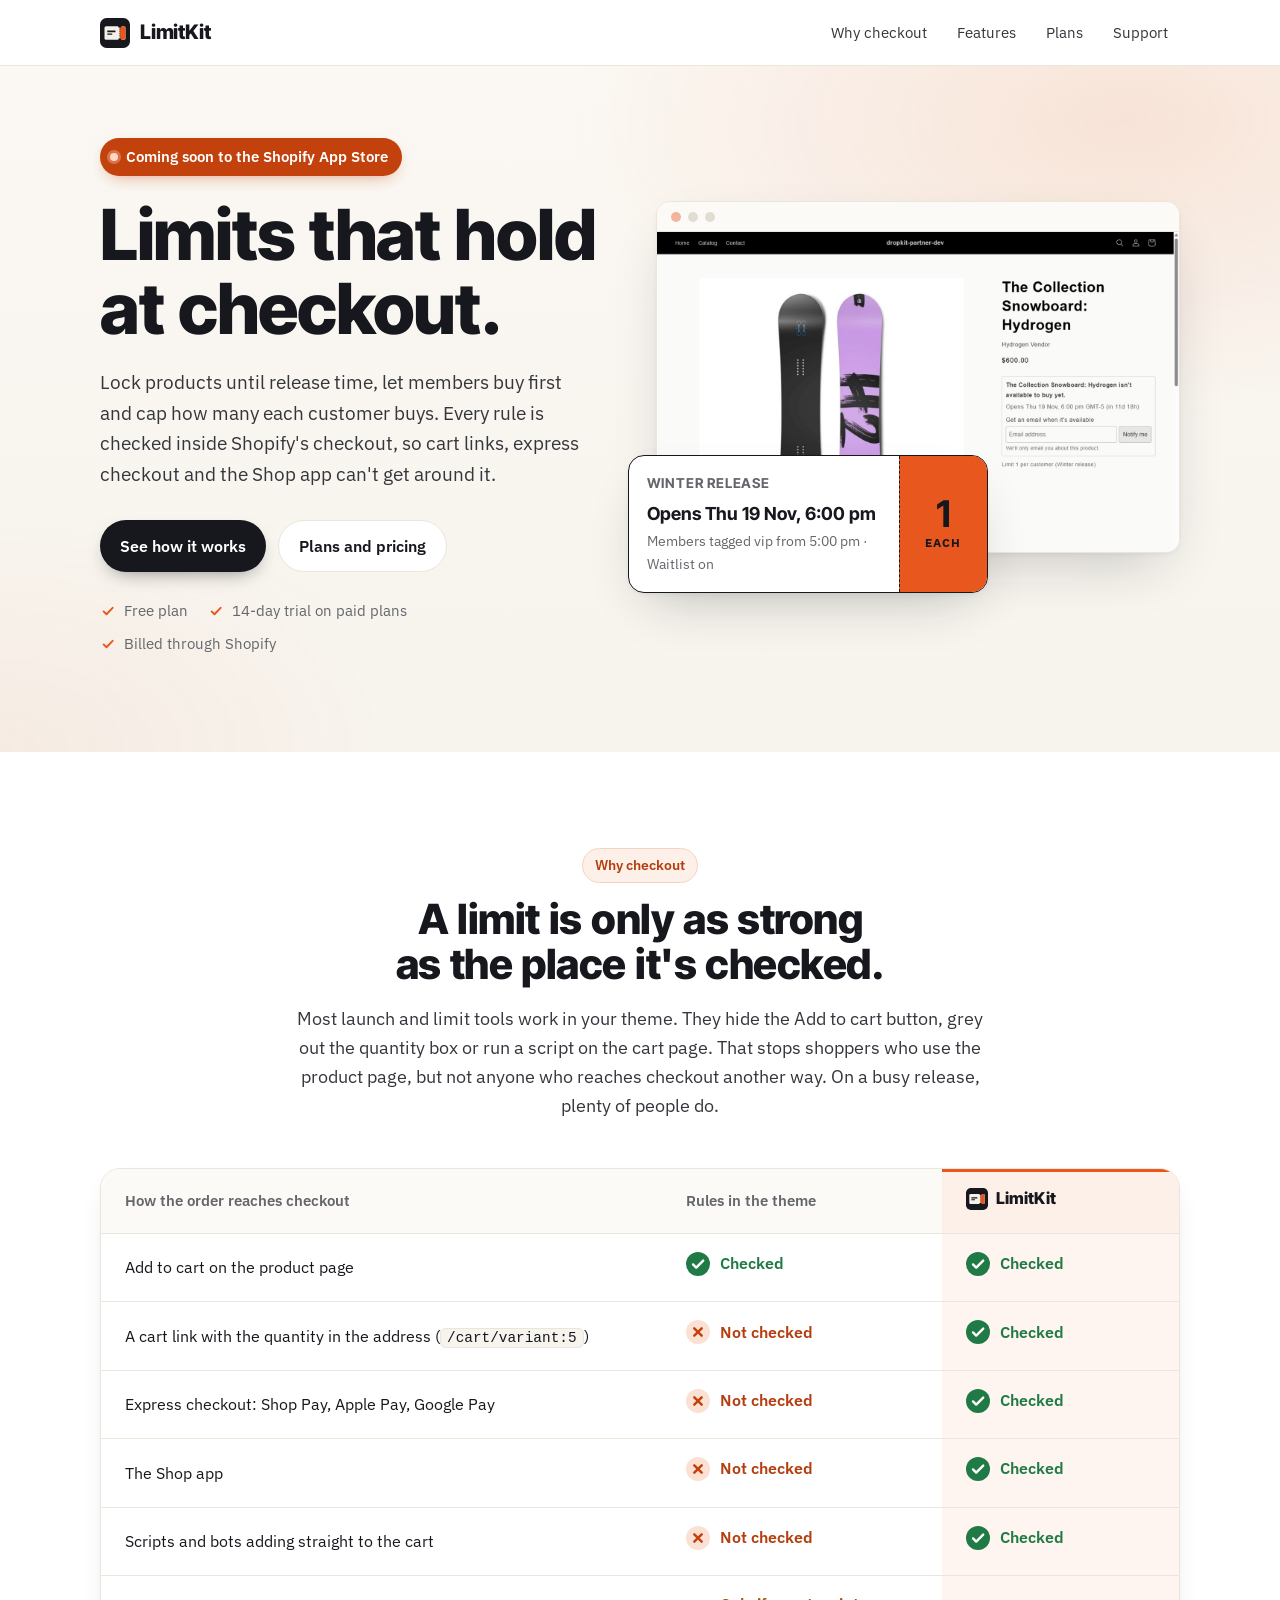
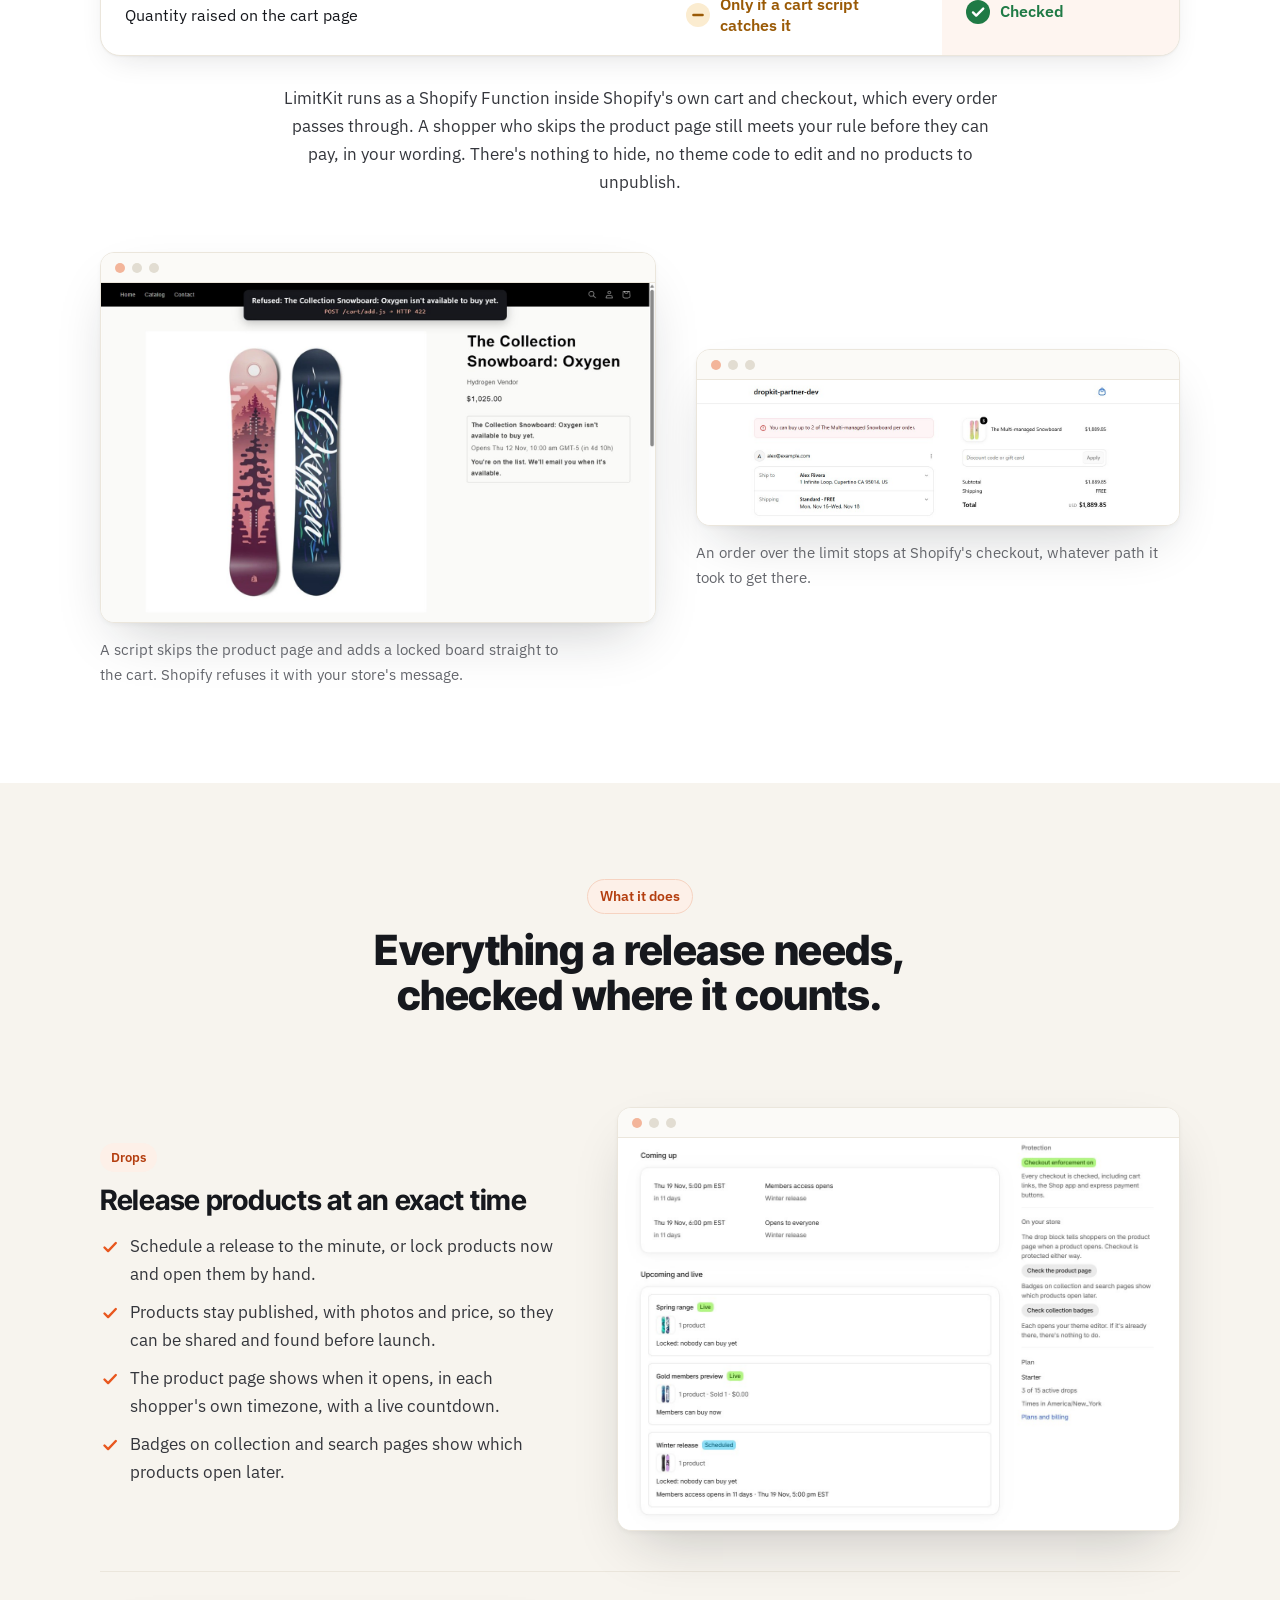
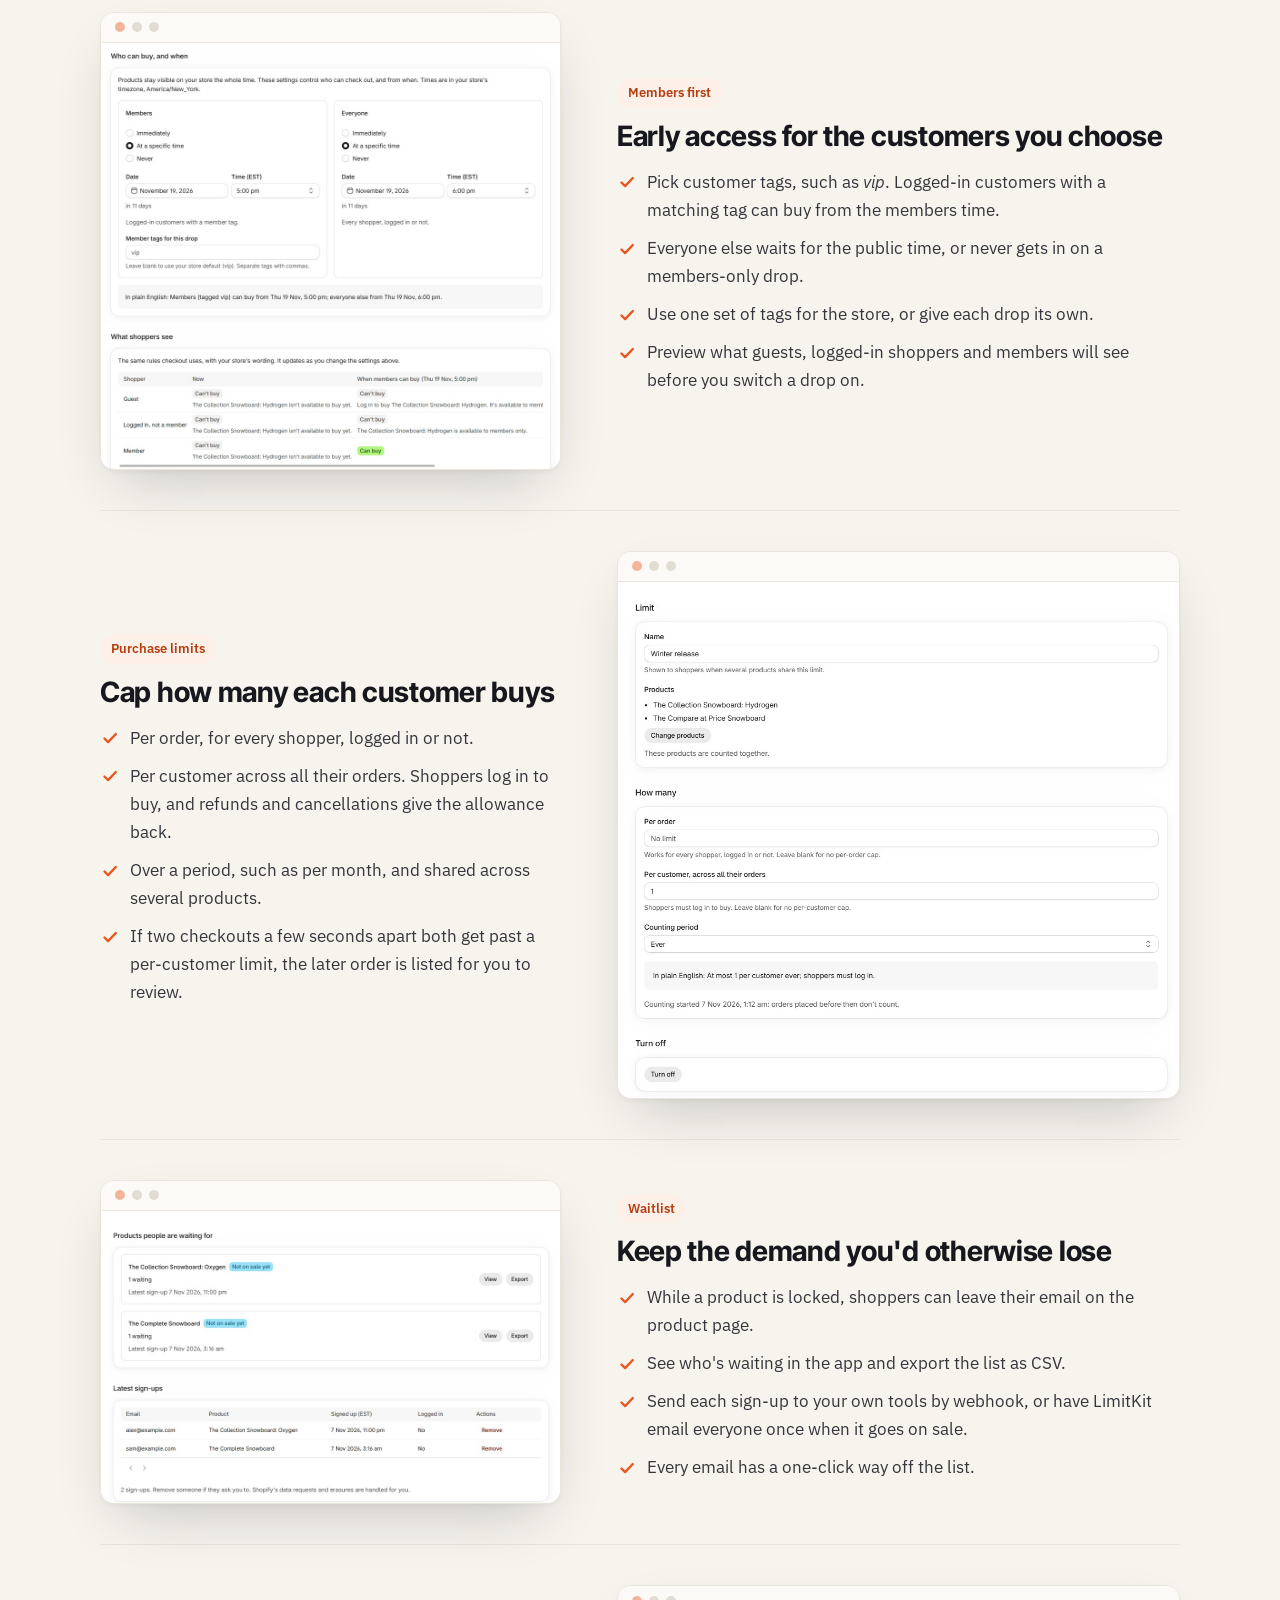
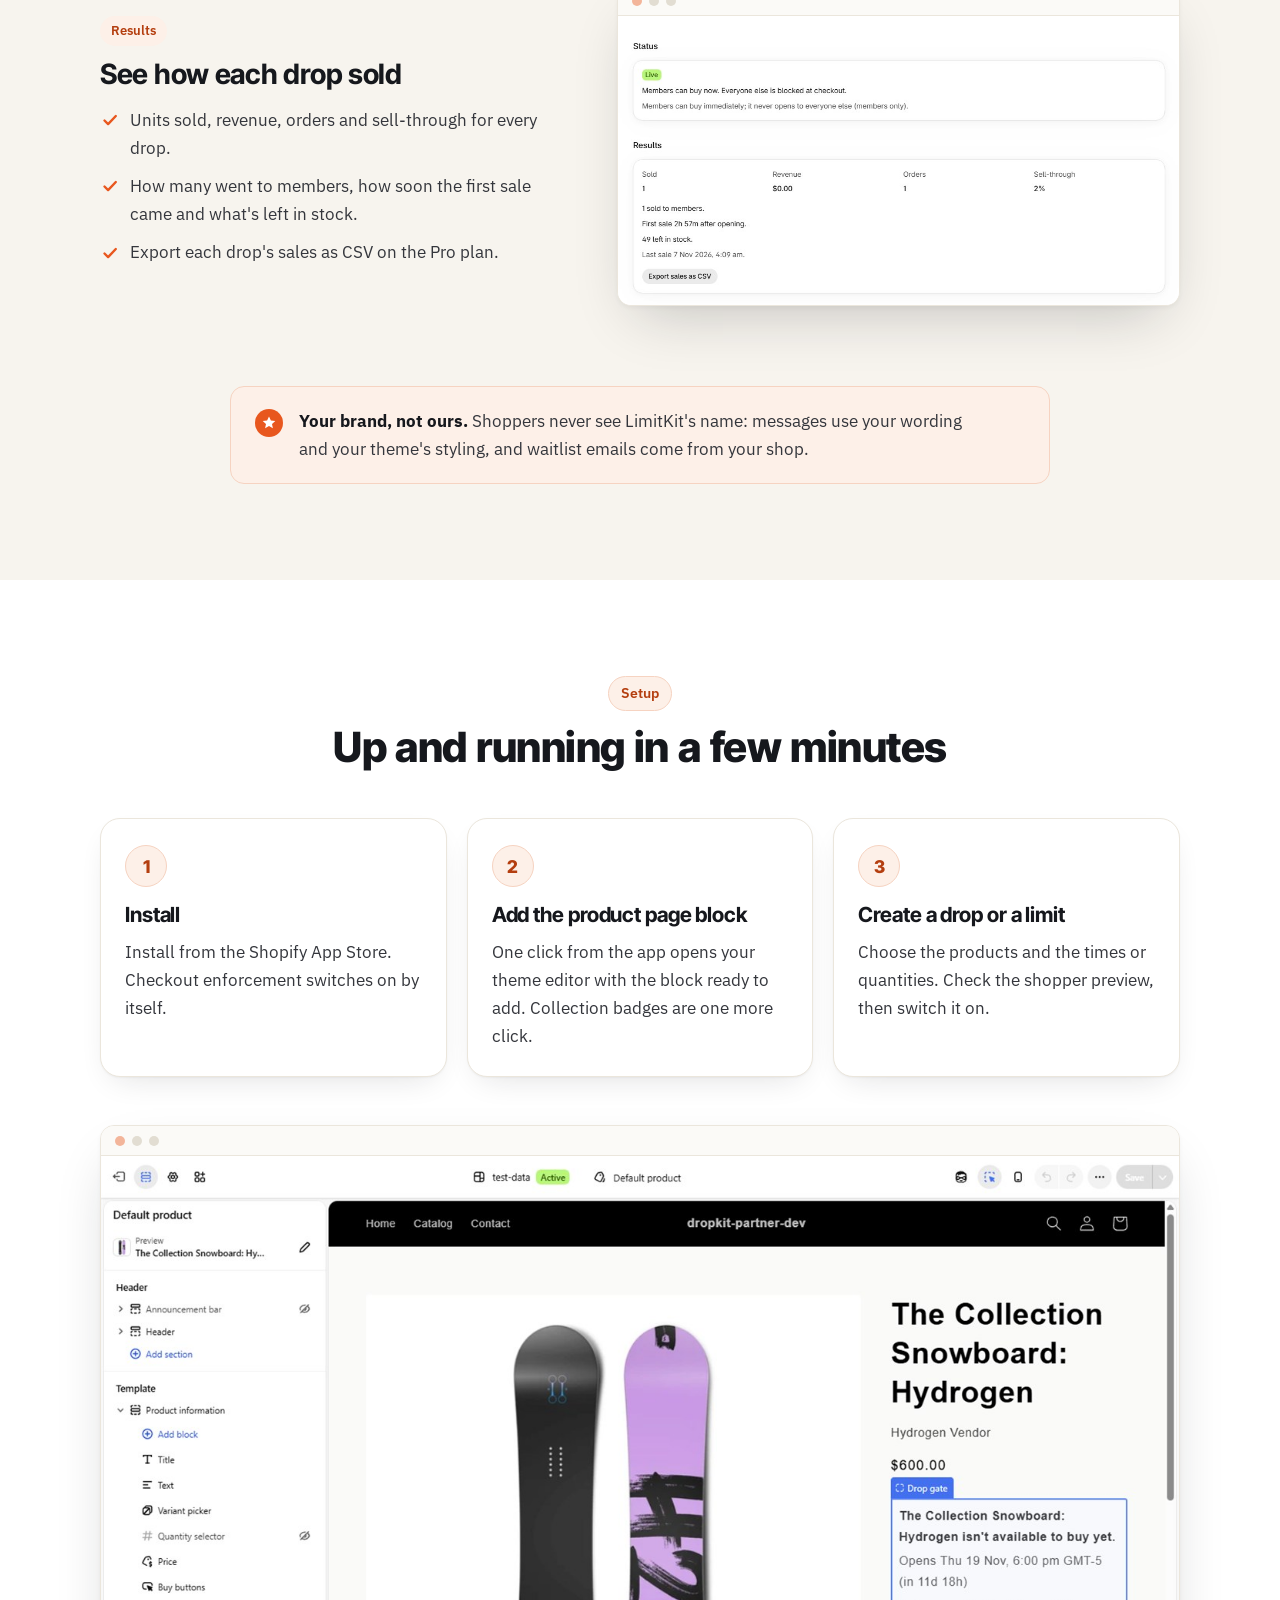
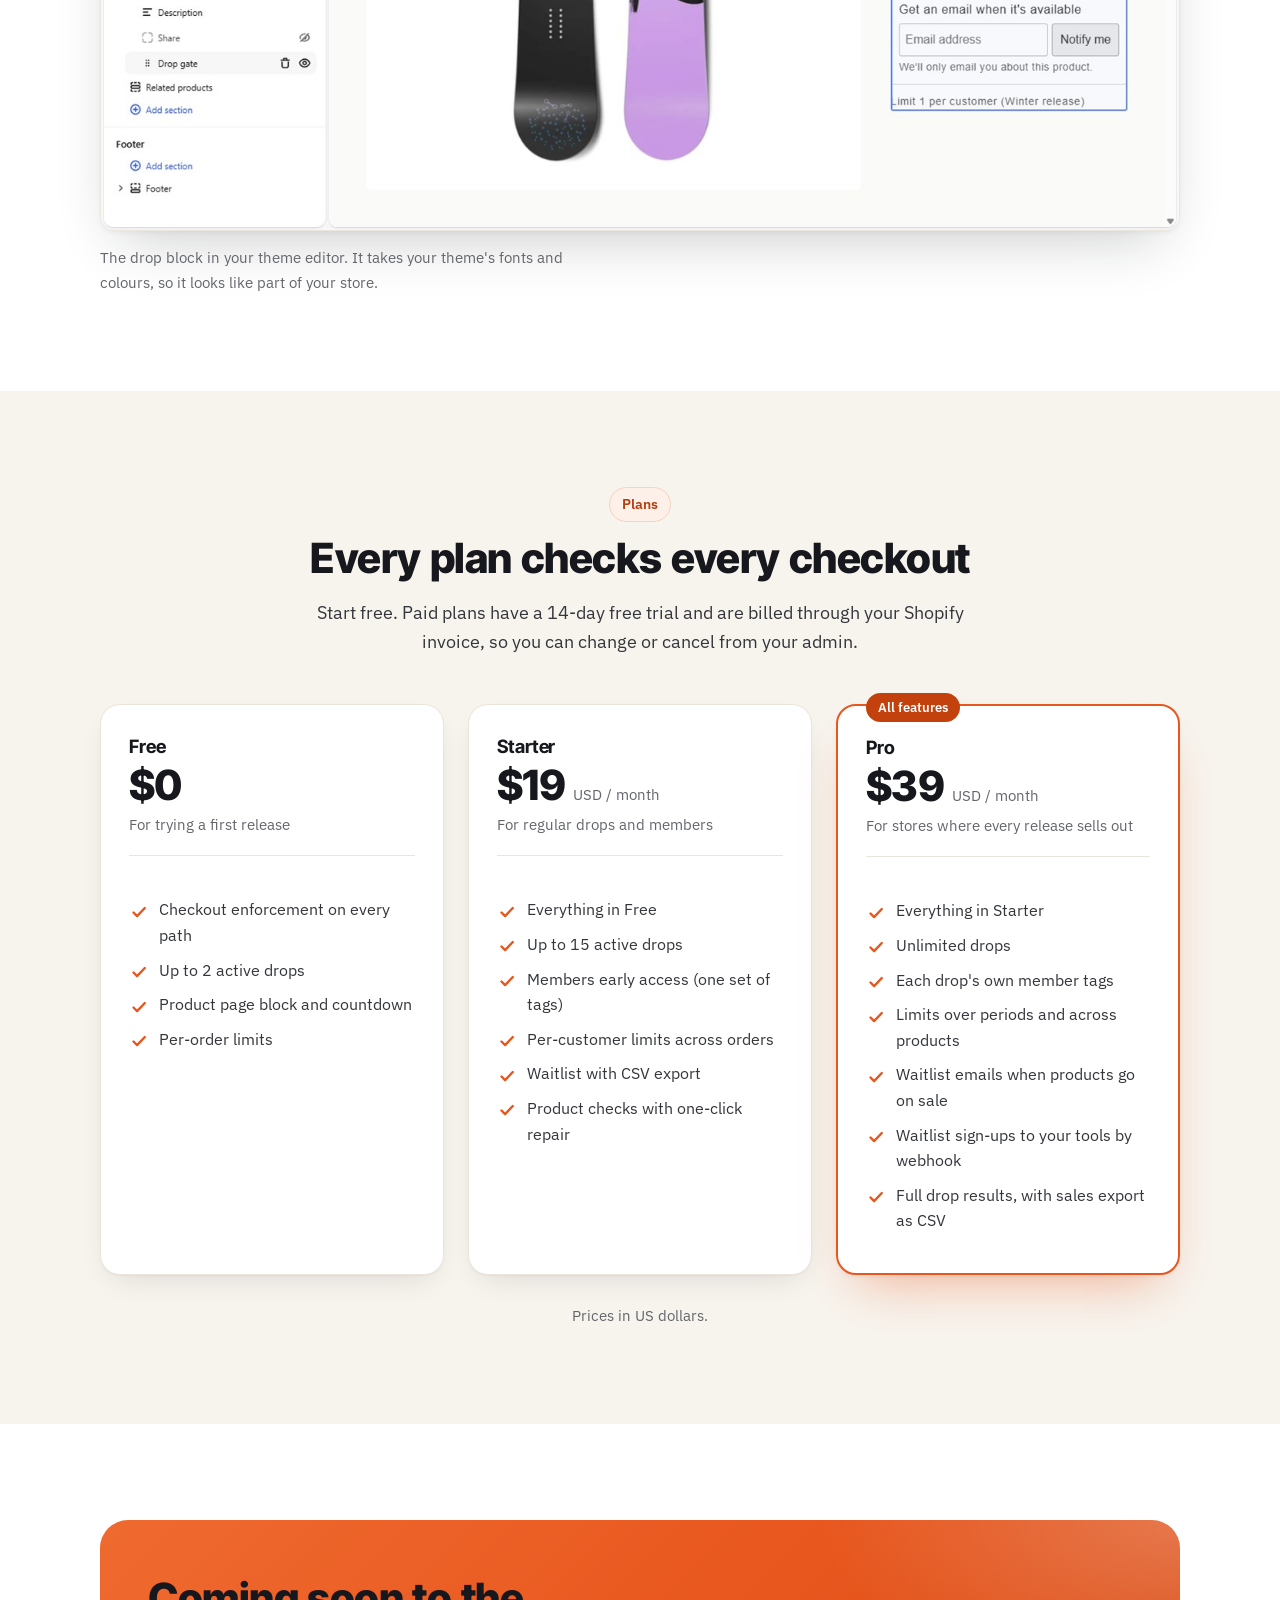
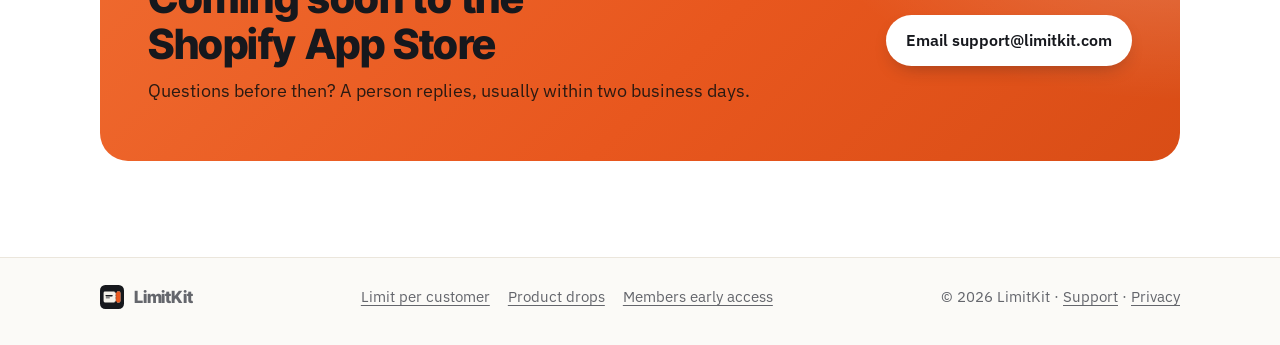
==== index.html @ b7ae7faf "Add landing pages for limits, drops and members access Three problem-focused pages for search and ad" ====
<!doctype html>
<html lang="en">
<head>
<meta charset="utf-8">
<meta name="viewport" content="width=device-width, initial-scale=1, viewport-fit=cover">
<title>LimitKit · Drops and purchase limits for Shopify</title>
<meta name="description" content="LimitKit locks Shopify products until release time, lets members buy first and caps how many each customer buys. Every rule is checked inside Shopify's checkout, so cart links and express checkout can't get around it.">
<meta name="theme-color" content="#ffffff">
<link rel="icon" href="mark.svg" type="image/svg+xml">
<link rel="preconnect" href="https://fonts.googleapis.com">
<link rel="preconnect" href="https://fonts.gstatic.com" crossorigin>
<link rel="stylesheet" href="https://fonts.googleapis.com/css2?family=Inter+Tight:wght@600;700;800&family=IBM+Plex+Sans:wght@400;600&display=swap">
<link rel="stylesheet" href="style.css?v=20261109">
</head>
<body>
<header class="site"><div class="wrap">
  <a class="brand" href="./"><img src="mark.svg" alt="" width="30" height="30">LimitKit</a>
  <nav class="site" aria-label="Main"><a href="#checkout">Why checkout</a><a href="#features">Features</a><a href="#plans">Plans</a><a href="support.html">Support</a></nav>
</div></header>

<main>

  <section class="hero-band">
    <div class="wrap hero">
      <div class="hero-copy">
        <p class="badge">Coming soon to the Shopify App Store</p>
        <h1>Limits that hold at checkout.</h1>
        <p class="lede">Lock products until release time, let members buy first and cap how many each customer buys. Every rule is checked inside Shopify's checkout, so cart links, express checkout and the Shop app can't get around it.</p>
        <div class="actions">
          <a class="btn primary" href="#checkout">See how it works</a>
          <a class="btn ghost" href="#plans">Plans and pricing</a>
        </div>
        <ul class="trust">
          <li>Free plan</li>
          <li>14-day trial on paid plans</li>
          <li>Billed through Shopify</li>
        </ul>
      </div>
      <div class="hero-art">
        <figure class="shot">
          <div class="bar" aria-hidden="true"><i></i><i></i><i></i></div>
          <img src="img/product.jpg" width="1400" height="856" alt="A store's product page showing a snowboard that isn't available to buy until Thursday 19 November at 6:00 pm, with a countdown, a waitlist sign-up and a limit of 1 per customer.">
        </figure>
        <div class="ticket" role="img" aria-label="Example release: Winter release, opens Thursday 19 November at 6:00 pm, members tagged vip from 5:00 pm, one per customer.">
          <div class="face">
            <div class="name">Winter release</div>
            <div class="when">Opens Thu 19 Nov, 6:00 pm</div>
            <div class="meta">Members tagged vip from 5:00 pm · Waitlist on</div>
          </div>
          <div class="stub"><b>1</b>each</div>
        </div>
      </div>
    </div>
  </section>

  <section id="checkout" class="band">
    <div class="wrap">
      <div class="head">
        <p class="kicker">Why checkout</p>
        <h2>A limit is only as strong as the place it's checked.</h2>
        <p class="intro">Most launch and limit tools work in your theme. They hide the Add to cart button, grey out the quantity box or run a script on the cart page. That stops shoppers who use the product page, but not anyone who reaches checkout another way. On a busy release, plenty of people do.</p>
      </div>

      <div class="compare-card">
        <div class="table-scroll">
          <table class="compare">
            <thead><tr>
              <th scope="col">How the order reaches checkout</th>
              <th scope="col">Rules in the theme</th>
              <th scope="col" class="us"><span><img src="mark.svg" alt="" width="22" height="22">LimitKit</span></th>
            </tr></thead>
            <tbody>
              <tr><td>Add to cart on the product page</td><td><span class="mark yes"><span class="lbl">Checked</span></span></td><td class="us"><span class="mark yes"><span class="lbl">Checked</span></span></td></tr>
              <tr><td>A cart link with the quantity in the address (<code>/cart/variant:5</code>)</td><td><span class="mark no"><span class="lbl">Not checked</span></span></td><td class="us"><span class="mark yes"><span class="lbl">Checked</span></span></td></tr>
              <tr><td>Express checkout: Shop Pay, Apple Pay, Google Pay</td><td><span class="mark no"><span class="lbl">Not checked</span></span></td><td class="us"><span class="mark yes"><span class="lbl">Checked</span></span></td></tr>
              <tr><td>The Shop app</td><td><span class="mark no"><span class="lbl">Not checked</span></span></td><td class="us"><span class="mark yes"><span class="lbl">Checked</span></span></td></tr>
              <tr><td>Scripts and bots adding straight to the cart</td><td><span class="mark no"><span class="lbl">Not checked</span></span></td><td class="us"><span class="mark yes"><span class="lbl">Checked</span></span></td></tr>
              <tr><td>Quantity raised on the cart page</td><td><span class="mark part"><span class="lbl">Only if a cart script catches it</span></span></td><td class="us"><span class="mark yes"><span class="lbl">Checked</span></span></td></tr>
            </tbody>
          </table>
        </div>
      </div>

      <p class="after">LimitKit runs as a Shopify Function inside Shopify's own cart and checkout, which every order passes through. A shopper who skips the product page still meets your rule before they can pay, in your wording. There's nothing to hide, no theme code to edit and no products to unpublish.</p>

      <div class="proof">
        <figure class="captioned">
          <div class="shot">
            <div class="bar" aria-hidden="true"><i></i><i></i><i></i></div>
            <img src="img/cart-refused.jpg" width="1400" height="856" loading="lazy" decoding="async" alt="A script tries to add a locked snowboard straight to the cart and Shopify refuses it with the message that it isn't available to buy yet.">
          </div>
          <figcaption>A script skips the product page and adds a locked board straight to the cart. Shopify refuses it with your store's message.</figcaption>
        </figure>
        <figure class="captioned">
          <div class="shot">
            <div class="bar" aria-hidden="true"><i></i><i></i><i></i></div>
            <img src="img/checkout.jpg" width="1340" height="404" loading="lazy" decoding="async" alt="Shopify checkout refusing an order of three snowboards because customers can buy up to two per order.">
          </div>
          <figcaption>An order over the limit stops at Shopify's checkout, whatever path it took to get there.</figcaption>
        </figure>
      </div>
    </div>
  </section>

  <section id="features" class="band paper">
    <div class="wrap">
      <div class="head">
        <p class="kicker">What it does</p>
        <h2>Everything a release needs, checked where it counts.</h2>
      </div>

      <article class="feature">
        <div class="copy">
          <span class="tag">Drops</span>
          <h3>Release products at an exact time</h3>
          <ul class="ticks">
            <li>Schedule a release to the minute, or lock products now and open them by hand.</li>
            <li>Products stay published, with photos and price, so they can be shared and found before launch.</li>
            <li>The product page shows when it opens, in each shopper's own timezone, with a live countdown.</li>
            <li>Badges on collection and search pages show which products open later.</li>
          </ul>
        </div>
        <figure class="shot">
          <div class="bar" aria-hidden="true"><i></i><i></i><i></i></div>
          <img src="img/drops.jpg" width="1190" height="830" loading="lazy" decoding="async" alt="LimitKit's Drops page: a timeline of upcoming openings, live and scheduled drops, and checkout enforcement switched on.">
        </figure>
      </article>

      <article class="feature flip">
        <div class="copy">
          <span class="tag">Members first</span>
          <h3>Early access for the customers you choose</h3>
          <ul class="ticks">
            <li>Pick customer tags, such as <em>vip</em>. Logged-in customers with a matching tag can buy from the members time.</li>
            <li>Everyone else waits for the public time, or never gets in on a members-only drop.</li>
            <li>Use one set of tags for the store, or give each drop its own.</li>
            <li>Preview what guests, logged-in shoppers and members will see before you switch a drop on.</li>
          </ul>
        </div>
        <figure class="shot">
          <div class="bar" aria-hidden="true"><i></i><i></i><i></i></div>
          <img src="img/drop-editor.jpg" width="1010" height="938" loading="lazy" decoding="async" alt="Drop settings giving members access at 5:00 pm and everyone at 6:00 pm, with a preview of what each kind of shopper sees.">
        </figure>
      </article>

      <article class="feature">
        <div class="copy">
          <span class="tag">Purchase limits</span>
          <h3>Cap how many each customer buys</h3>
          <ul class="ticks">
            <li>Per order, for every shopper, logged in or not.</li>
            <li>Per customer across all their orders. Shoppers log in to buy, and refunds and cancellations give the allowance back.</li>
            <li>Over a period, such as per month, and shared across several products.</li>
            <li>If two checkouts a few seconds apart both get past a per-customer limit, the later order is listed for you to review.</li>
          </ul>
        </div>
        <figure class="shot">
          <div class="bar" aria-hidden="true"><i></i><i></i><i></i></div>
          <img src="img/limits.jpg" width="1020" height="938" loading="lazy" decoding="async" alt="Limit settings capping two products at one per customer across all their orders, with a plain-English summary.">
        </figure>
      </article>

      <article class="feature flip">
        <div class="copy">
          <span class="tag">Waitlist</span>
          <h3>Keep the demand you'd otherwise lose</h3>
          <ul class="ticks">
            <li>While a product is locked, shoppers can leave their email on the product page.</li>
            <li>See who's waiting in the app and export the list as CSV.</li>
            <li>Send each sign-up to your own tools by webhook, or have LimitKit email everyone once when it goes on sale.</li>
            <li>Every email has a one-click way off the list.</li>
          </ul>
        </div>
        <figure class="shot">
          <div class="bar" aria-hidden="true"><i></i><i></i><i></i></div>
          <img src="img/waitlist.jpg" width="1020" height="650" loading="lazy" decoding="async" alt="The waitlist page: products people are waiting for, with the latest sign-ups and an export button.">
        </figure>
      </article>

      <article class="feature">
        <div class="copy">
          <span class="tag">Results</span>
          <h3>See how each drop sold</h3>
          <ul class="ticks">
            <li>Units sold, revenue, orders and sell-through for every drop.</li>
            <li>How many went to members, how soon the first sale came and what's left in stock.</li>
            <li>Export each drop's sales as CSV on the Pro plan.</li>
          </ul>
        </div>
        <figure class="shot">
          <div class="bar" aria-hidden="true"><i></i><i></i><i></i></div>
          <img src="img/results.jpg" width="1020" height="525" loading="lazy" decoding="async" alt="A live members-only drop's results: units sold, revenue, orders and sell-through, with a sales export button.">
        </figure>
      </article>

      <div class="callout">
        <svg viewBox="0 0 28 28" aria-hidden="true"><circle cx="14" cy="14" r="14" fill="#e8571e"/><path d="M14 7.5l1.9 4 4.4.5-3.3 3 .9 4.3L14 17.1l-3.9 2.2.9-4.3-3.3-3 4.4-.5z" fill="#fff"/></svg>
        <p><strong>Your brand, not ours.</strong> Shoppers never see LimitKit's name: messages use your wording and your theme's styling, and waitlist emails come from your shop.</p>
      </div>
    </div>
  </section>

  <section id="setup" class="band">
    <div class="wrap">
      <div class="head">
        <p class="kicker">Setup</p>
        <h2>Up and running in a few minutes</h2>
      </div>
      <ol class="steps">
        <li><h3>Install</h3><p>Install from the Shopify App Store. Checkout enforcement switches on by itself.</p></li>
        <li><h3>Add the product page block</h3><p>One click from the app opens your theme editor with the block ready to add. Collection badges are one more click.</p></li>
        <li><h3>Create a drop or a limit</h3><p>Choose the products and the times or quantities. Check the shopper preview, then switch it on.</p></li>
      </ol>
      <figure class="captioned">
        <div class="shot">
          <div class="bar" aria-hidden="true"><i></i><i></i><i></i></div>
          <img src="img/theme-editor.jpg" width="1400" height="875" loading="lazy" decoding="async" alt="Shopify's theme editor with LimitKit's Drop gate block selected, highlighting the opening time, countdown and waitlist form on the product page.">
        </div>
        <figcaption>The drop block in your theme editor. It takes your theme's fonts and colours, so it looks like part of your store.</figcaption>
      </figure>
    </div>
  </section>

  <section id="plans" class="band paper">
    <div class="wrap">
      <div class="head">
        <p class="kicker">Plans</p>
        <h2>Every plan checks every checkout</h2>
        <p class="intro">Start free. Paid plans have a 14-day free trial and are billed through your Shopify invoice, so you can change or cancel from your admin.</p>
      </div>
      <div class="plans">
        <div class="plan">
          <h3>Free</h3>
          <div class="price">$0</div>
          <p class="for">For trying a first release</p>
          <ul class="ticks">
            <li>Checkout enforcement on every path</li>
            <li>Up to 2 active drops</li>
            <li>Product page block and countdown</li>
            <li>Per-order limits</li>
          </ul>
        </div>
        <div class="plan">
          <h3>Starter</h3>
          <div class="price">$19 <small>USD / month</small></div>
          <p class="for">For regular drops and members</p>
          <ul class="ticks">
            <li>Everything in Free</li>
            <li>Up to 15 active drops</li>
            <li>Members early access (one set of tags)</li>
            <li>Per-customer limits across orders</li>
            <li>Waitlist with CSV export</li>
            <li>Product checks with one-click repair</li>
          </ul>
        </div>
        <div class="plan pick">
          <span class="ribbon">All features</span>
          <h3>Pro</h3>
          <div class="price">$39 <small>USD / month</small></div>
          <p class="for">For stores where every release sells out</p>
          <ul class="ticks">
            <li>Everything in Starter</li>
            <li>Unlimited drops</li>
            <li>Each drop's own member tags</li>
            <li>Limits over periods and across products</li>
            <li>Waitlist emails when products go on sale</li>
            <li>Waitlist sign-ups to your tools by webhook</li>
            <li>Full drop results, with sales export as CSV</li>
          </ul>
        </div>
      </div>
      <p class="plans-note">Prices in US dollars.</p>
    </div>
  </section>

  <section class="band">
    <div class="wrap">
      <div class="cta">
        <div>
          <h2>Coming soon to the Shopify App Store</h2>
          <p>Questions before then? A person replies, usually within two business days.</p>
        </div>
        <a class="btn light" href="mailto:support@limitkit.com">Email support@limitkit.com</a>
      </div>
    </div>
  </section>

</main>

<footer class="site"><div class="wrap">
  <a class="brand" href="./"><img src="mark.svg" alt="" width="24" height="24">LimitKit</a>
  <nav class="guides" aria-label="Guides"><a href="limit-per-customer.html">Limit per customer</a><a href="product-drops.html">Product drops</a><a href="members-early-access.html">Members early access</a></nav>
  <span>© 2026 LimitKit · <a href="support.html">Support</a> · <a href="privacy.html">Privacy</a></span>
</div></footer>
</body>
</html>
---- style.css ----
/* LimitKit site. Route A "Ticket Stub", softened: warm paper bands, rounded cards, one signal colour. */
:root {
  --bg: #ffffff;
  --ink: #16181d;
  --ink-2: #34363c;
  --muted: #64666c;
  --line: #ebe6dc;
  --paper: #f7f4ee;
  --tint: #fbfaf7;
  --signal: #e8571e;
  --signal-deep: #c2410c;
  --signal-text: #b43e0f;
  --signal-soft: #fdf0e8;
  --signal-line: #f6d3c1;
  --ok: #1f7a45;
  --warn: #9a5a06;
  --radius: 20px;
  --radius-sm: 14px;
  --shadow: 0 1px 2px rgba(22, 24, 29, 0.04), 0 12px 32px -14px rgba(22, 24, 29, 0.16);
  --shadow-lg: 0 2px 4px rgba(22, 24, 29, 0.04), 0 24px 56px -20px rgba(22, 24, 29, 0.24);
  --f-display: "Inter Tight", "Helvetica Neue", Arial, sans-serif;
  --f-body: "IBM Plex Sans", system-ui, -apple-system, "Segoe UI", sans-serif;
  --f-code: ui-monospace, "Cascadia Mono", Consolas, monospace;
  color-scheme: light;
}
* { box-sizing: border-box; }
html { -webkit-text-size-adjust: 100%; scroll-behavior: smooth; scroll-padding-top: 84px; }
@media (prefers-reduced-motion: reduce) { html { scroll-behavior: auto; } }
body {
  margin: 0;
  background: var(--bg);
  color: var(--ink);
  font: 400 1.0625rem/1.65 var(--f-body);
  -webkit-font-smoothing: antialiased;
}
img { max-width: 100%; height: auto; display: block; }
a { color: var(--signal-text); text-underline-offset: 3px; }
a:focus-visible, .btn:focus-visible { outline: 2px solid var(--signal-deep); outline-offset: 3px; border-radius: 6px; }
code { font: 0.9em var(--f-code); background: var(--paper); border: 1px solid var(--line); border-radius: 6px; padding: 1px 6px; white-space: nowrap; }
.wrap { max-width: 1120px; margin: 0 auto; padding-left: max(20px, env(safe-area-inset-left)); padding-right: max(20px, env(safe-area-inset-right)); }

/* Header */
header.site { position: sticky; top: 0; z-index: 10; background: rgba(255, 255, 255, 0.86); backdrop-filter: saturate(1.4) blur(12px); -webkit-backdrop-filter: saturate(1.4) blur(12px); border-bottom: 1px solid var(--line); }
header.site .wrap { display: flex; align-items: center; justify-content: space-between; gap: 16px; padding-block: 14px; flex-wrap: wrap; }
.brand { display: inline-flex; align-items: center; gap: 10px; color: var(--ink); text-decoration: none; font-family: var(--f-display); font-weight: 800; font-size: 1.25rem; letter-spacing: -0.01em; }
.brand img { width: 30px; height: 30px; flex: none; }
nav.site { display: flex; gap: 6px; font-size: 0.95rem; flex-wrap: wrap; }
nav.site a { color: var(--ink-2); text-decoration: none; padding: 6px 12px; border-radius: 999px; }
nav.site a:hover, nav.site a[aria-current="page"] { background: var(--paper); color: var(--ink); }

/* Type */
h1 { font-family: var(--f-display); font-weight: 800; font-size: clamp(2.5rem, 6.4vw, 4.4rem); line-height: 1.04; letter-spacing: -0.018em; word-spacing: 0.04em; margin: 0 0 22px; text-wrap: balance; }
h2 { font-family: var(--f-display); font-weight: 800; font-size: clamp(1.75rem, 3.6vw, 2.6rem); line-height: 1.1; letter-spacing: -0.012em; word-spacing: 0.04em; margin: 0 0 14px; text-wrap: balance; }
h3 { font-family: var(--f-display); font-weight: 700; font-size: 1.3rem; line-height: 1.2; letter-spacing: -0.005em; margin: 0 0 10px; }
p, li { max-width: 68ch; }
.lede { font-size: 1.2rem; line-height: 1.6; color: var(--ink-2); max-width: 44ch; margin: 0 0 30px; }
.intro { font-size: 1.1rem; color: var(--ink-2); max-width: 64ch; margin: 0 auto; }
.note { font-size: 0.92rem; color: var(--muted); }

/* Labels */
.badge { display: inline-flex; align-items: center; gap: 8px; margin: 0 0 22px; padding: 7px 14px 7px 10px; border-radius: 999px; background: var(--signal-deep); color: #fff; font-weight: 600; font-size: 0.92rem; box-shadow: 0 6px 18px -8px rgba(194, 65, 12, 0.6); }
.badge::before { content: ""; width: 8px; height: 8px; border-radius: 50%; background: #ffd7c2; box-shadow: 0 0 0 3px rgba(255, 215, 194, 0.35); }
.kicker { display: inline-block; margin: 0 0 14px; padding: 5px 12px; border-radius: 999px; background: var(--signal-soft); border: 1px solid var(--signal-line); color: var(--signal-text); font-weight: 600; font-size: 0.85rem; }
.tag { display: inline-block; margin: 0 0 12px; padding: 4px 11px; border-radius: 999px; background: var(--signal-soft); color: var(--signal-text); font-weight: 600; font-size: 0.82rem; }

/* Buttons */
.actions { display: flex; flex-wrap: wrap; gap: 12px; margin: 0 0 26px; }
.btn { display: inline-flex; align-items: center; gap: 8px; padding: 12px 20px; border-radius: 999px; font-weight: 600; font-size: 1rem; text-decoration: none; transition: transform 0.15s ease, box-shadow 0.15s ease, background 0.15s ease; }
.btn.primary { background: var(--ink); color: #fff; box-shadow: 0 8px 20px -10px rgba(22, 24, 29, 0.6); }
.btn.primary:hover { transform: translateY(-1px); background: #2a2d34; }
.btn.ghost { background: #fff; color: var(--ink); border: 1px solid var(--line); }
.btn.ghost:hover { border-color: #d9d2c4; transform: translateY(-1px); }
.btn.light { background: #fff; color: var(--ink); box-shadow: 0 8px 20px -10px rgba(22, 24, 29, 0.45); }
.btn.light:hover { transform: translateY(-1px); }

/* Bands */
.band { padding-block: 96px; }
.band.paper { background: var(--paper); }
.head { text-align: center; margin: 0 auto 48px; max-width: 760px; }
.head h2 { margin-bottom: 16px; }

/* Hero */
.hero-band { padding-block: 72px 96px; background:
  radial-gradient(900px 480px at 88% 8%, rgba(232, 87, 30, 0.13), transparent 62%),
  radial-gradient(700px 420px at 0% 100%, rgba(232, 87, 30, 0.06), transparent 60%),
  linear-gradient(180deg, #fbf8f3, var(--paper)); }
.hero { display: grid; grid-template-columns: minmax(0, 1fr) minmax(0, 1.05fr); gap: 56px; align-items: center; }
.trust { display: flex; flex-wrap: wrap; gap: 8px 20px; list-style: none; margin: 0; padding: 0; color: var(--muted); font-size: 0.95rem; }
.trust li { display: inline-flex; align-items: center; gap: 8px; }
.trust li::before { content: ""; width: 16px; height: 16px; background: var(--tick) center / contain no-repeat; }
.hero-art { position: relative; padding-bottom: 40px; }
.hero-art .ticket { position: absolute; left: -28px; bottom: 0; width: min(360px, 82%); }

/* Screenshot frames */
.shot { margin: 0; background: #fff; border: 1px solid var(--line); border-radius: var(--radius-sm); box-shadow: var(--shadow-lg); overflow: hidden; }
.shot .bar { display: flex; gap: 7px; align-items: center; height: 30px; padding: 0 14px; background: var(--tint); border-bottom: 1px solid var(--line); }
.shot .bar i { width: 10px; height: 10px; border-radius: 50%; background: #e2ddd2; }
.shot .bar i:first-child { background: #f3b59a; }
.shot img { width: 100%; }
figure.captioned { margin: 0; }
figure.captioned figcaption { margin-top: 14px; font-size: 0.95rem; color: var(--muted); max-width: 52ch; }

/* Ticket */
.ticket { display: grid; grid-template-columns: minmax(0, 1fr) 88px; border: 1.5px solid var(--ink); border-radius: 16px; background: #fff; box-shadow: var(--shadow-lg); overflow: hidden; }
.ticket .face { padding: 16px 18px; min-width: 0; }
.ticket .name { font-family: var(--f-display); font-weight: 700; text-transform: uppercase; letter-spacing: 0.06em; font-size: 0.85rem; color: var(--muted); }
.ticket .when { font-family: var(--f-display); font-weight: 700; font-size: 1.12rem; margin: 4px 0 2px; }
.ticket .meta { font-size: 0.86rem; color: var(--muted); }
.ticket .stub { background: var(--signal); color: var(--ink); border-left: 1.5px dashed var(--ink); display: flex; flex-direction: column; align-items: center; justify-content: center; font-weight: 700; font-size: 0.72rem; letter-spacing: 0.08em; text-transform: uppercase; }
.ticket .stub b { font-family: var(--f-display); font-size: 2.3rem; line-height: 1; letter-spacing: 0; }

/* Icons (inline SVG) */
:root {
  --tick: url("data:image/svg+xml,%3Csvg xmlns='http://www.w3.org/2000/svg' viewBox='0 0 20 20'%3E%3Cpath d='M4.5 10.5l3.6 3.6L15.8 6' fill='none' stroke='%23e8571e' stroke-width='2.4' stroke-linecap='round' stroke-linejoin='round'/%3E%3C/svg%3E");
  --yes: url("data:image/svg+xml,%3Csvg xmlns='http://www.w3.org/2000/svg' viewBox='0 0 24 24'%3E%3Ccircle cx='12' cy='12' r='12' fill='%231f7a45'/%3E%3Cpath d='M7 12.4l3.2 3.2L17.2 8.6' fill='none' stroke='white' stroke-width='2.4' stroke-linecap='round' stroke-linejoin='round'/%3E%3C/svg%3E");
  --no: url("data:image/svg+xml,%3Csvg xmlns='http://www.w3.org/2000/svg' viewBox='0 0 24 24'%3E%3Ccircle cx='12' cy='12' r='12' fill='%23fbe1d4'/%3E%3Cpath d='M8.3 8.3l7.4 7.4M15.7 8.3l-7.4 7.4' fill='none' stroke='%23c2410c' stroke-width='2.4' stroke-linecap='round'/%3E%3C/svg%3E");
  --part: url("data:image/svg+xml,%3Csvg xmlns='http://www.w3.org/2000/svg' viewBox='0 0 24 24'%3E%3Ccircle cx='12' cy='12' r='12' fill='%23fbecd0'/%3E%3Cpath d='M7.5 12h9' fill='none' stroke='%239a5a06' stroke-width='2.6' stroke-linecap='round'/%3E%3C/svg%3E");
}

/* Comparison */
.compare-card { background: #fff; border: 1px solid var(--line); border-radius: var(--radius); box-shadow: var(--shadow); overflow: hidden; }
.table-scroll { overflow-x: auto; }
.compare { width: 100%; border-collapse: collapse; font-size: 1rem; }
.compare th, .compare td { text-align: left; padding: 18px 24px; border-bottom: 1px solid var(--line); vertical-align: middle; }
.compare tbody tr:last-child td { border-bottom: 0; }
.compare thead th { background: var(--tint); font-weight: 600; font-size: 0.92rem; color: var(--muted); padding-block: 16px; }
.compare thead th.us { color: var(--ink); }
.compare thead th.us span { display: inline-flex; align-items: center; gap: 8px; font-family: var(--f-display); font-weight: 800; font-size: 1.02rem; }
.compare thead th.us img { width: 22px; height: 22px; }
.compare th:nth-child(2), .compare td:nth-child(2) { width: 26%; }
.compare th:nth-child(3), .compare td:nth-child(3) { width: 22%; }
.compare .us { background: rgba(253, 240, 232, 0.65); }
.compare thead th.us { background: var(--signal-soft); box-shadow: inset 0 3px 0 var(--signal); }
.compare tbody tr:hover td { background-color: rgba(247, 244, 238, 0.55); }
.compare tbody tr:hover td.us { background-color: rgba(253, 236, 226, 0.9); }
.mark { display: inline-flex; align-items: center; gap: 10px; font-weight: 600; line-height: 1.35; }
.mark::before { content: ""; flex: none; width: 24px; height: 24px; background: center / contain no-repeat; }
.mark.yes { color: var(--ok); }
.mark.yes::before { background-image: var(--yes); }
.mark.no { color: var(--signal-text); }
.mark.no::before { background-image: var(--no); }
.mark.part { color: var(--warn); }
.mark.part::before { background-image: var(--part); }
.after { margin: 28px auto 0; max-width: 72ch; text-align: center; color: var(--ink-2); }
.proof { display: grid; grid-template-columns: minmax(0, 1.15fr) minmax(0, 1fr); gap: 40px; margin-top: 56px; align-items: center; }

/* Features */
.feature { display: grid; grid-template-columns: minmax(0, 0.9fr) minmax(0, 1.1fr); gap: 56px; align-items: center; padding-block: 40px; }
.feature + .feature { border-top: 1px solid var(--line); }
.feature.flip .copy { order: 2; }
.feature h3 { font-size: clamp(1.4rem, 2.4vw, 1.75rem); letter-spacing: -0.01em; margin-bottom: 6px; }
.feature p { color: var(--ink-2); }
.ticks { list-style: none; margin: 14px 0 0; padding: 0; }
.ticks li { position: relative; padding-left: 30px; margin: 10px 0; color: var(--ink-2); }
.ticks li::before { content: ""; position: absolute; left: 0; top: 0.28em; width: 20px; height: 20px; background: var(--tick) center / contain no-repeat; }
.callout { display: flex; gap: 16px; align-items: flex-start; margin: 40px auto 0; max-width: 820px; padding: 20px 24px; border-radius: var(--radius-sm); background: var(--signal-soft); border: 1px solid var(--signal-line); }
.callout svg { flex: none; width: 28px; height: 28px; margin-top: 2px; }
.callout p { margin: 0; color: var(--ink-2); }
.callout strong { color: var(--ink); }

/* Steps */
.steps { counter-reset: step; list-style: none; padding: 0; margin: 0 0 48px; display: grid; grid-template-columns: repeat(3, minmax(0, 1fr)); gap: 20px; }
.steps li { counter-increment: step; max-width: none; background: #fff; border: 1px solid var(--line); border-radius: var(--radius); padding: 26px 24px; box-shadow: var(--shadow); }
.steps li::before { content: counter(step); display: grid; place-items: center; width: 40px; height: 40px; border-radius: 50%; background: var(--signal-soft); color: var(--signal-text); border: 1px solid var(--signal-line); font-family: var(--f-display); font-weight: 800; font-size: 1.1rem; margin-bottom: 16px; }
.steps p { margin: 0; color: var(--ink-2); }

/* Plans */
.plans { display: grid; grid-template-columns: repeat(3, minmax(0, 1fr)); gap: 24px; align-items: stretch; }
.plan { position: relative; display: flex; flex-direction: column; background: #fff; border: 1px solid var(--line); border-radius: var(--radius); padding: 30px 28px; box-shadow: var(--shadow); }
.plan h3 { font-size: 1.15rem; margin: 0 0 6px; }
.plan .price { font-family: var(--f-display); font-weight: 800; font-size: 2.6rem; letter-spacing: -0.015em; line-height: 1.1; margin: 0 0 4px; }
.plan .price small { font-family: var(--f-body); font-weight: 400; font-size: 0.95rem; letter-spacing: 0; color: var(--muted); }
.plan .for { color: var(--muted); font-size: 0.95rem; margin: 0 0 18px; padding-bottom: 18px; border-bottom: 1px solid var(--line); }
.plan .ticks li { margin: 9px 0; font-size: 0.97rem; }
.plan.pick { border: 2px solid var(--signal); box-shadow: 0 2px 4px rgba(22, 24, 29, 0.04), 0 26px 50px -22px rgba(232, 87, 30, 0.45); }
.plan .ribbon { position: absolute; top: -13px; left: 28px; padding: 4px 12px; border-radius: 999px; background: var(--signal-deep); color: #fff; font-size: 0.8rem; font-weight: 600; }
.plans-note { text-align: center; color: var(--muted); font-size: 0.95rem; margin: 28px auto 0; }

/* Call to action */
.cta { position: relative; overflow: hidden; border-radius: 28px; padding: 56px 48px; background:
  radial-gradient(600px 300px at 100% 0%, rgba(255, 255, 255, 0.22), transparent 60%),
  linear-gradient(135deg, #ef6a2f, var(--signal) 55%, #d94d16); color: var(--ink); display: grid; grid-template-columns: minmax(0, 1fr) auto; gap: 24px 40px; align-items: center; }
.cta h2 { margin: 0 0 8px; color: var(--ink); }
.cta p { margin: 0; font-size: 1.1rem; color: #2b1a12; }

/* Footer */
footer.site { border-top: 1px solid var(--line); background: var(--tint); }
footer.site .wrap { display: flex; flex-wrap: wrap; gap: 8px 24px; justify-content: space-between; align-items: center; padding-block: 26px 34px; font-size: 0.92rem; color: var(--muted); }
footer.site a { color: var(--muted); }
footer.site .brand { font-size: 1.05rem; }
footer.site .brand img { width: 24px; height: 24px; }

/* Guide pages: point cards, plan note, FAQ */
.points { list-style: none; padding: 0; margin: 0; display: grid; grid-template-columns: repeat(3, minmax(0, 1fr)); gap: 20px; }
.points li { max-width: none; background: #fff; border: 1px solid var(--line); border-radius: var(--radius); padding: 24px; box-shadow: var(--shadow); }
.points h3 { font-size: 1.12rem; margin: 0 0 6px; }
.points h3::before { content: ""; display: block; width: 22px; height: 22px; margin-bottom: 12px; background: var(--tick) center / contain no-repeat; }
.points p { margin: 0; color: var(--ink-2); }
.plan-note { max-width: 820px; margin: 36px auto 0; padding: 18px 22px; border-radius: var(--radius-sm); background: #fff; border: 1px solid var(--line); color: var(--ink-2); text-align: center; }
.plan-note a { font-weight: 600; }
.faq { max-width: 820px; margin: 0 auto; }
.faq details { background: #fff; border: 1px solid var(--line); border-radius: var(--radius-sm); padding: 18px 22px; margin: 0 0 12px; box-shadow: var(--shadow); }
.faq summary { cursor: pointer; list-style: none; display: flex; justify-content: space-between; align-items: center; gap: 16px; font-family: var(--f-display); font-weight: 700; font-size: 1.08rem; }
.faq summary::-webkit-details-marker { display: none; }
.faq summary::after { content: "+"; flex: none; display: grid; place-items: center; width: 28px; height: 28px; border-radius: 50%; background: var(--signal-soft); color: var(--signal-text); font-weight: 800; }
.faq details[open] summary::after { content: "\2013"; }
.faq details p { margin: 12px 0 0; color: var(--ink-2); }
.guides { display: flex; flex-wrap: wrap; gap: 6px 18px; }

/* Plain pages (support, privacy, 404) */
main.doc { padding-block: 56px 80px; }
.doc h1 { font-size: clamp(2.2rem, 5vw, 3.2rem); }
.doc h2 { font-size: 1.5rem; margin: 44px 0 12px; }
.doc h3 { font-size: 1.12rem; margin: 26px 0 6px; }
.doc .updated { font-size: 0.92rem; color: var(--muted); margin-bottom: 32px; }
.contact { border: 1px solid var(--signal-line); border-radius: var(--radius-sm); background: var(--signal-soft); padding: 20px 24px; max-width: 560px; margin: 8px 0 12px; }
.contact .note { font-weight: 600; color: var(--signal-text); font-size: 0.85rem; }
.contact .addr { font-family: var(--f-display); font-weight: 700; font-size: 1.35rem; word-break: break-word; }

/* Responsive */
@media (max-width: 960px) {
  .hero { grid-template-columns: minmax(0, 1fr); gap: 48px; }
  .hero-art { max-width: 640px; }
  .hero-art .ticket { left: 16px; }
  .feature, .feature.flip { grid-template-columns: minmax(0, 1fr); gap: 28px; }
  .feature.flip .copy { order: 0; }
  .plans { grid-template-columns: minmax(0, 1fr); max-width: 520px; margin-inline: auto; }
  .points { grid-template-columns: repeat(2, minmax(0, 1fr)); }
  .cta { grid-template-columns: minmax(0, 1fr); padding: 44px 32px; }
}
@media (max-width: 760px) {
  .band { padding-block: 64px; }
  .hero-band { padding-block: 48px 64px; }
  .head { margin-bottom: 32px; text-align: left; }
  .intro { margin: 0; }
  .after { text-align: left; }
  .proof { grid-template-columns: minmax(0, 1fr); gap: 36px; margin-top: 40px; }
  .steps, .points { grid-template-columns: minmax(0, 1fr); }
  nav.site a { padding: 6px 9px; }
}
@media (max-width: 600px) {
  .compare th, .compare td { padding: 14px 12px; font-size: 0.95rem; }
  .compare th:nth-child(2), .compare td:nth-child(2), .compare th:nth-child(3), .compare td:nth-child(3) { width: 64px; text-align: center; }
  .compare thead th.us span { font-size: 0.9rem; }
  .compare thead th.us img { display: none; }
  .mark { justify-content: center; }
  .mark .lbl { position: absolute; width: 1px; height: 1px; overflow: hidden; clip: rect(0 0 0 0); white-space: nowrap; }
  .hero-art { padding-bottom: 0; }
  .hero-art .ticket { position: static; width: 100%; margin-top: -20px; }
  .cta { padding: 36px 24px; border-radius: 22px; }
}
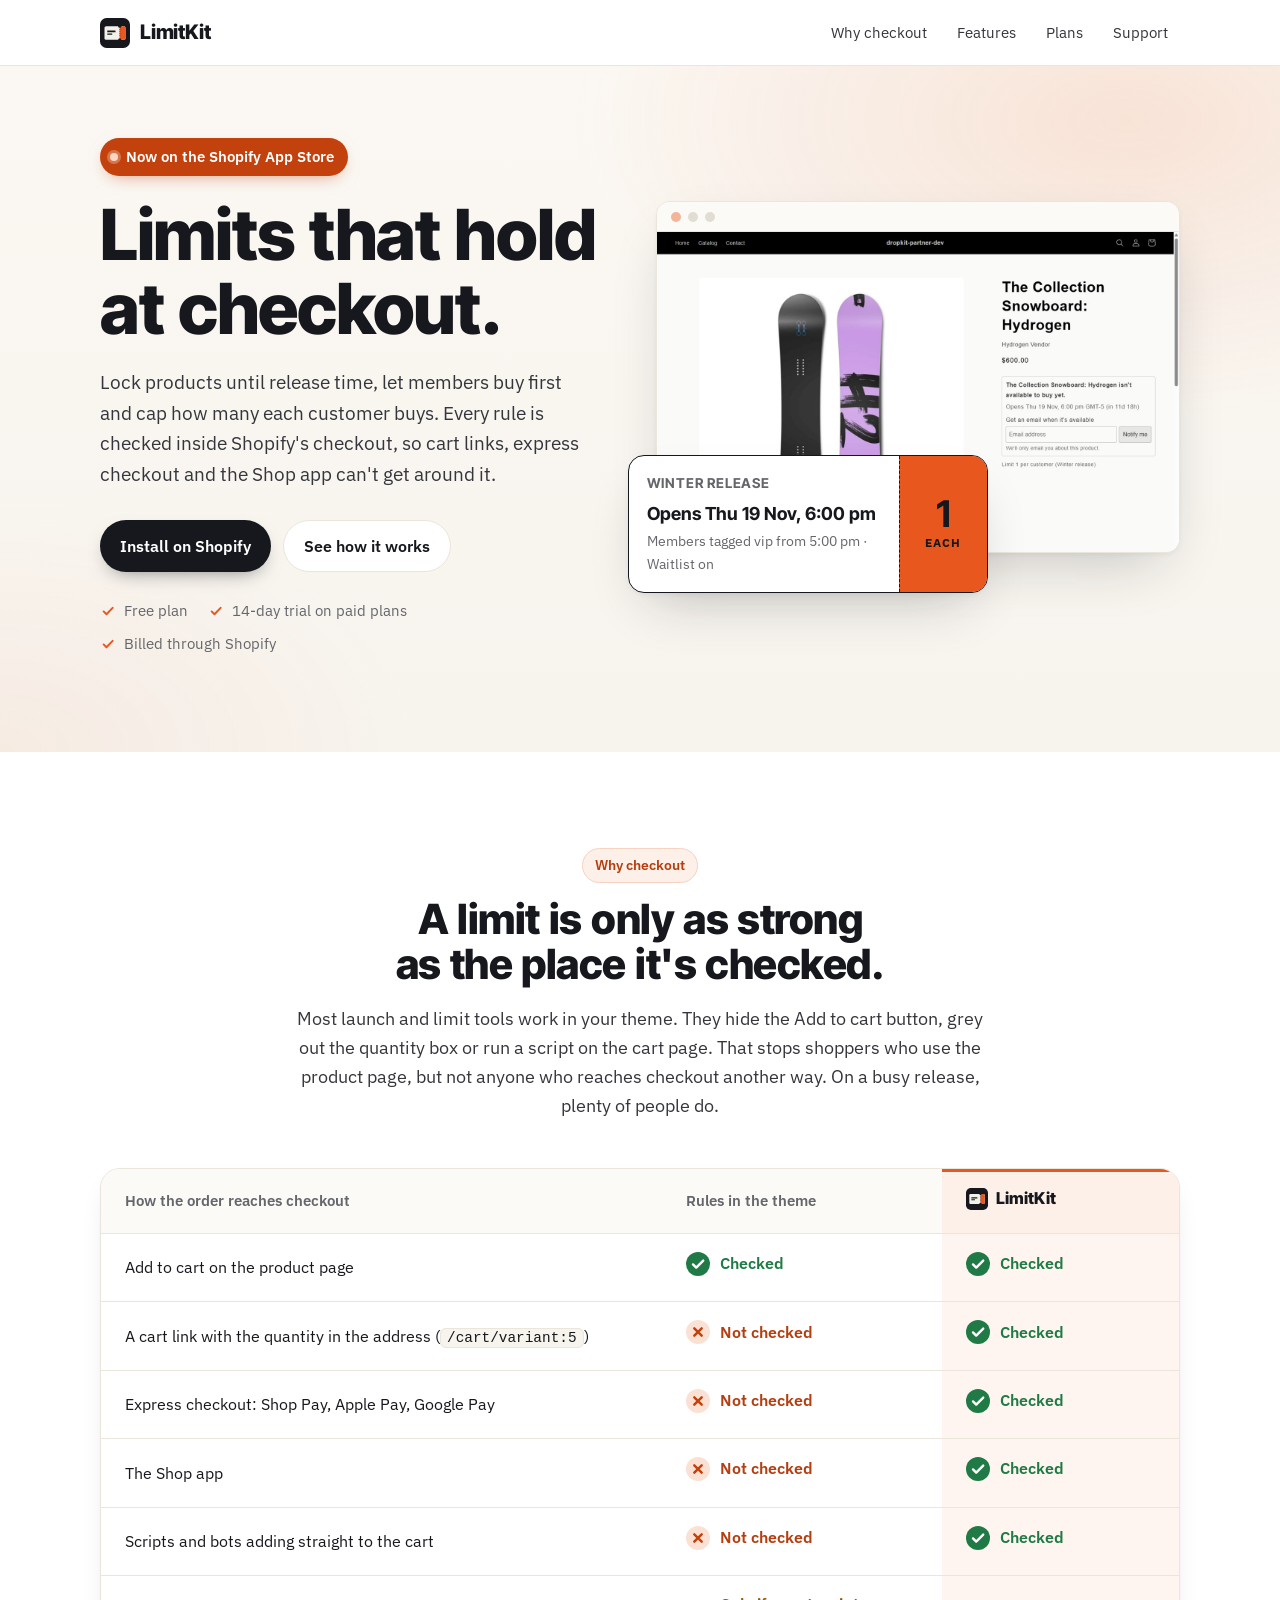
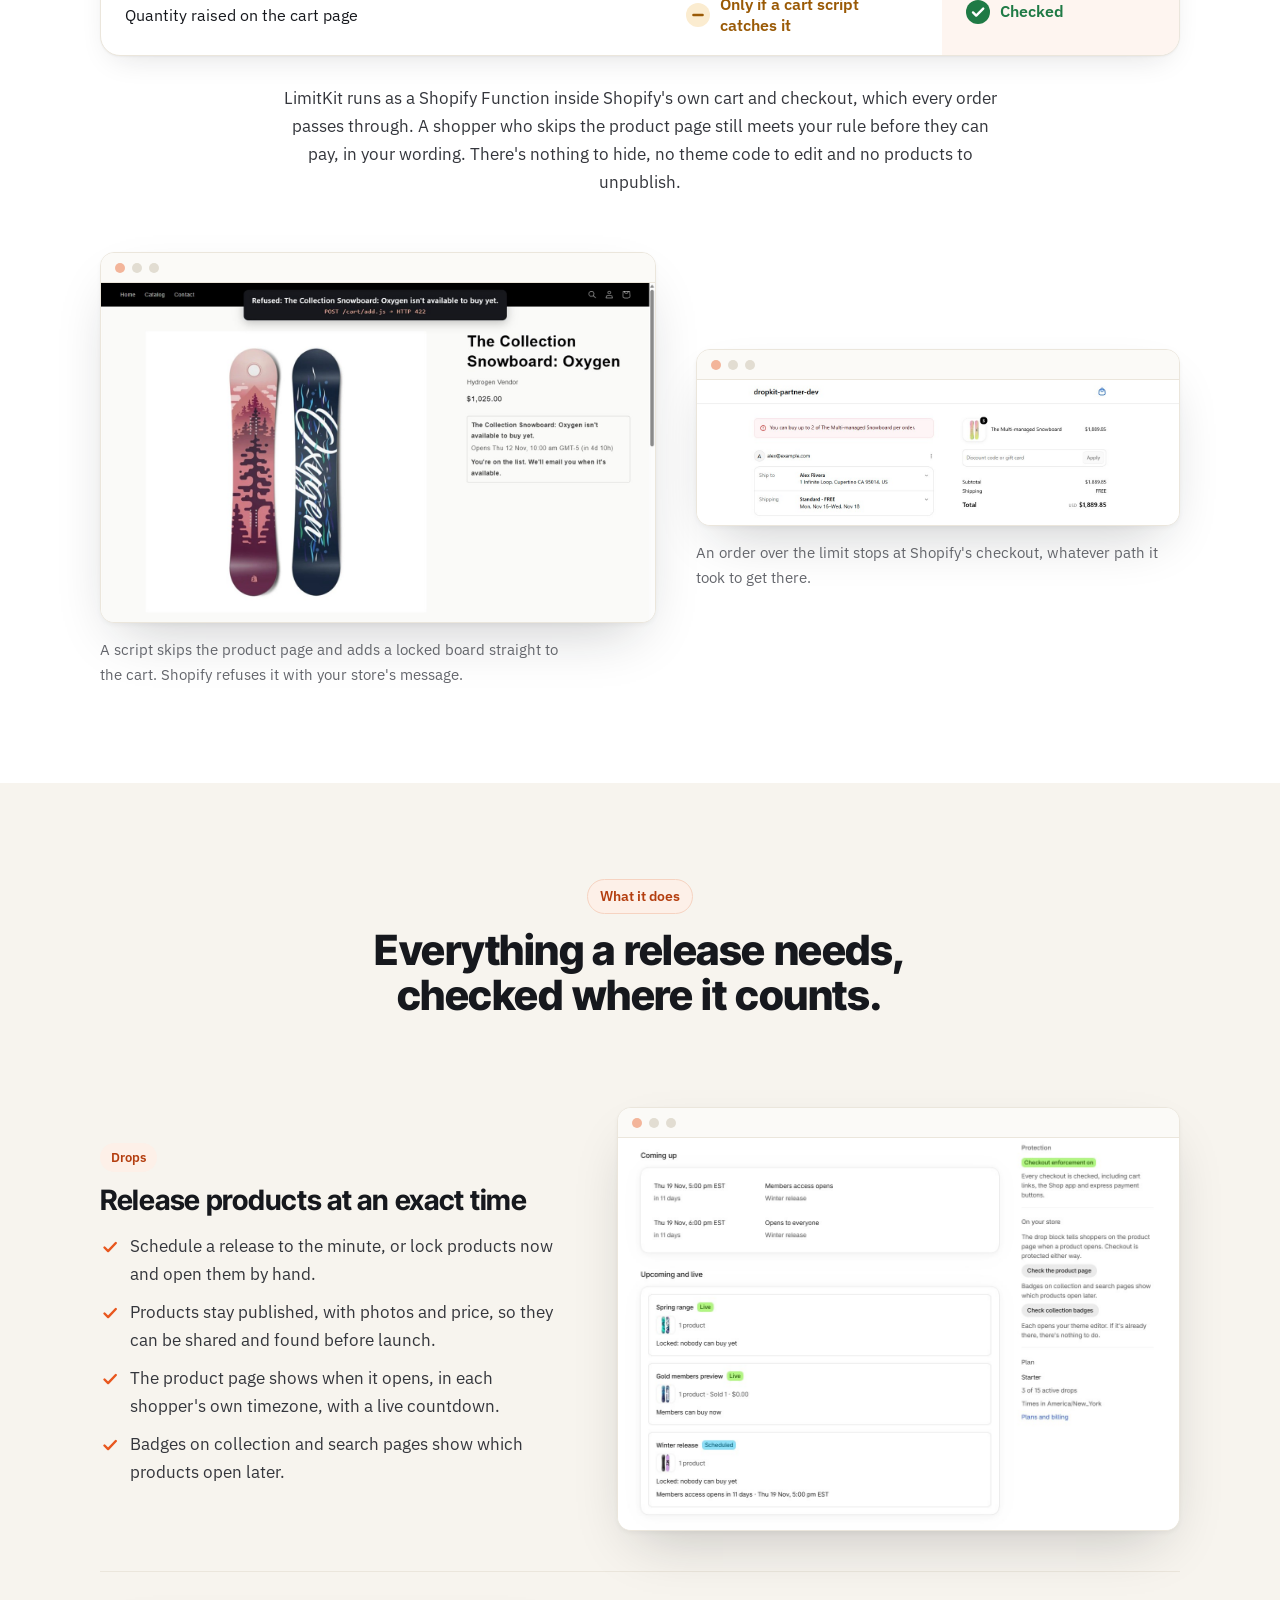
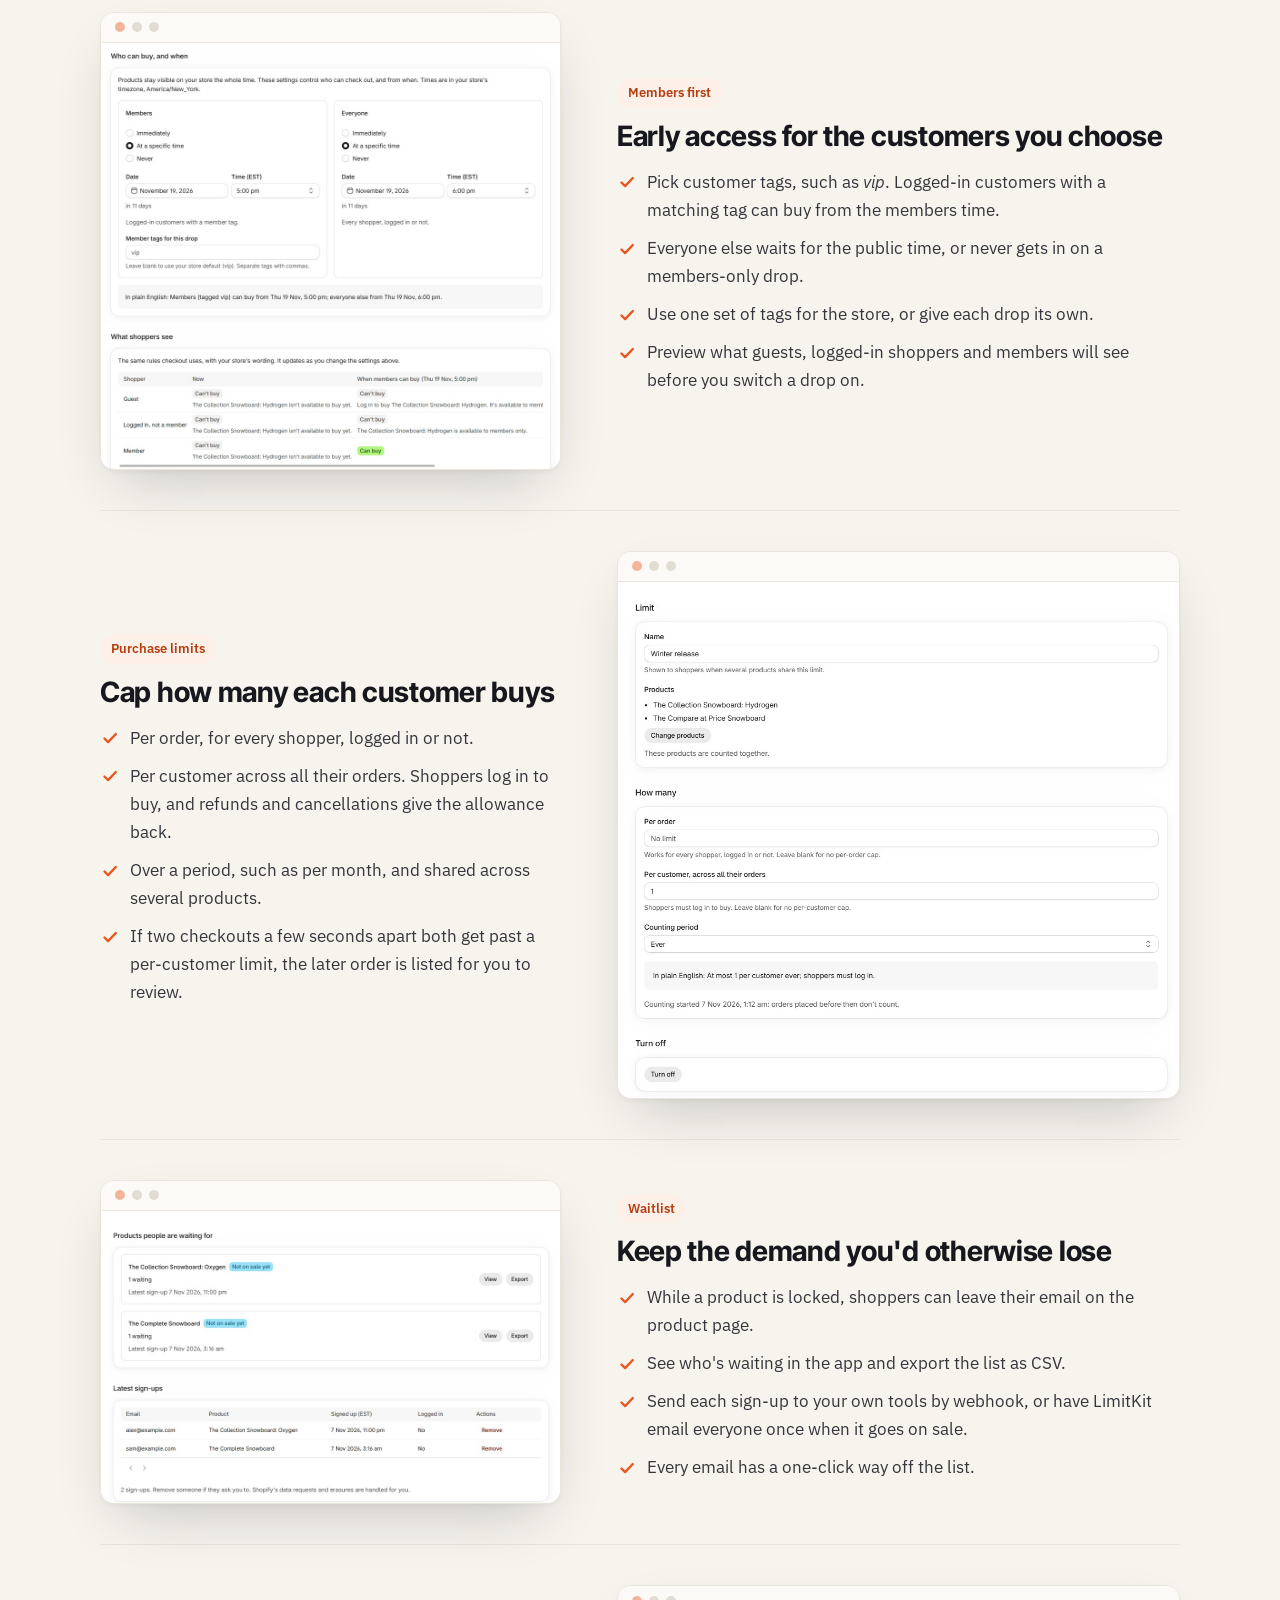
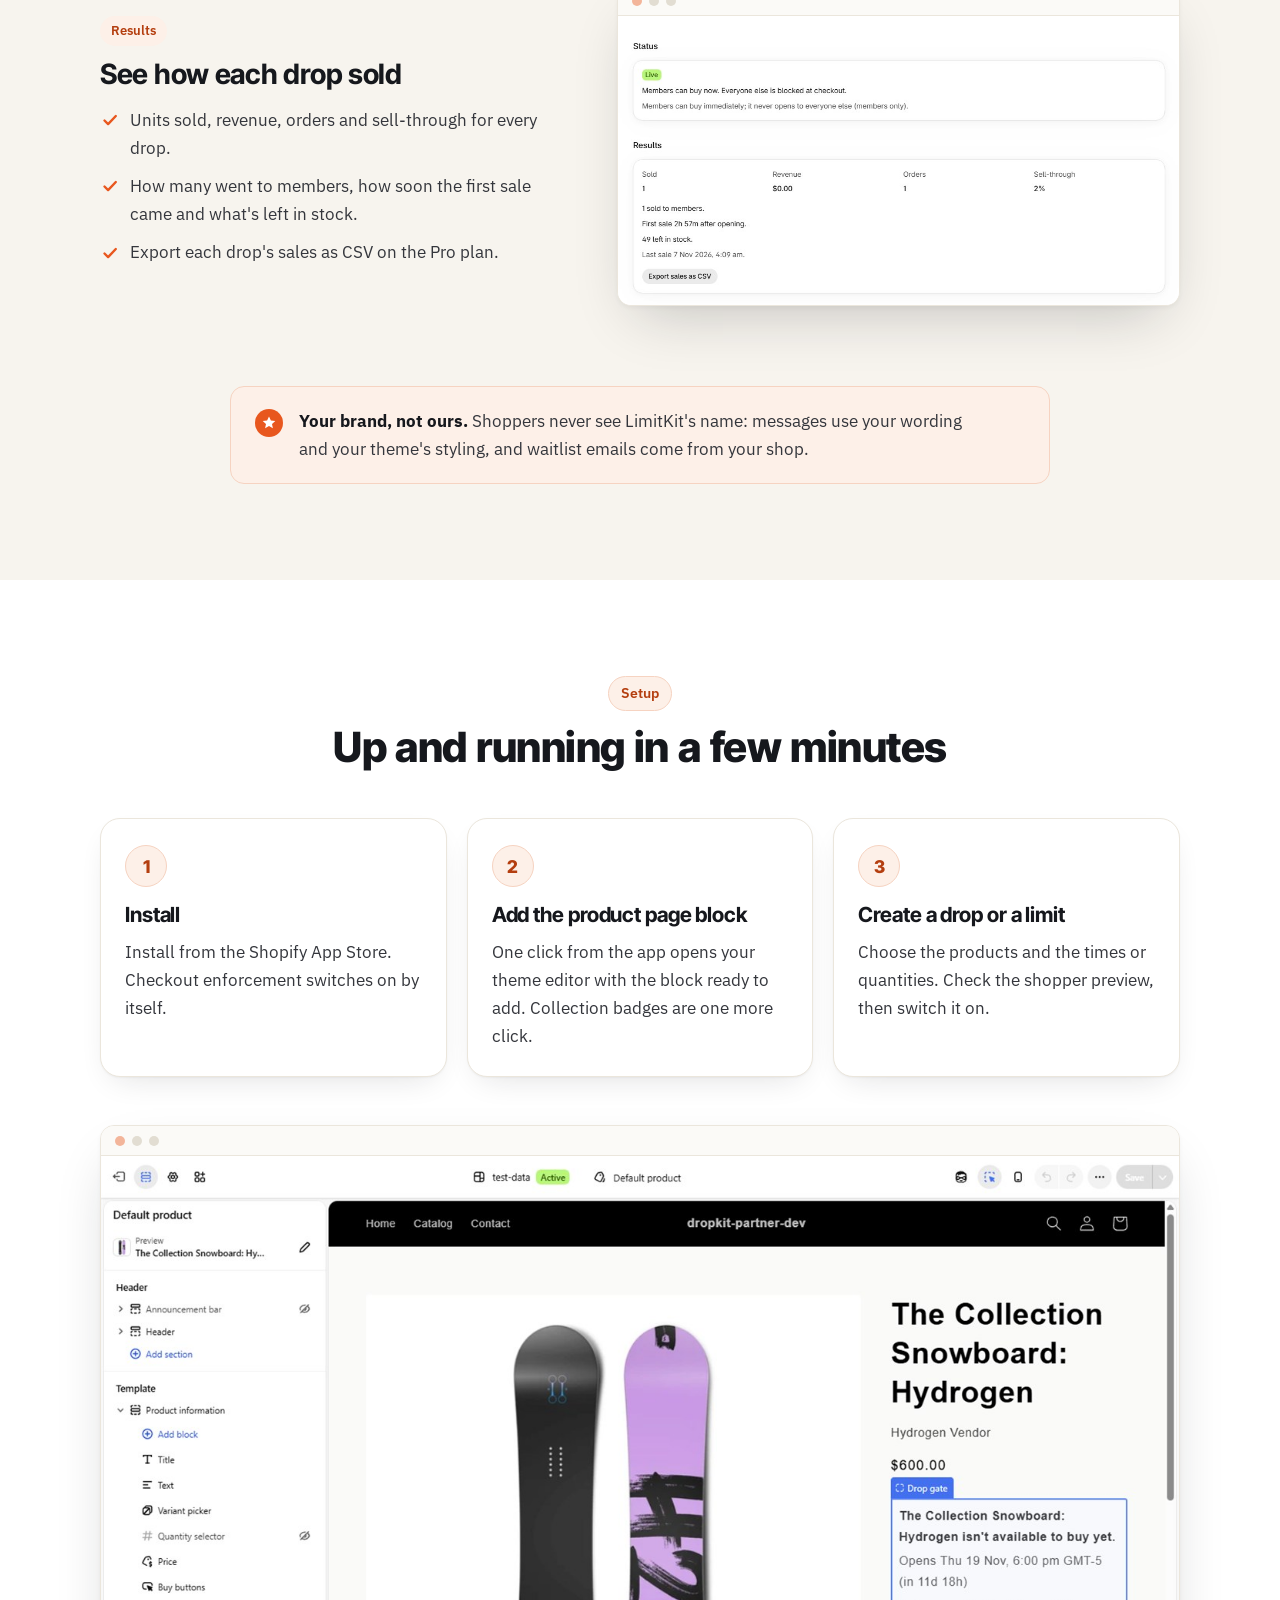
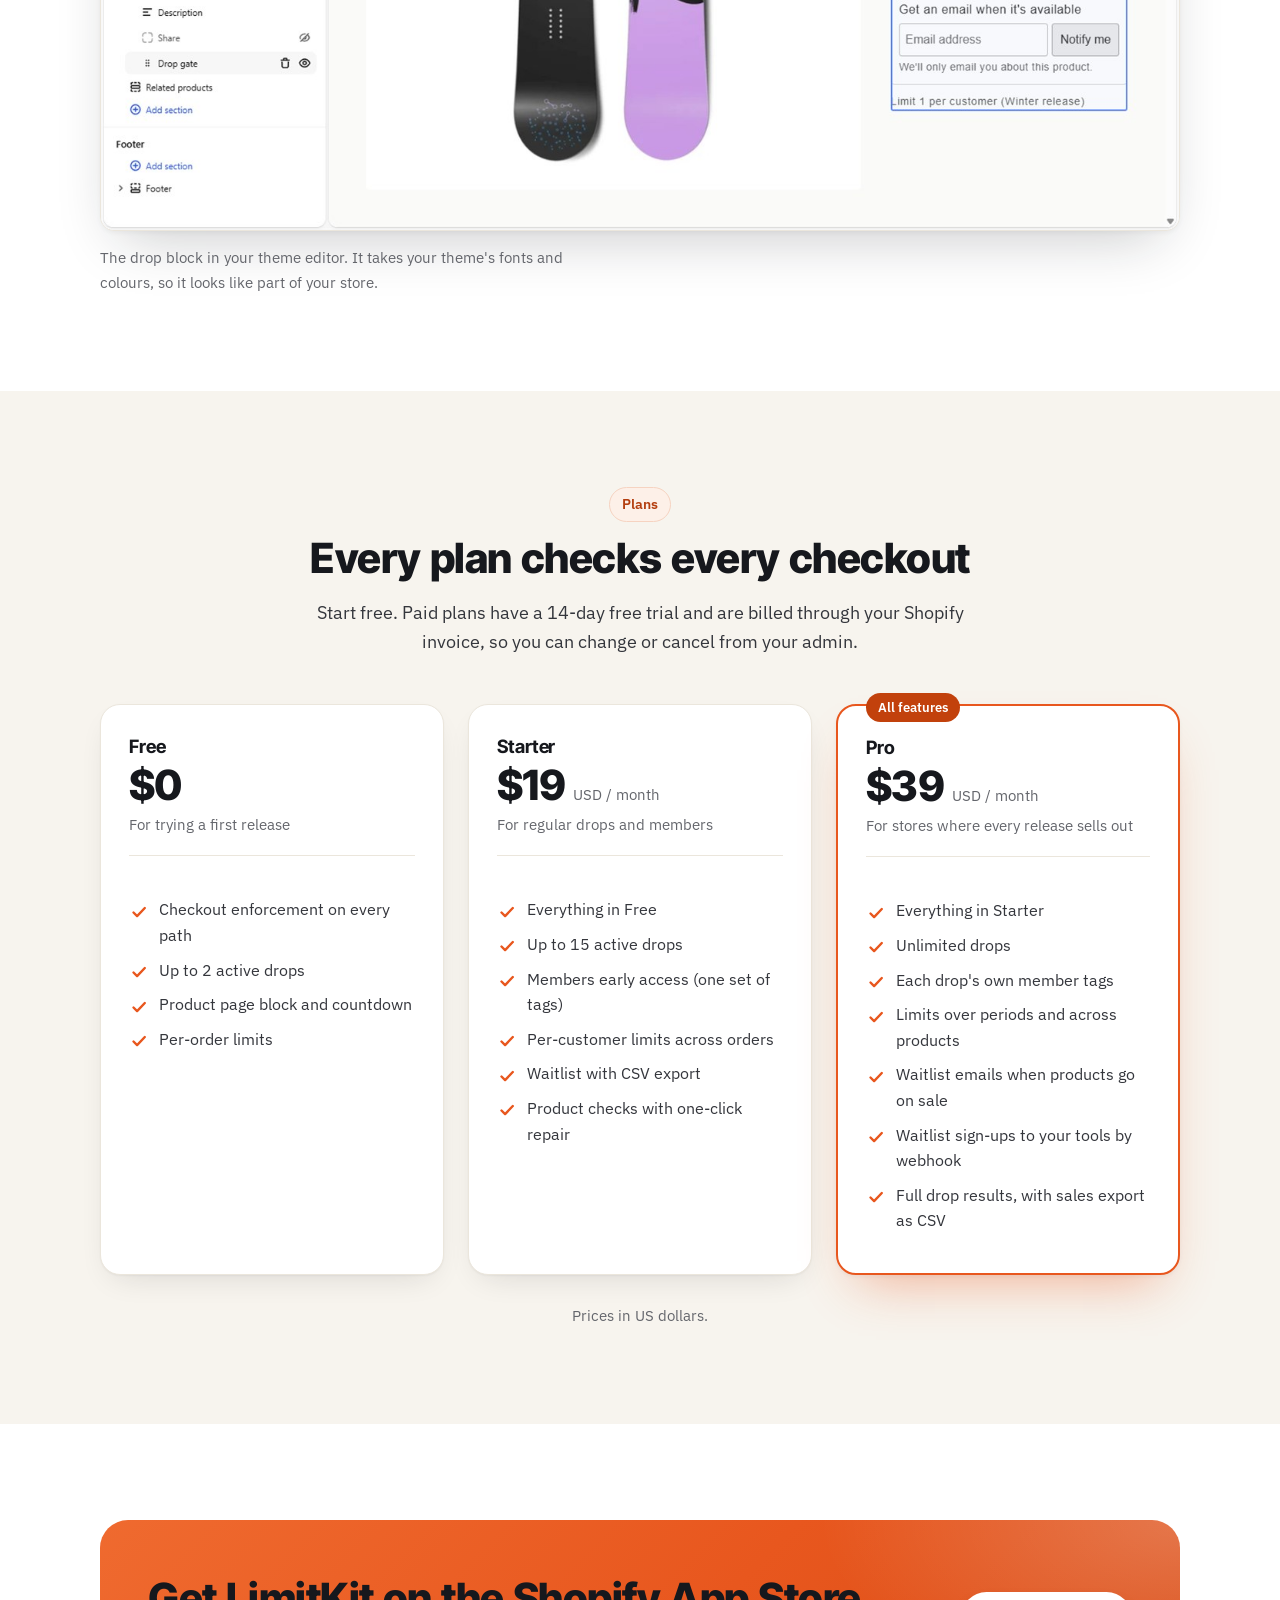
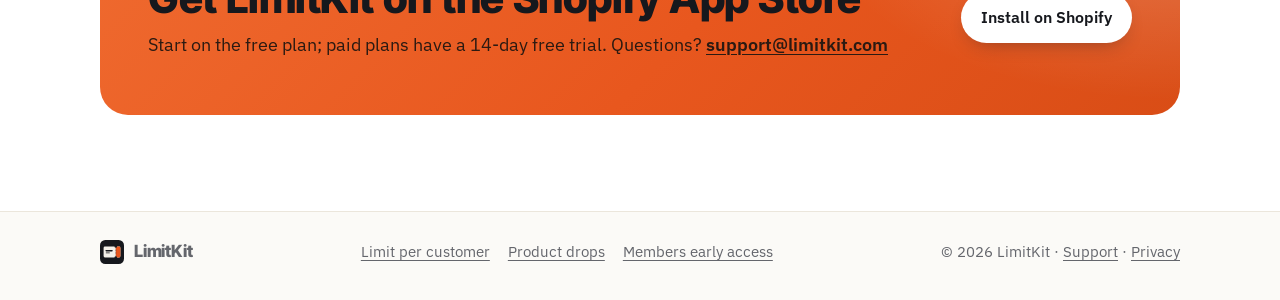
==== commit 3dbeea93: "LimitKit is live: install buttons link to the App Store listing Hero badge, hero and closing buttons" ====
--- a/index.html
+++ b/index.html
@@ -10,7 +10,7 @@
 <link rel="preconnect" href="https://fonts.googleapis.com">
 <link rel="preconnect" href="https://fonts.gstatic.com" crossorigin>
 <link rel="stylesheet" href="https://fonts.googleapis.com/css2?family=Inter+Tight:wght@600;700;800&family=IBM+Plex+Sans:wght@400;600&display=swap">
-<link rel="stylesheet" href="style.css?v=20261109">
+<link rel="stylesheet" href="style.css?v=20261120">
 </head>
 <body>
 <header class="site"><div class="wrap">
@@ -23,12 +23,12 @@
   <section class="hero-band">
     <div class="wrap hero">
       <div class="hero-copy">
-        <p class="badge">Coming soon to the Shopify App Store</p>
+        <a class="badge" href="https://apps.shopify.com/dropkit?utm_source=limitkit.com&amp;utm_medium=website&amp;utm_campaign=home-badge">Now on the Shopify App Store</a>
         <h1>Limits that hold at checkout.</h1>
         <p class="lede">Lock products until release time, let members buy first and cap how many each customer buys. Every rule is checked inside Shopify's checkout, so cart links, express checkout and the Shop app can't get around it.</p>
         <div class="actions">
-          <a class="btn primary" href="#checkout">See how it works</a>
-          <a class="btn ghost" href="#plans">Plans and pricing</a>
+          <a class="btn primary" href="https://apps.shopify.com/dropkit?utm_source=limitkit.com&amp;utm_medium=website&amp;utm_campaign=home-hero">Install on Shopify</a>
+          <a class="btn ghost" href="#checkout">See how it works</a>
         </div>
         <ul class="trust">
           <li>Free plan</li>
@@ -277,10 +277,10 @@
     <div class="wrap">
       <div class="cta">
         <div>
-          <h2>Coming soon to the Shopify App Store</h2>
-          <p>Questions before then? A person replies, usually within two business days.</p>
-        </div>
-        <a class="btn light" href="mailto:support@limitkit.com">Email support@limitkit.com</a>
+          <h2>Get LimitKit on the Shopify App Store</h2>
+          <p>Start on the free plan; paid plans have a 14-day free trial. Questions? <a href="mailto:support@limitkit.com">support@limitkit.com</a></p>
+        </div>
+        <a class="btn light" href="https://apps.shopify.com/dropkit?utm_source=limitkit.com&amp;utm_medium=website&amp;utm_campaign=home-cta">Install on Shopify</a>
       </div>
     </div>
   </section>
--- a/style.css
+++ b/style.css
@@ -249,3 +249,6 @@
   .hero-art .ticket { position: static; width: 100%; margin-top: -20px; }
   .cta { padding: 36px 24px; border-radius: 22px; }
 }
+a.badge { text-decoration: none; width: fit-content; }
+a.badge:hover { background: #a8380a; }
+.cta p a { color: #2b1a12; font-weight: 600; }
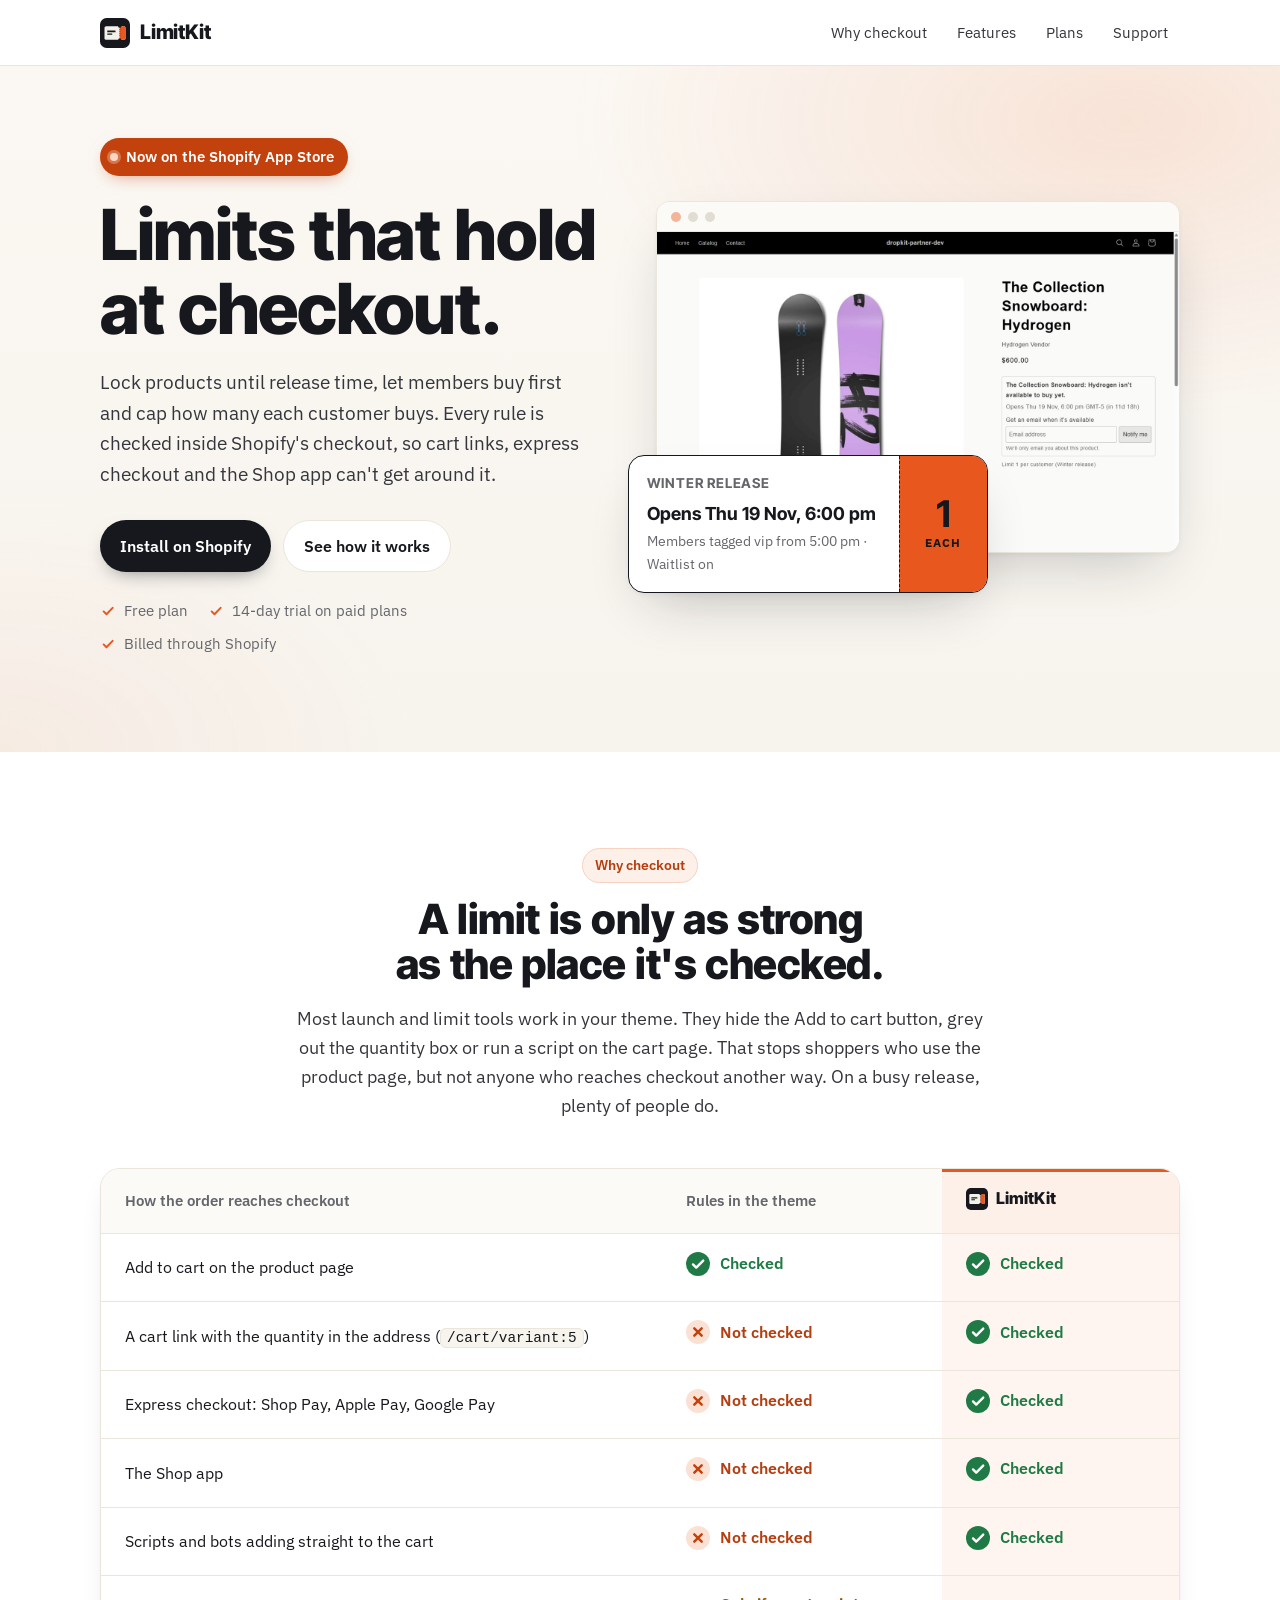
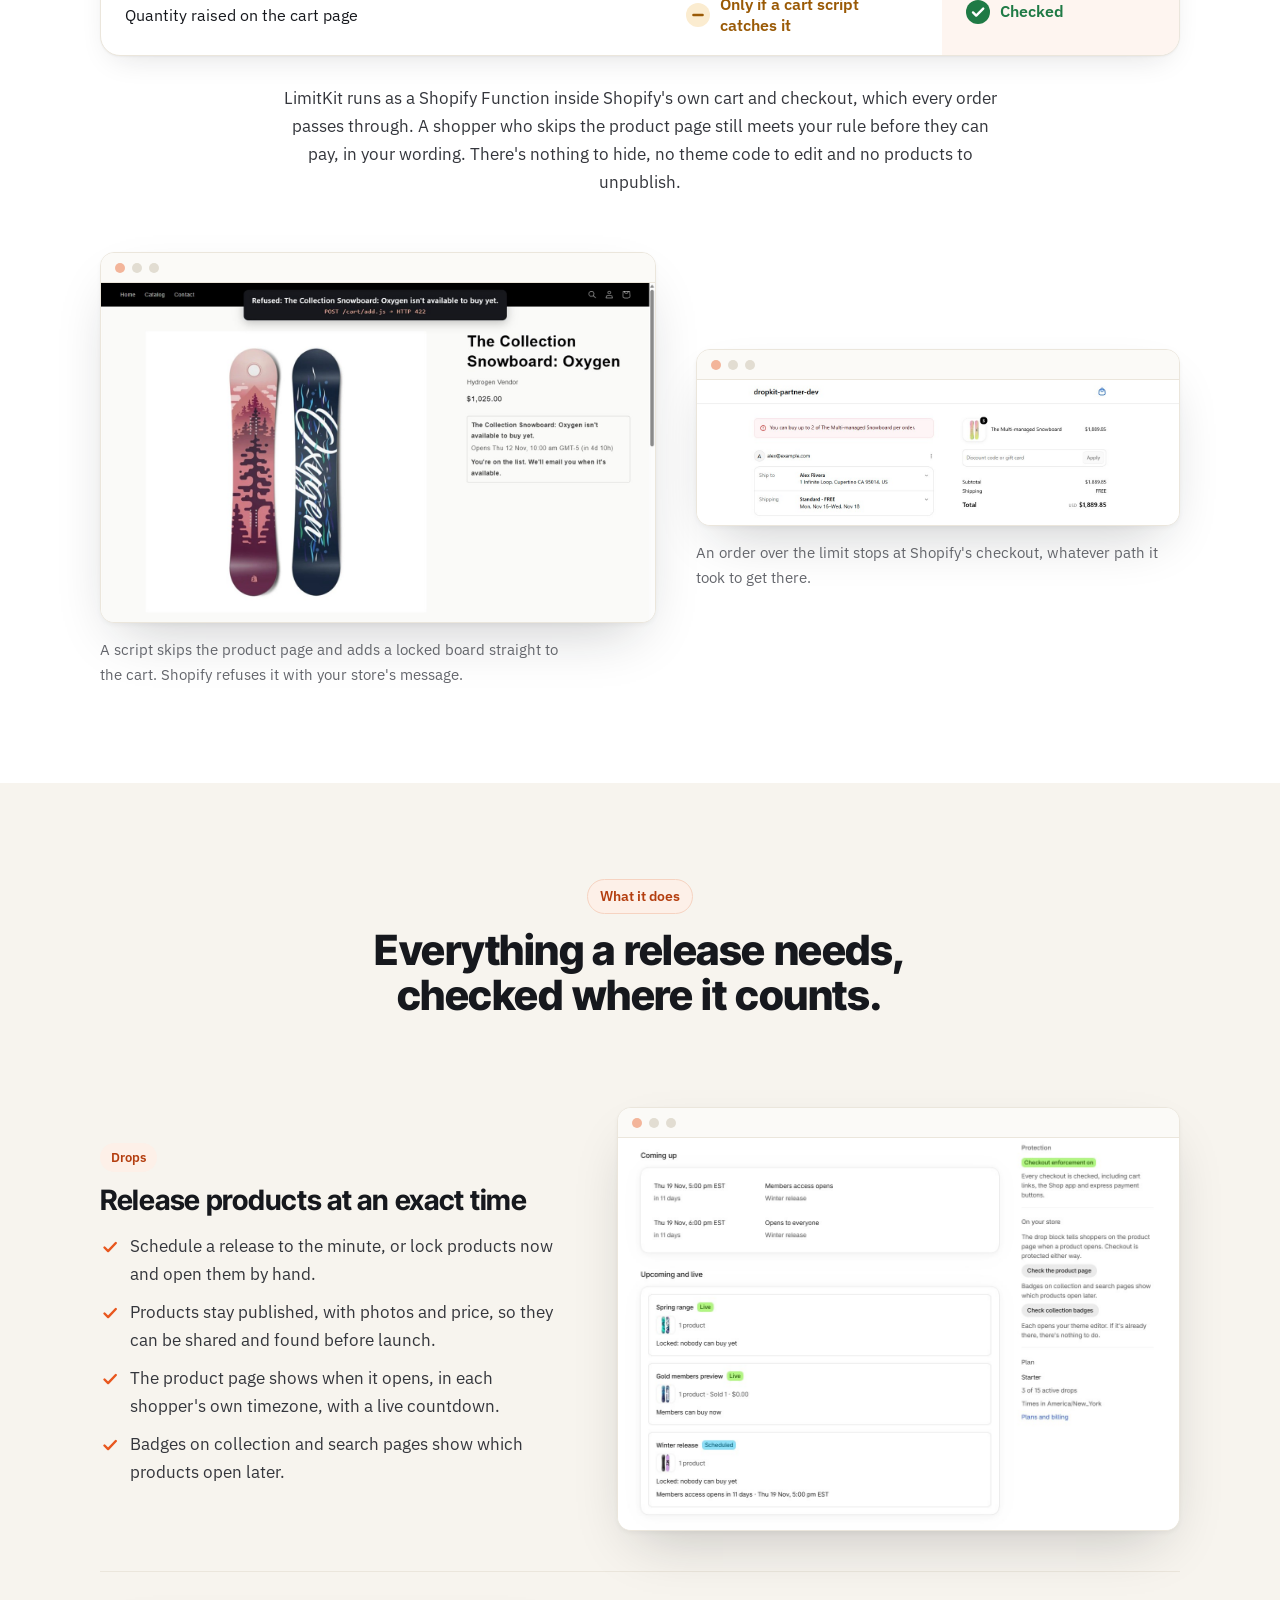
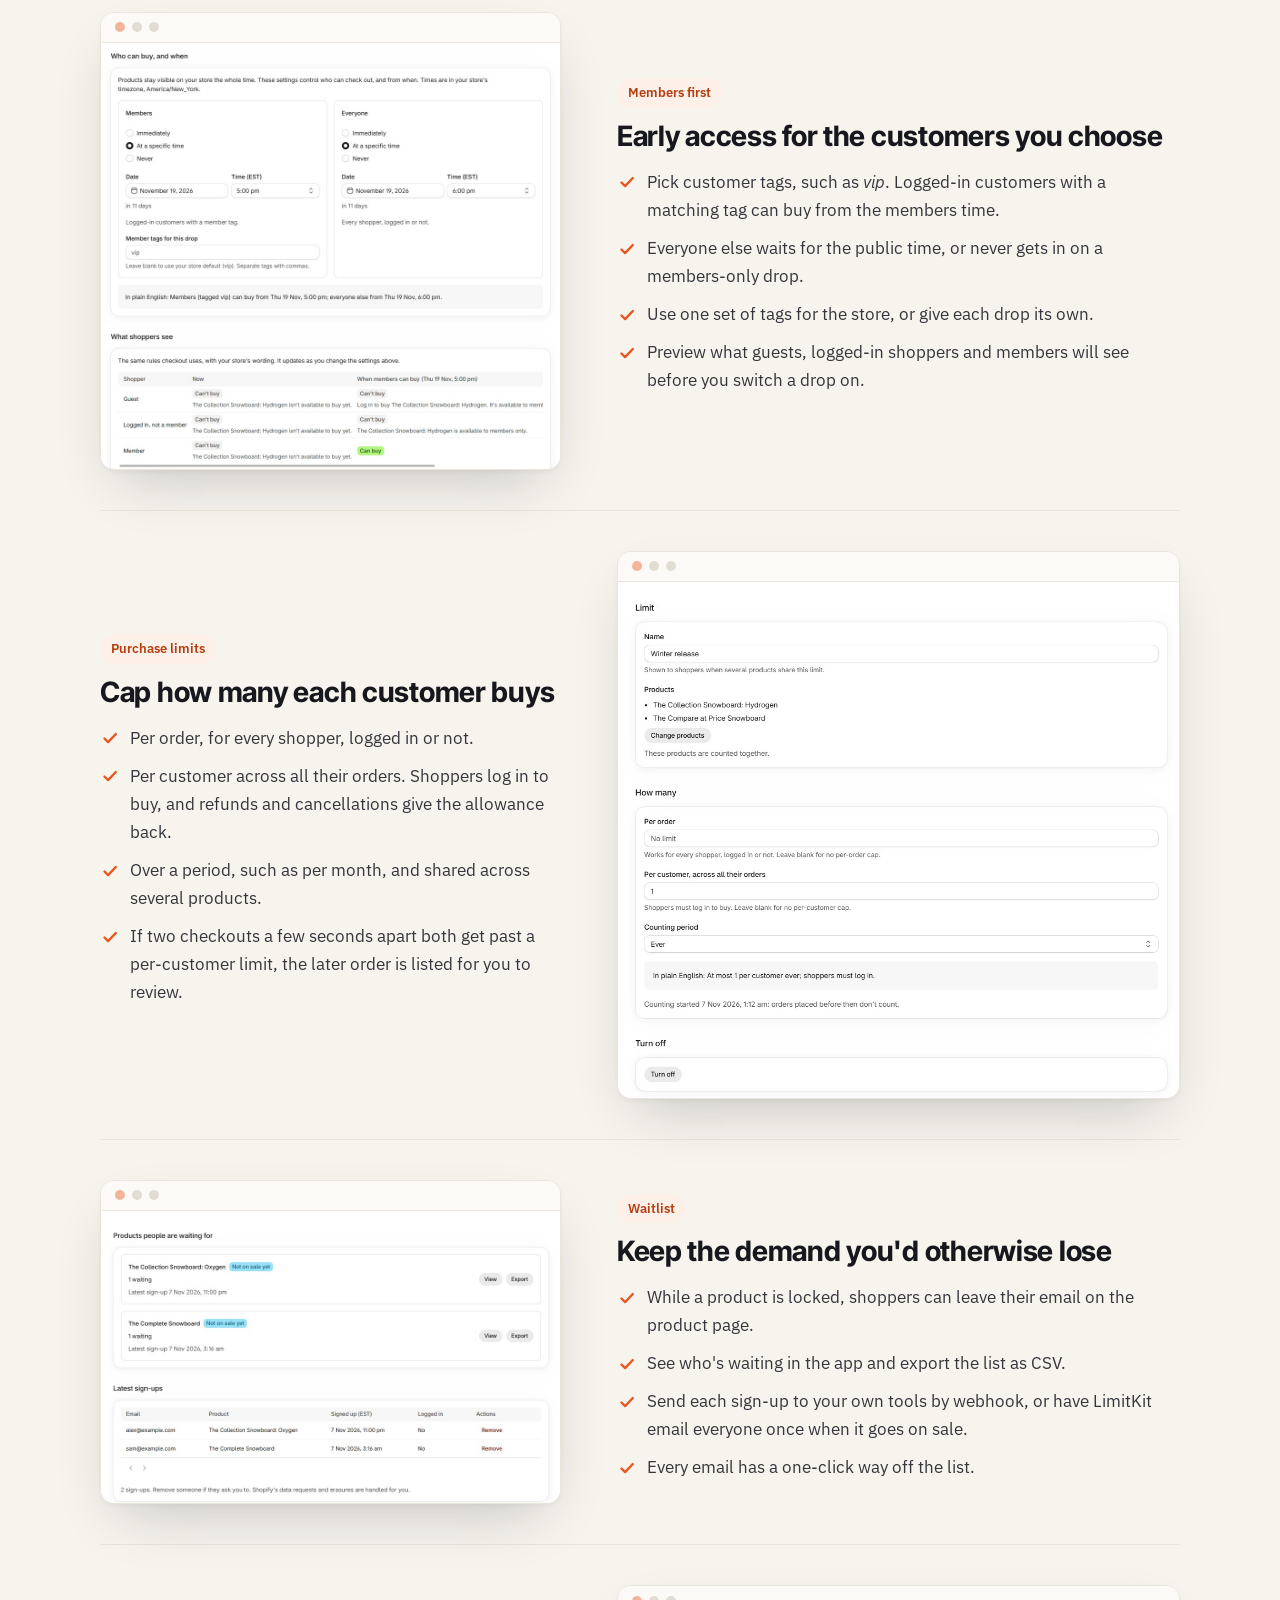
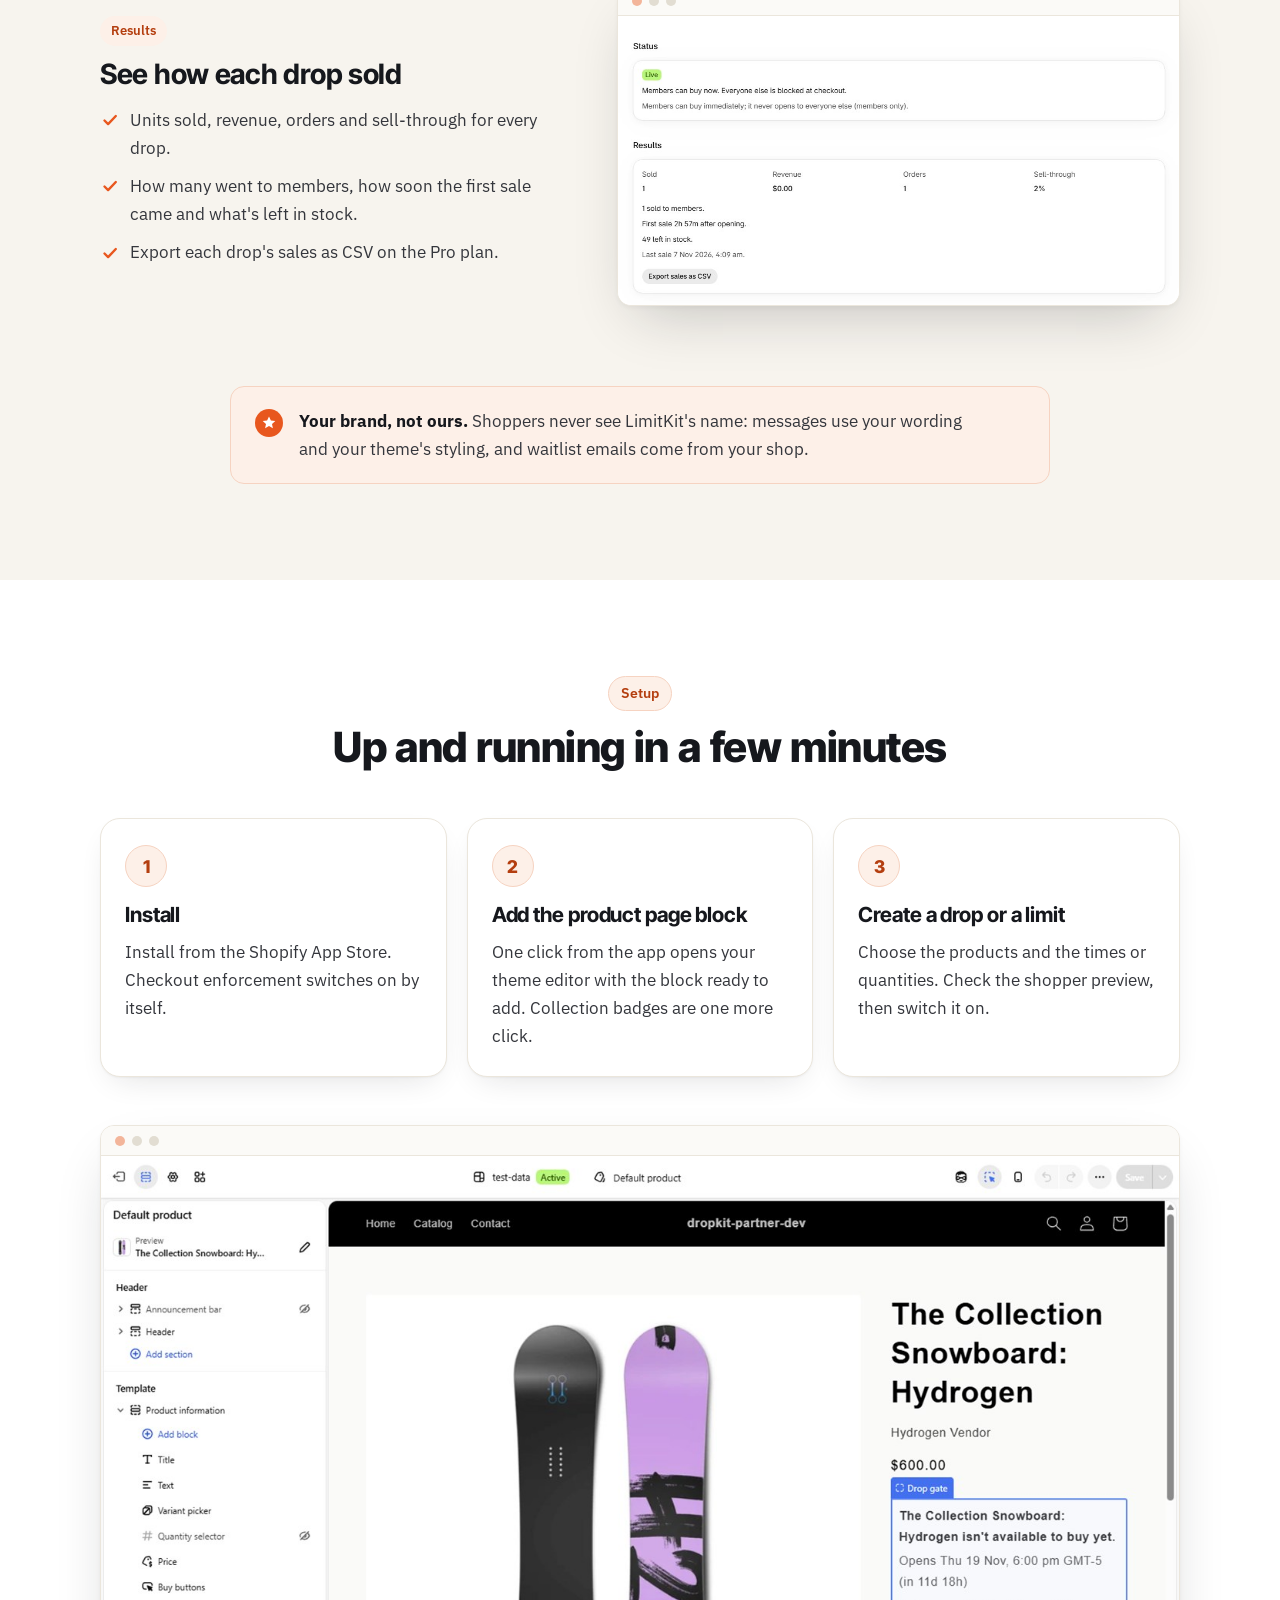
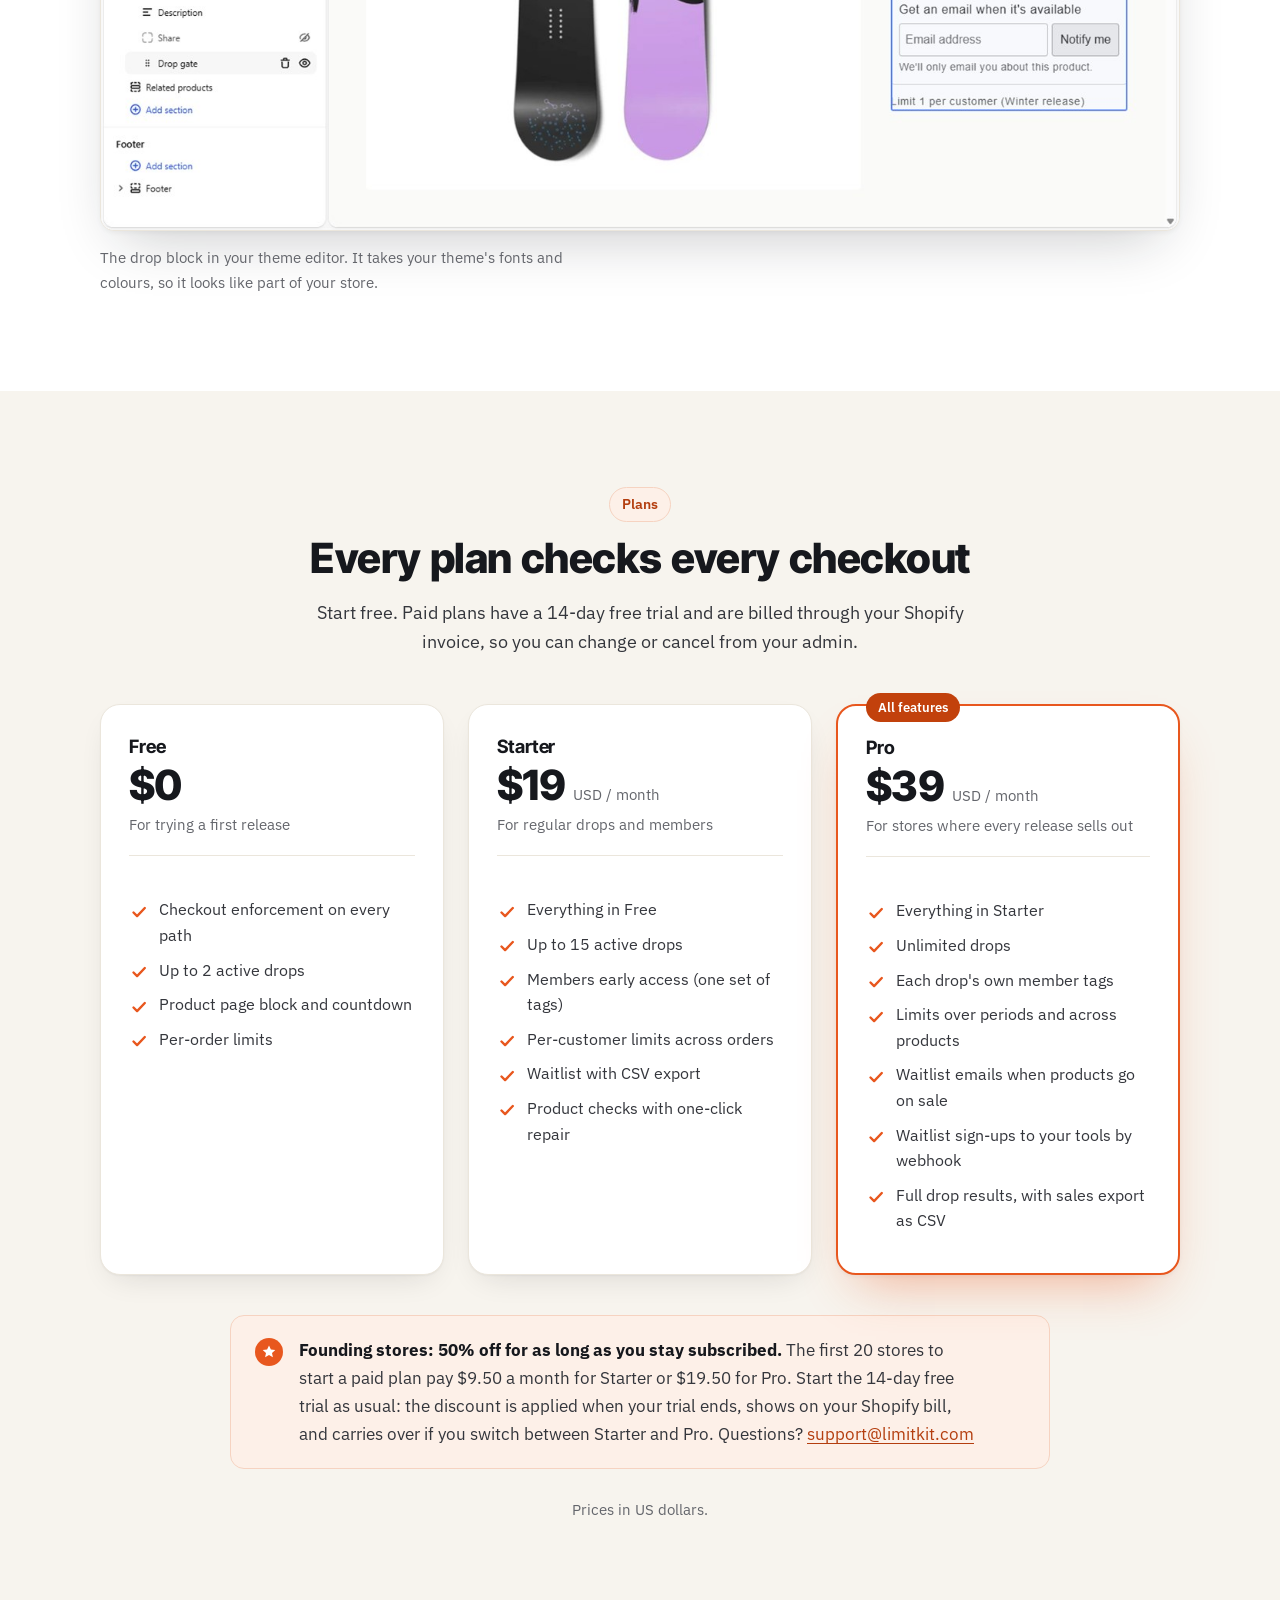
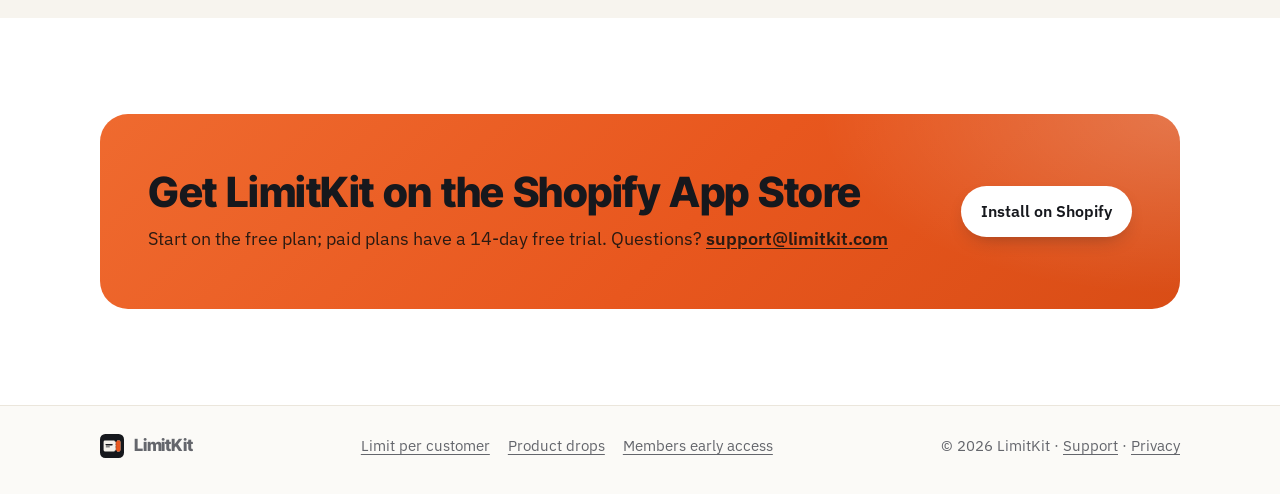
==== commit ab278928: "Founding stores offer: first 20 paid stores get 50% off while subscribed Co-Authored-By: Claude Opus" ====
--- a/index.html
+++ b/index.html
@@ -269,6 +269,10 @@
           </ul>
         </div>
       </div>
+      <div class="callout" id="founding">
+        <svg viewBox="0 0 28 28" aria-hidden="true"><circle cx="14" cy="14" r="14" fill="#e8571e"/><path d="M14 7.5l1.9 4 4.4.5-3.3 3 .9 4.3L14 17.1l-3.9 2.2.9-4.3-3.3-3 4.4-.5z" fill="#fff"/></svg>
+        <p><strong>Founding stores: 50% off for as long as you stay subscribed.</strong> The first 20 stores to start a paid plan pay $9.50 a month for Starter or $19.50 for Pro. Start the 14-day free trial as usual: the discount is applied when your trial ends, shows on your Shopify bill, and carries over if you switch between Starter and Pro. Questions? <a href="mailto:support@limitkit.com">support@limitkit.com</a></p>
+      </div>
       <p class="plans-note">Prices in US dollars.</p>
     </div>
   </section>
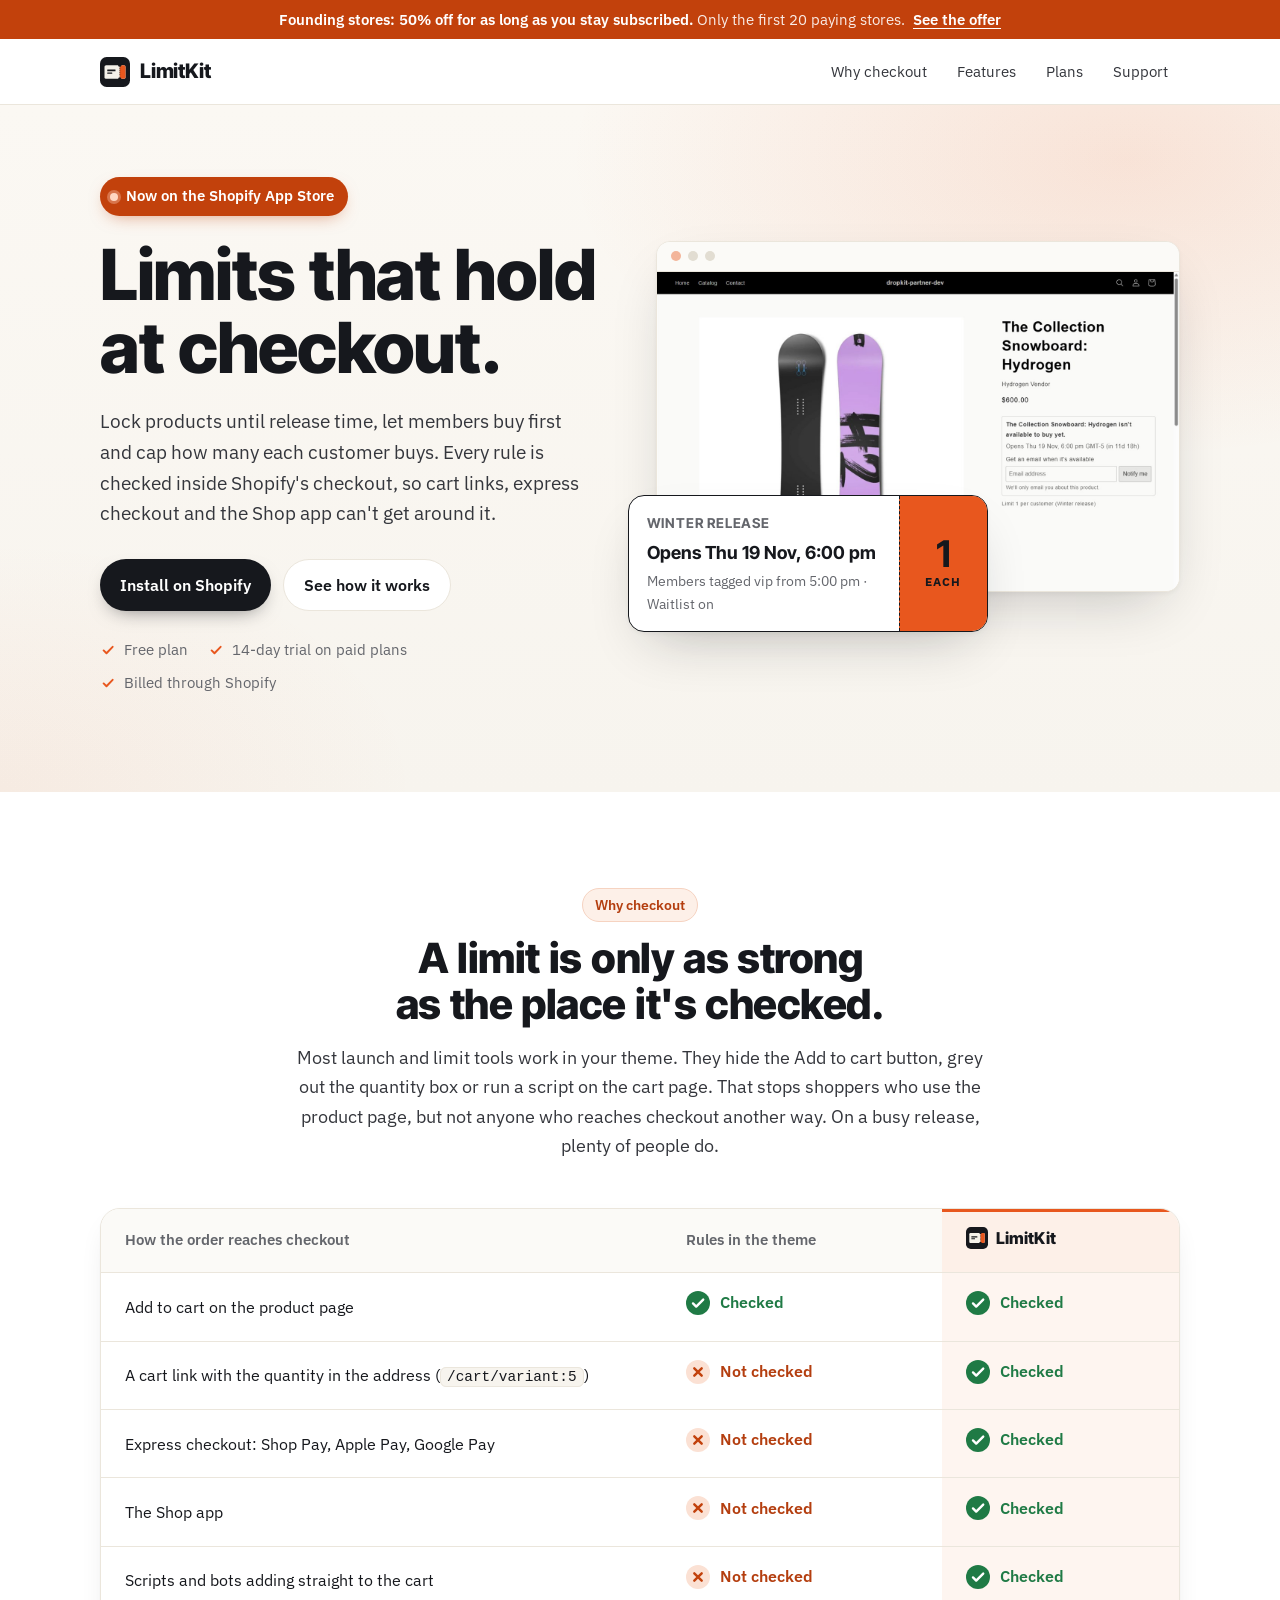
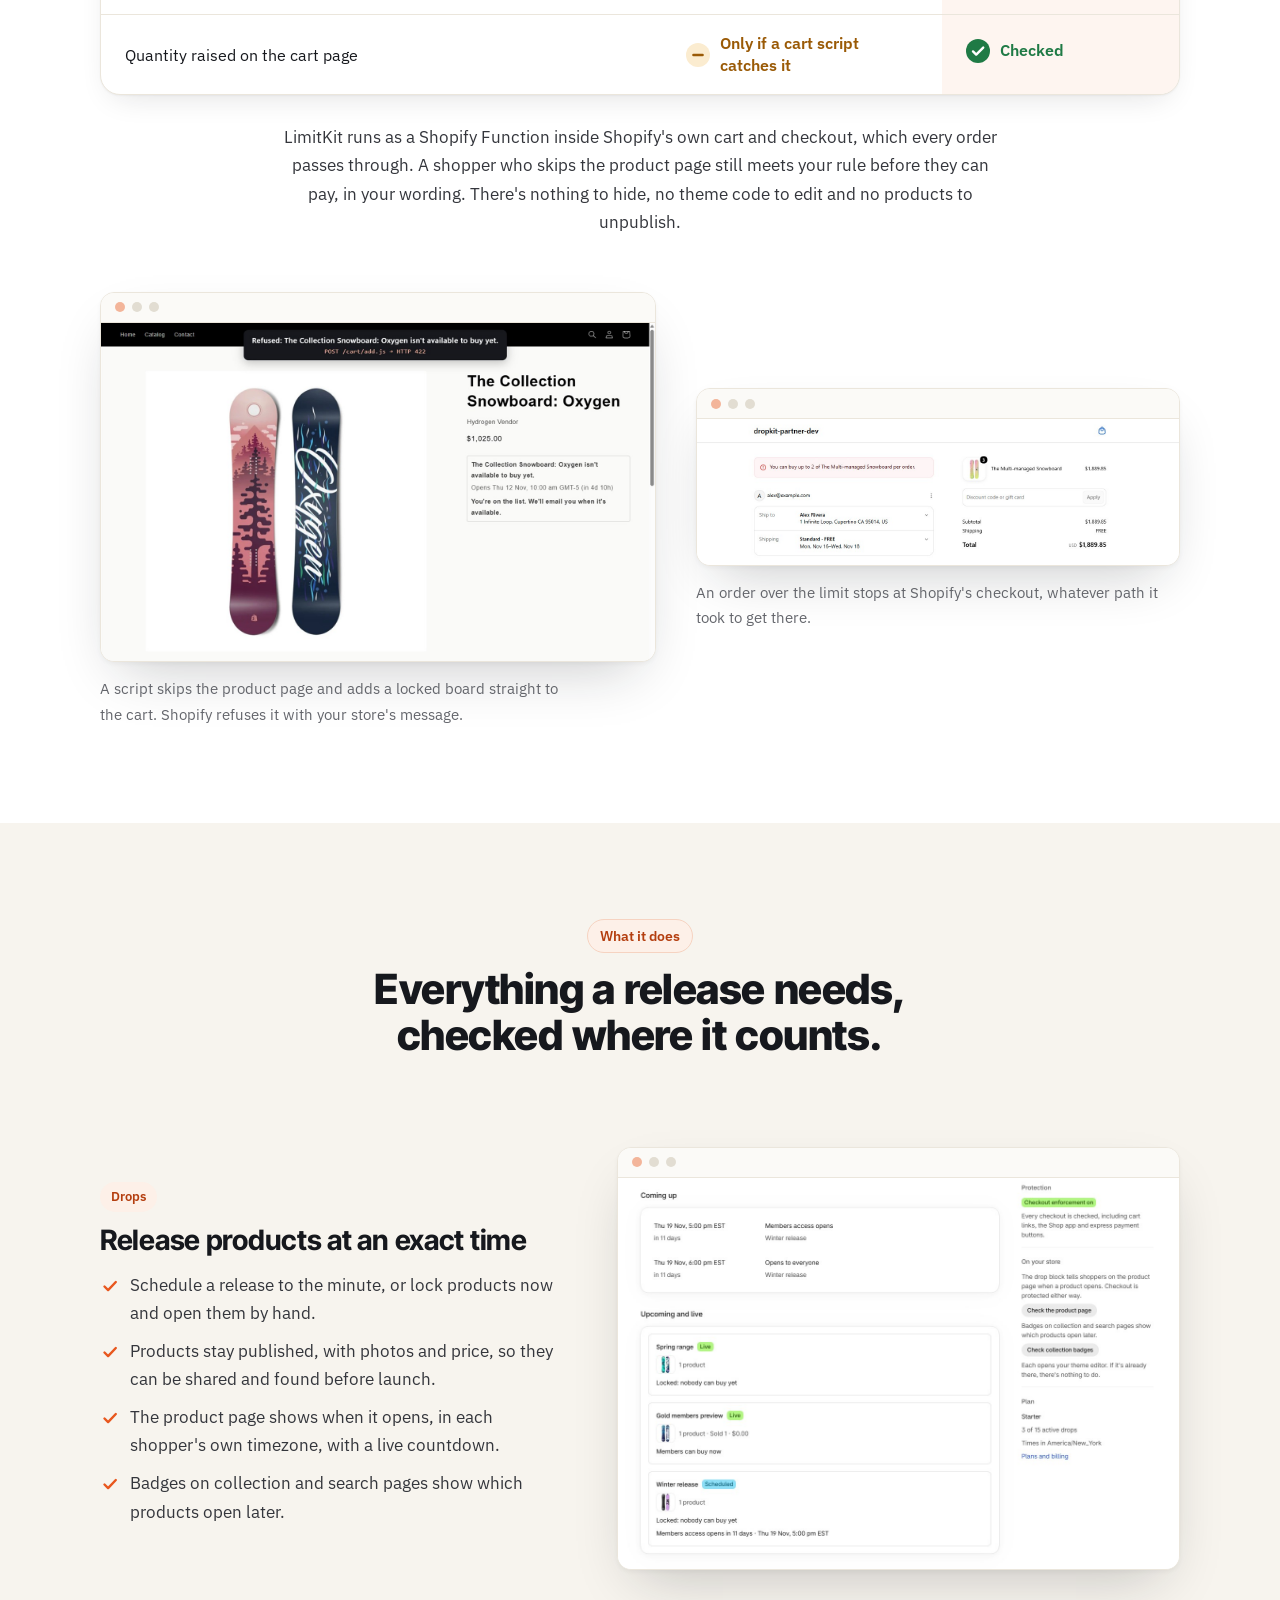
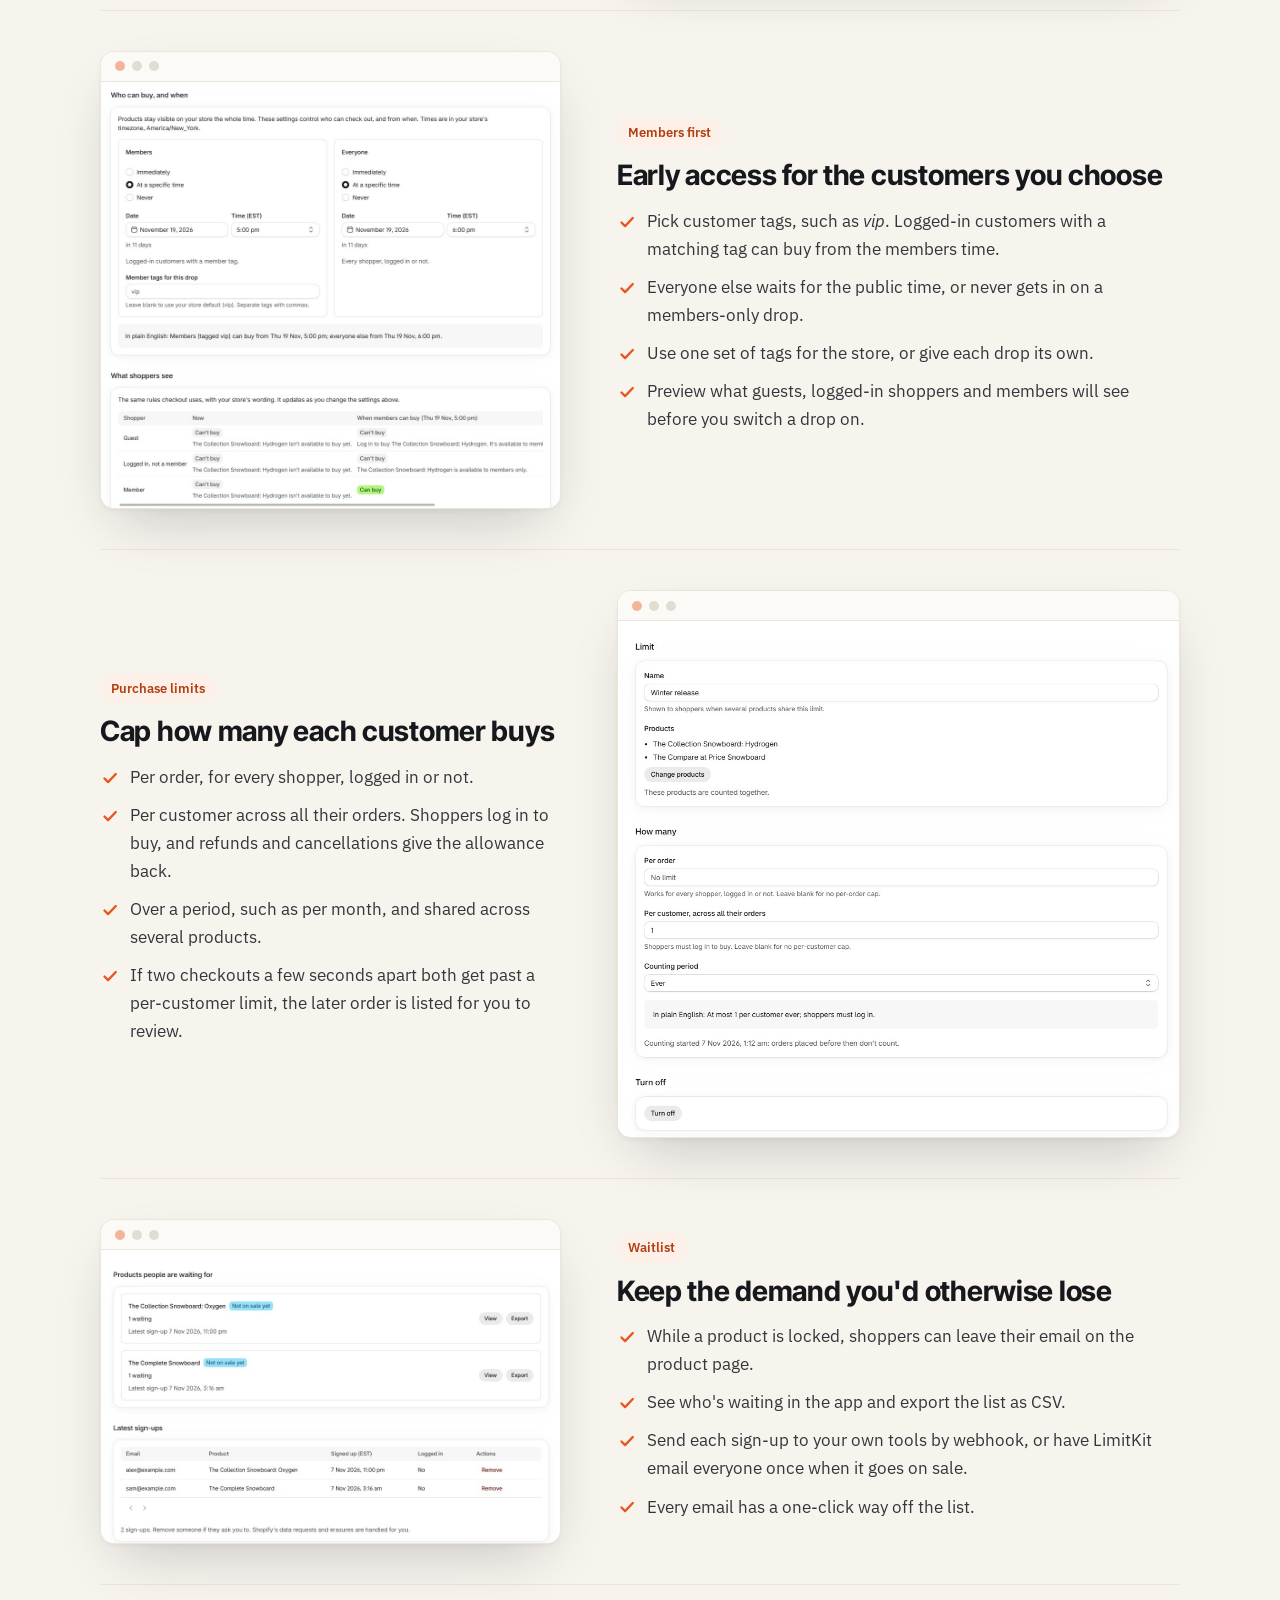
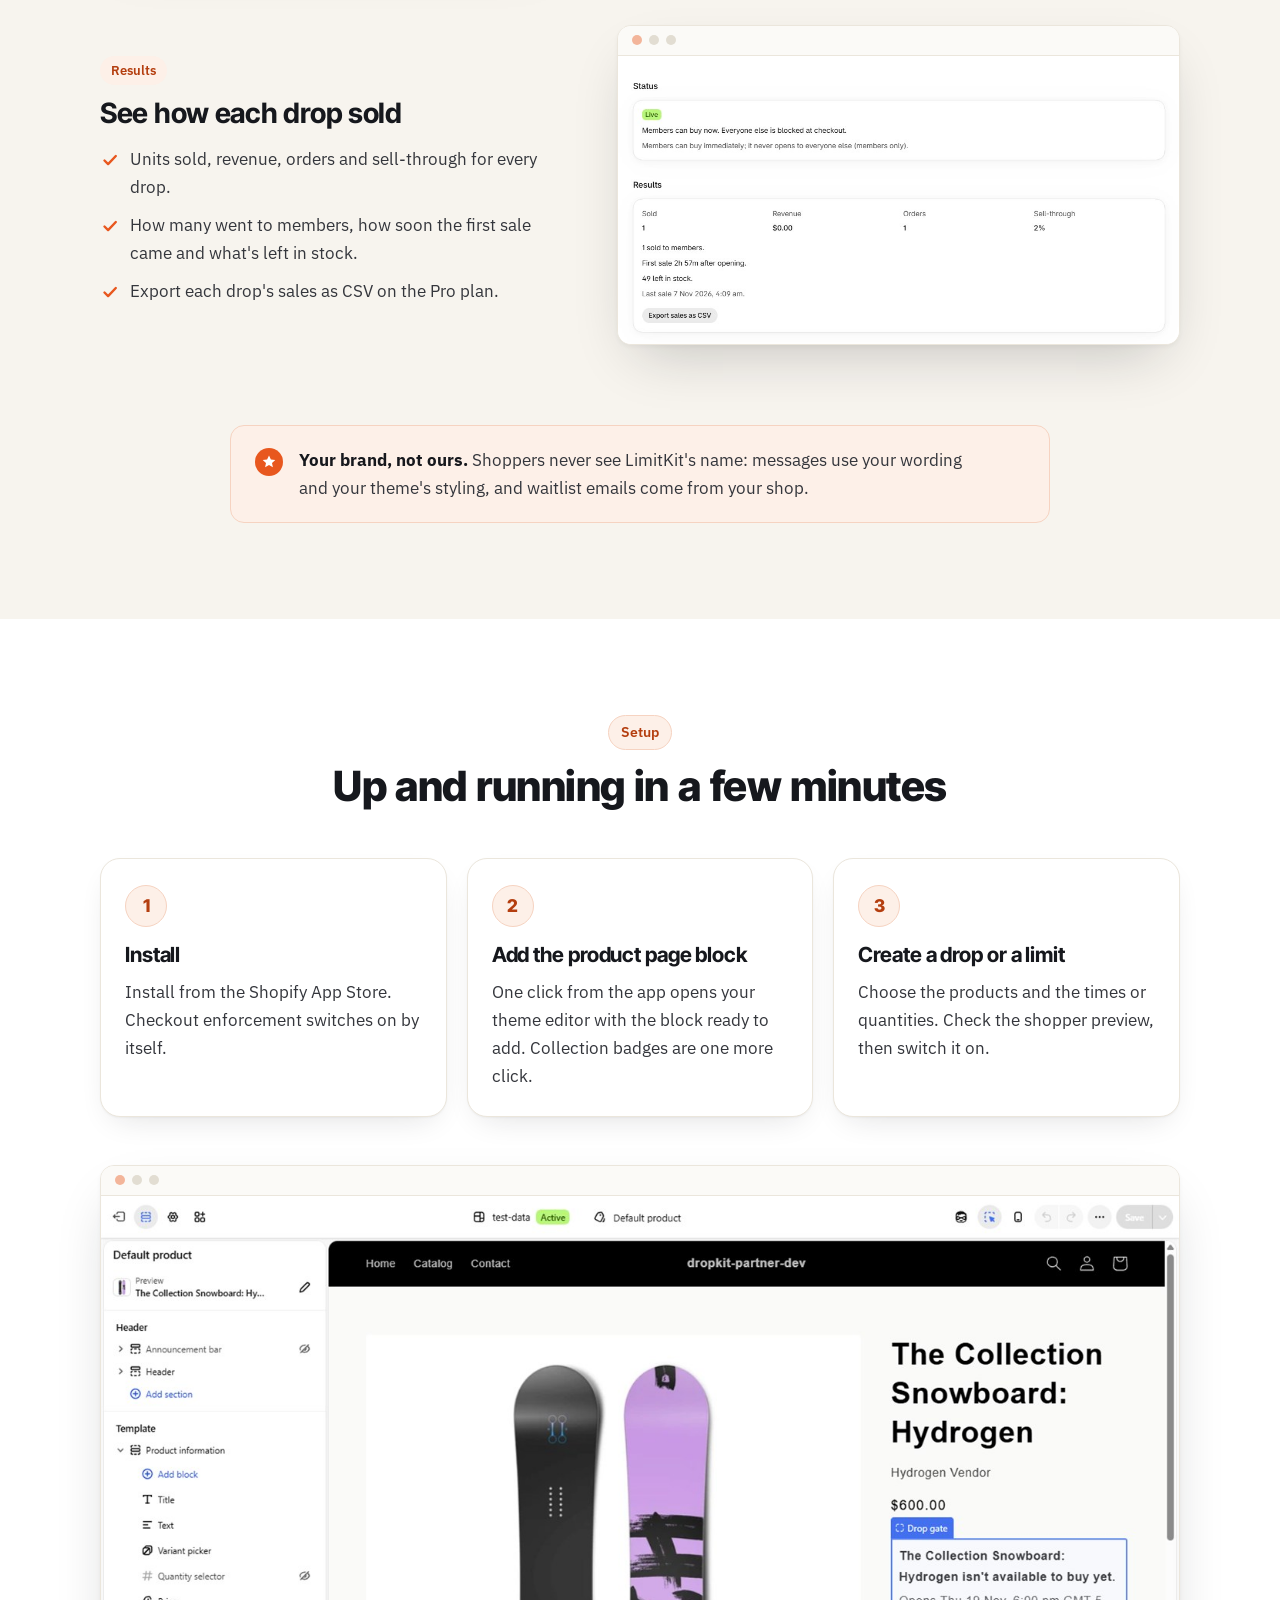
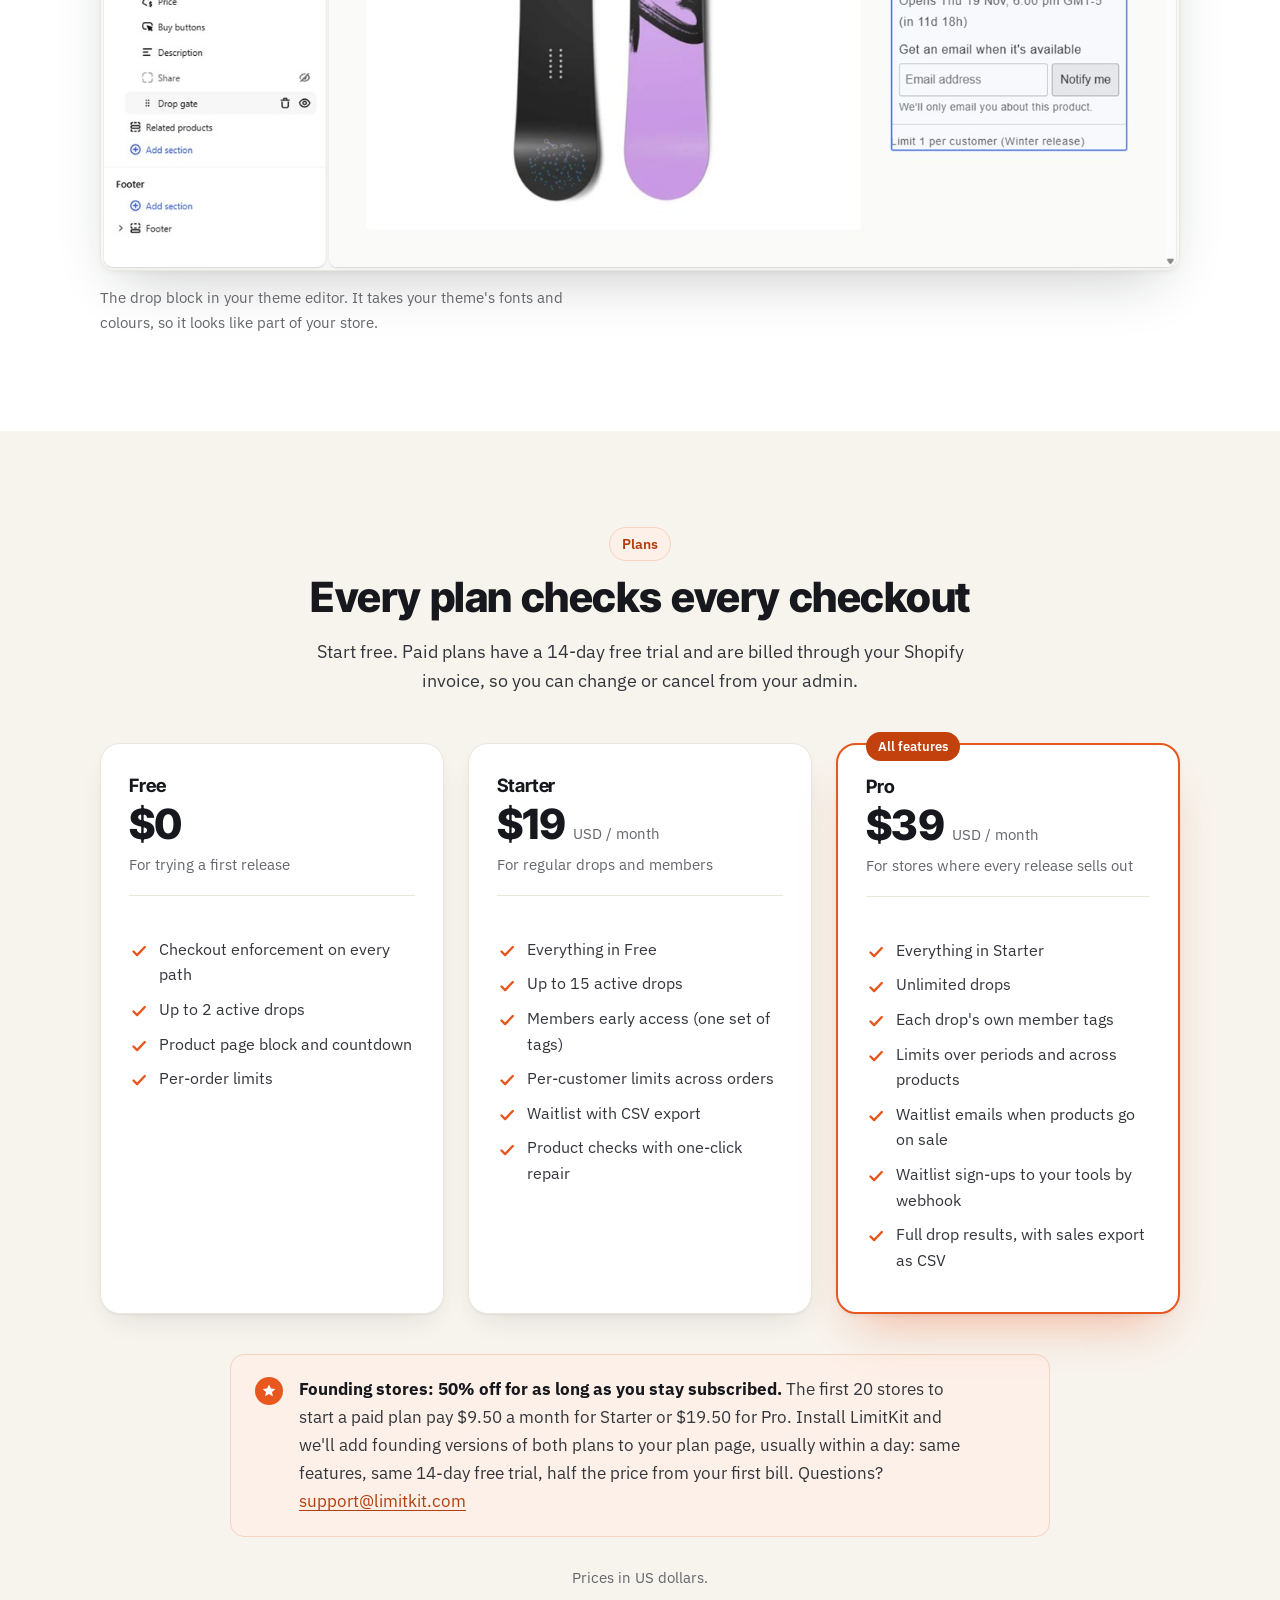
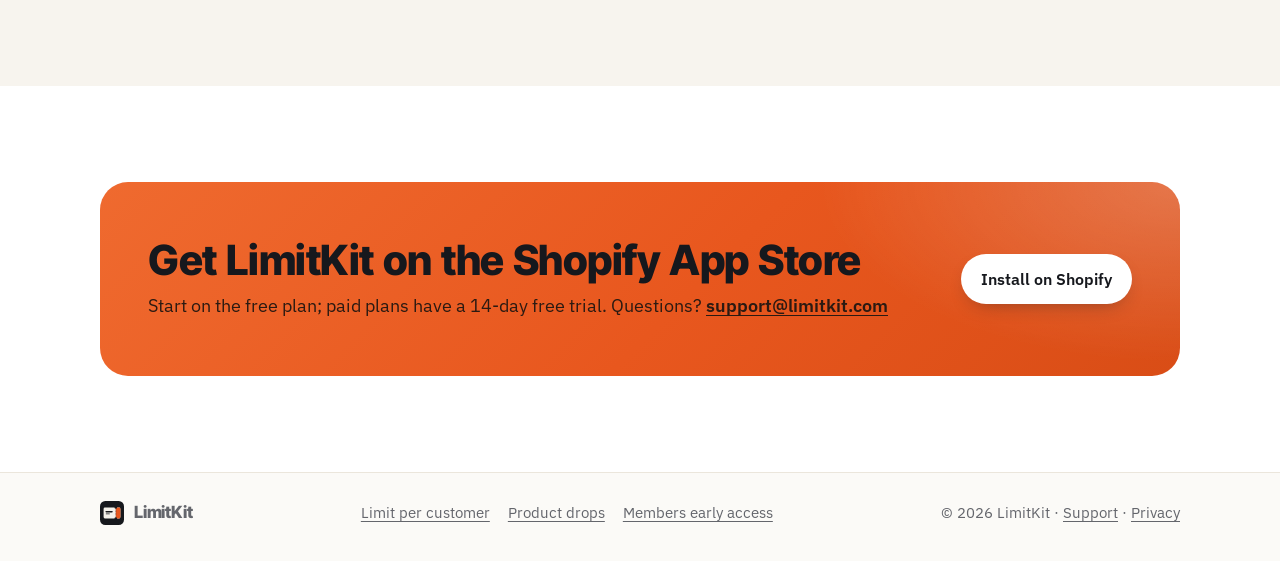
==== commit aa6c0a0a: "Founding offer: bar at the top of every page; founding plans wording Co-Authored-By: Claude Opus 5.5" ====
--- a/index.html
+++ b/index.html
@@ -10,9 +10,10 @@
 <link rel="preconnect" href="https://fonts.googleapis.com">
 <link rel="preconnect" href="https://fonts.gstatic.com" crossorigin>
 <link rel="stylesheet" href="https://fonts.googleapis.com/css2?family=Inter+Tight:wght@600;700;800&family=IBM+Plex+Sans:wght@400;600&display=swap">
-<link rel="stylesheet" href="style.css?v=20261120">
+<link rel="stylesheet" href="style.css?v=20261120b">
 </head>
 <body>
+<div class="announce" role="note"><div class="wrap"><strong>Founding stores: 50% off for as long as you stay subscribed.</strong> <span>Only the first 20 paying stores.</span> <a href="/#founding">See the offer</a></div></div>
 <header class="site"><div class="wrap">
   <a class="brand" href="./"><img src="mark.svg" alt="" width="30" height="30">LimitKit</a>
   <nav class="site" aria-label="Main"><a href="#checkout">Why checkout</a><a href="#features">Features</a><a href="#plans">Plans</a><a href="support.html">Support</a></nav>
@@ -271,7 +272,7 @@
       </div>
       <div class="callout" id="founding">
         <svg viewBox="0 0 28 28" aria-hidden="true"><circle cx="14" cy="14" r="14" fill="#e8571e"/><path d="M14 7.5l1.9 4 4.4.5-3.3 3 .9 4.3L14 17.1l-3.9 2.2.9-4.3-3.3-3 4.4-.5z" fill="#fff"/></svg>
-        <p><strong>Founding stores: 50% off for as long as you stay subscribed.</strong> The first 20 stores to start a paid plan pay $9.50 a month for Starter or $19.50 for Pro. Start the 14-day free trial as usual: the discount is applied when your trial ends, shows on your Shopify bill, and carries over if you switch between Starter and Pro. Questions? <a href="mailto:support@limitkit.com">support@limitkit.com</a></p>
+        <p><strong>Founding stores: 50% off for as long as you stay subscribed.</strong> The first 20 stores to start a paid plan pay $9.50 a month for Starter or $19.50 for Pro. Install LimitKit and we'll add founding versions of both plans to your plan page, usually within a day: same features, same 14-day free trial, half the price from your first bill. Questions? <a href="mailto:support@limitkit.com">support@limitkit.com</a></p>
       </div>
       <p class="plans-note">Prices in US dollars.</p>
     </div>
--- a/style.css
+++ b/style.css
@@ -38,6 +38,14 @@
 a:focus-visible, .btn:focus-visible { outline: 2px solid var(--signal-deep); outline-offset: 3px; border-radius: 6px; }
 code { font: 0.9em var(--f-code); background: var(--paper); border: 1px solid var(--line); border-radius: 6px; padding: 1px 6px; white-space: nowrap; }
 .wrap { max-width: 1120px; margin: 0 auto; padding-left: max(20px, env(safe-area-inset-left)); padding-right: max(20px, env(safe-area-inset-right)); }
+
+/* Founding offer bar */
+.announce { background: var(--signal-deep); color: #fff; font-size: 0.92rem; line-height: 1.45; text-align: center; }
+.announce .wrap { padding-block: 9px; }
+.announce strong { font-weight: 600; }
+.announce span { opacity: 0.9; }
+.announce a { color: #fff; font-weight: 600; text-decoration: underline; text-underline-offset: 3px; white-space: nowrap; margin-left: 4px; }
+.announce a:focus-visible { outline-color: #fff; }
 
 /* Header */
 header.site { position: sticky; top: 0; z-index: 10; background: rgba(255, 255, 255, 0.86); backdrop-filter: saturate(1.4) blur(12px); -webkit-backdrop-filter: saturate(1.4) blur(12px); border-bottom: 1px solid var(--line); }
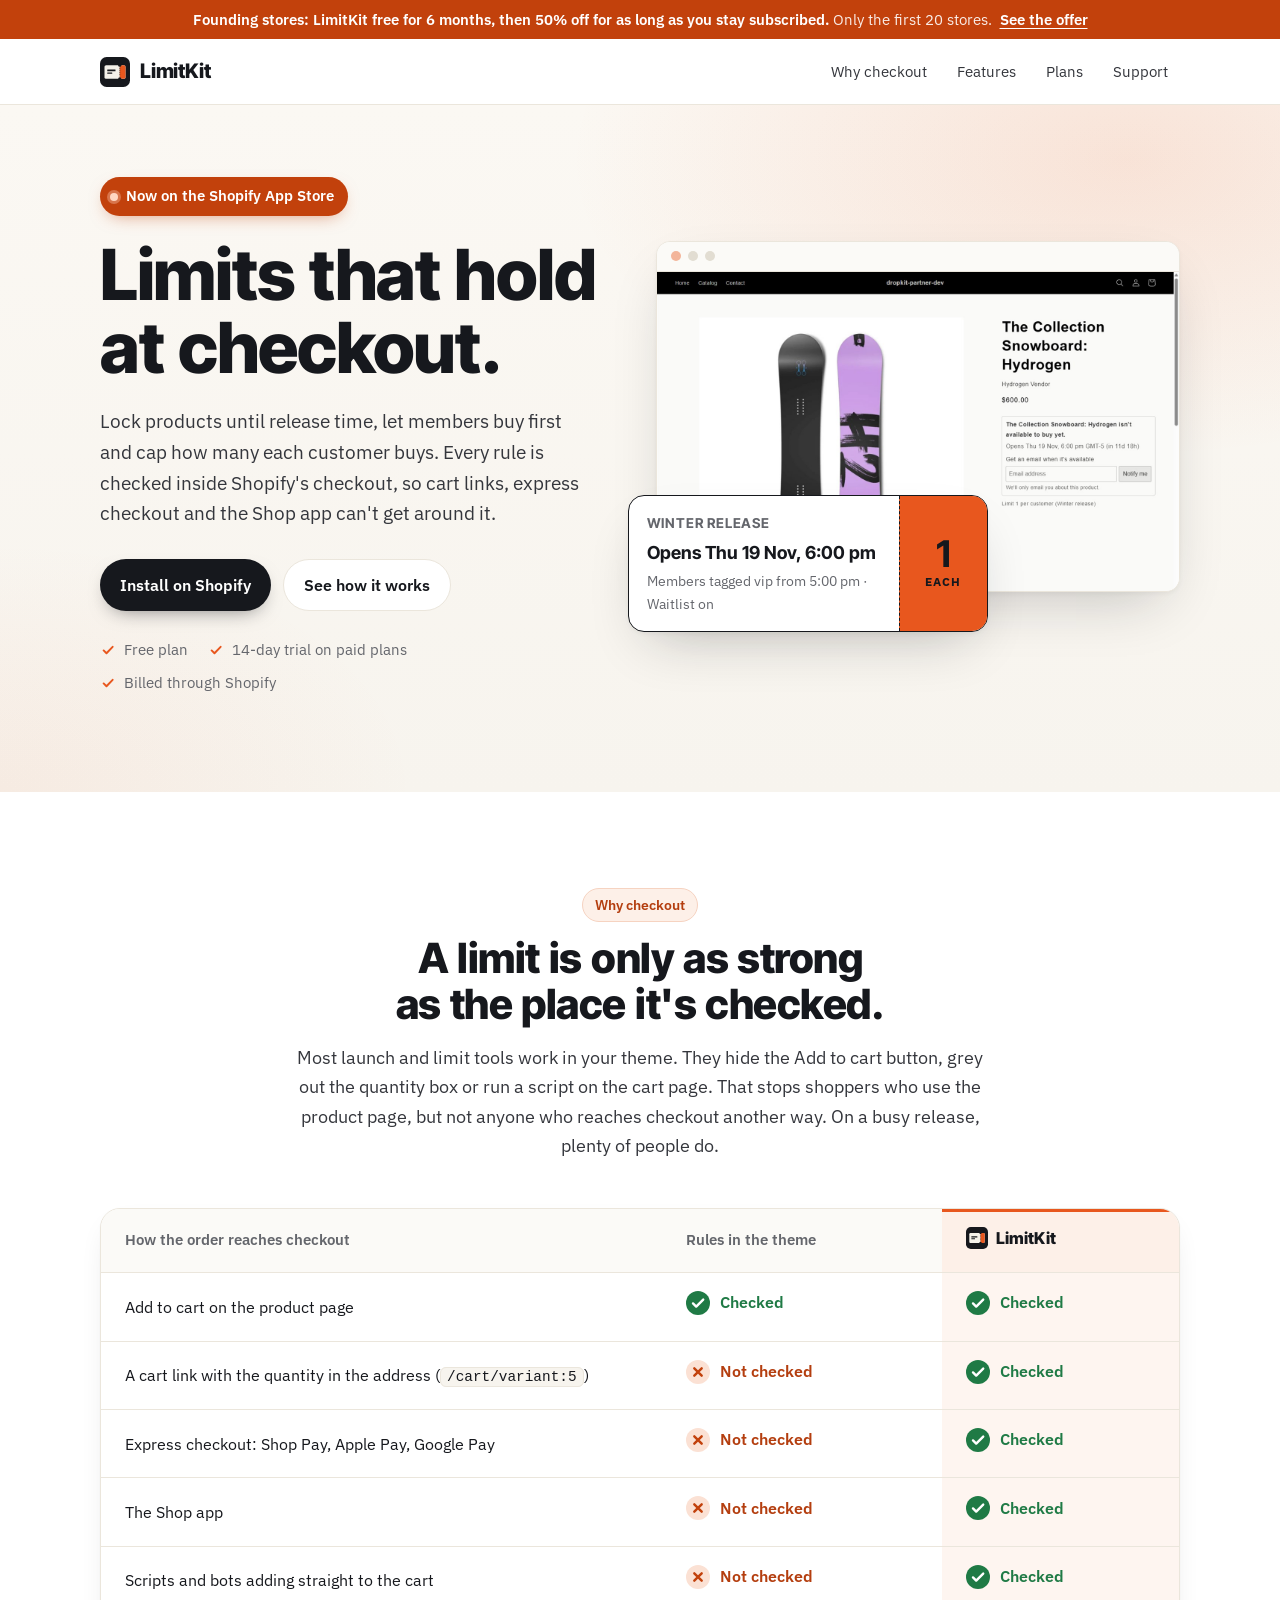
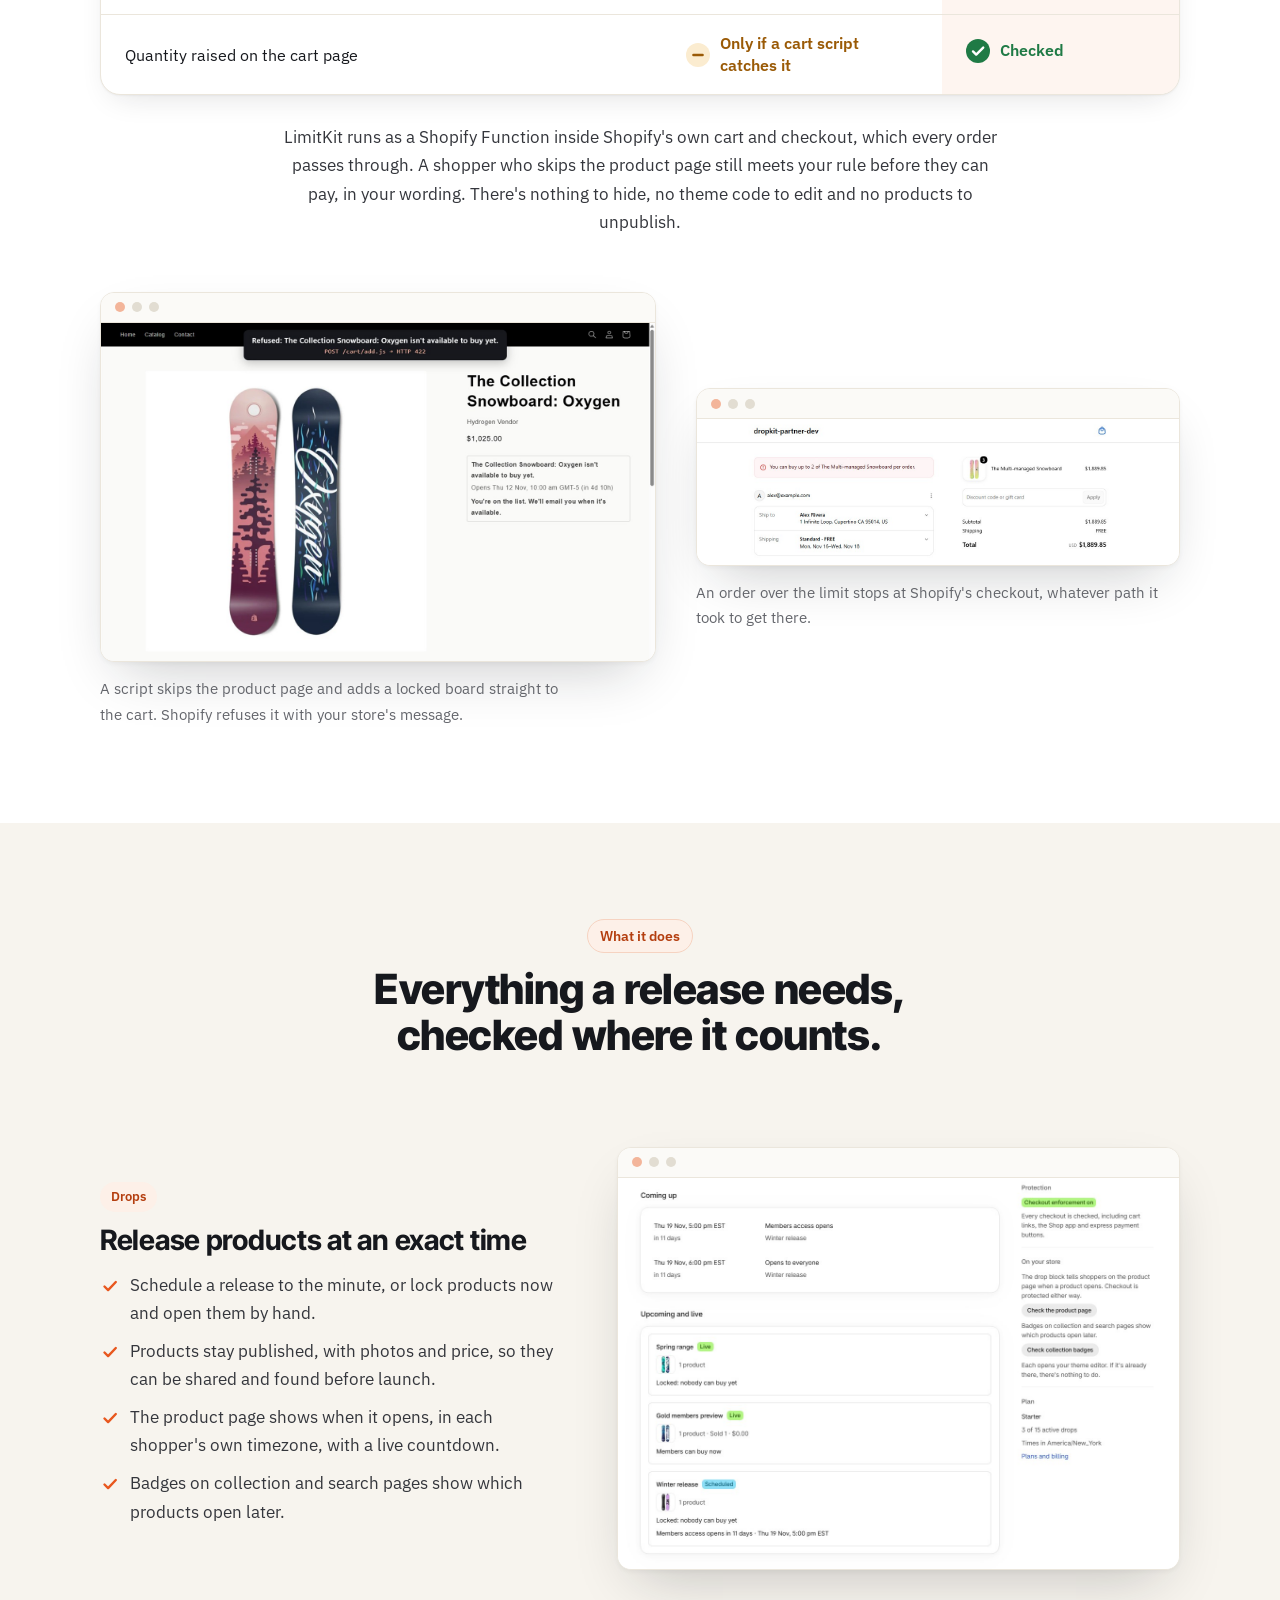
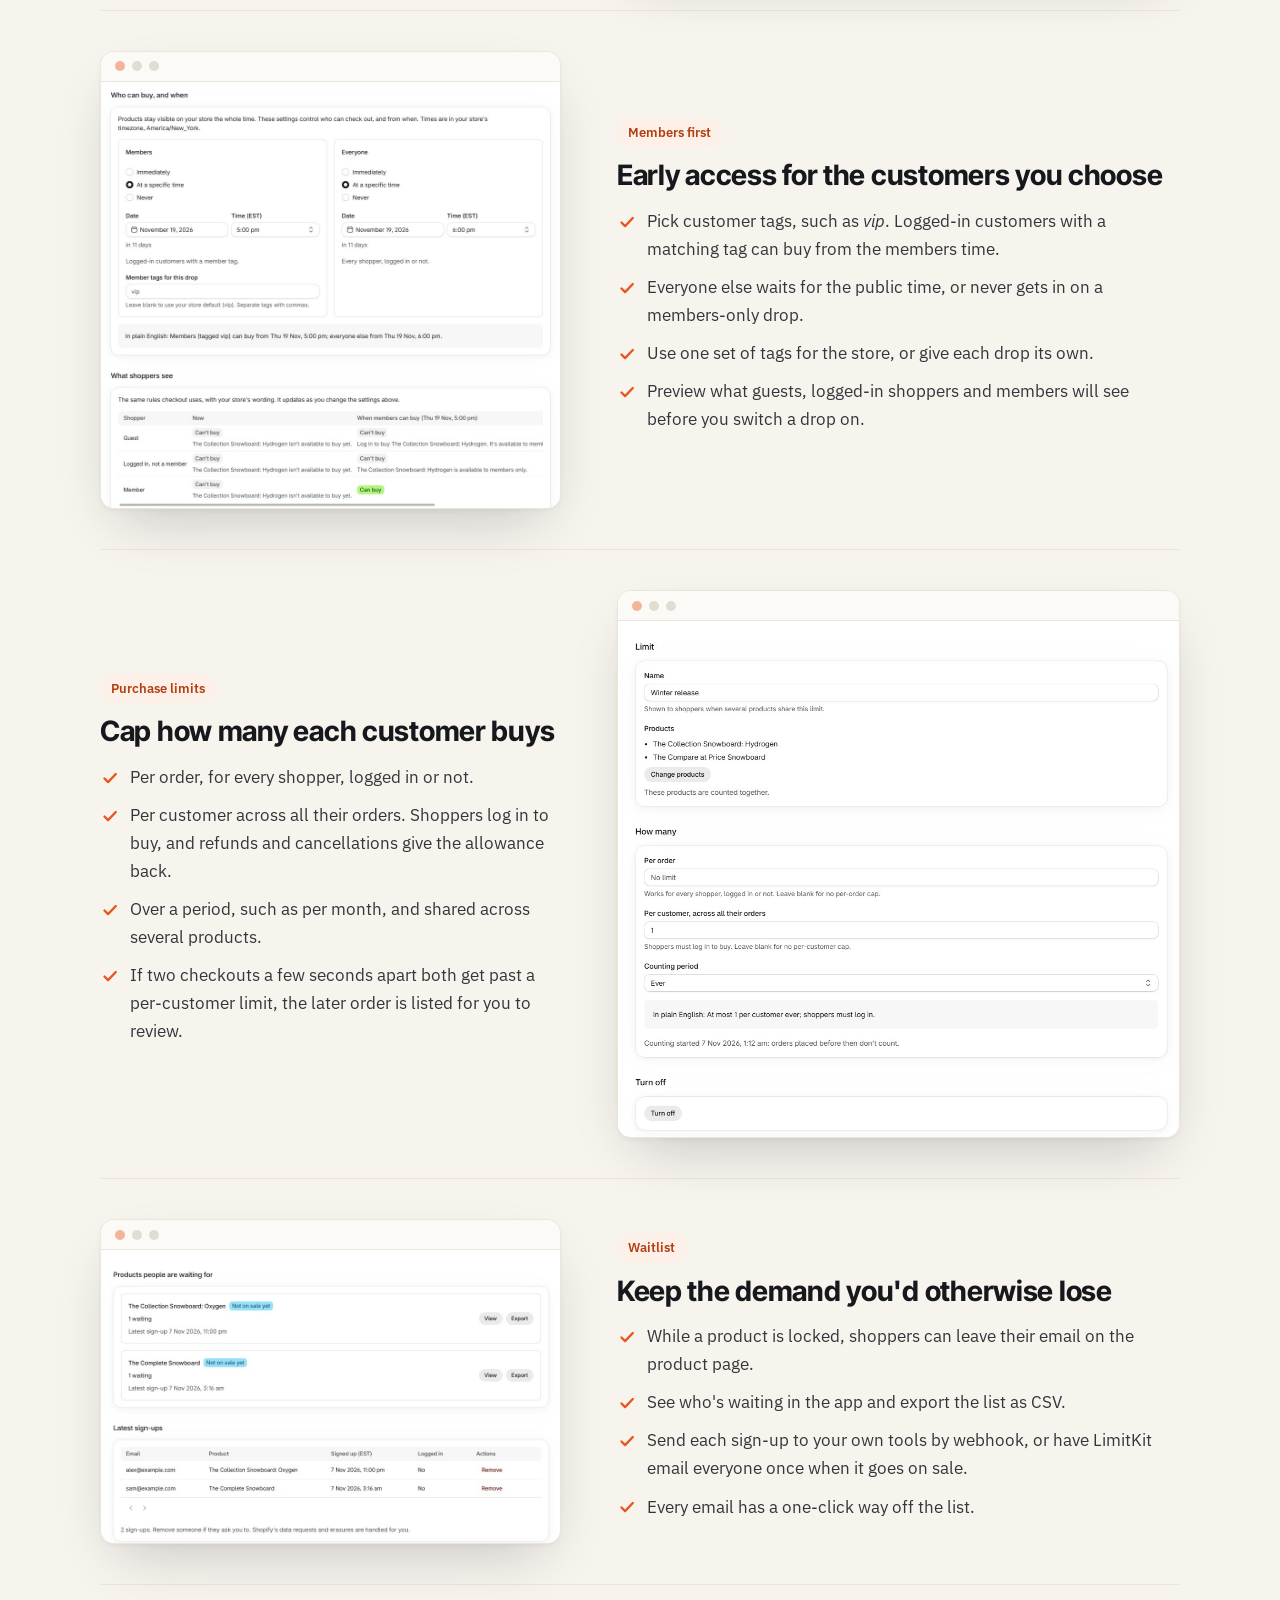
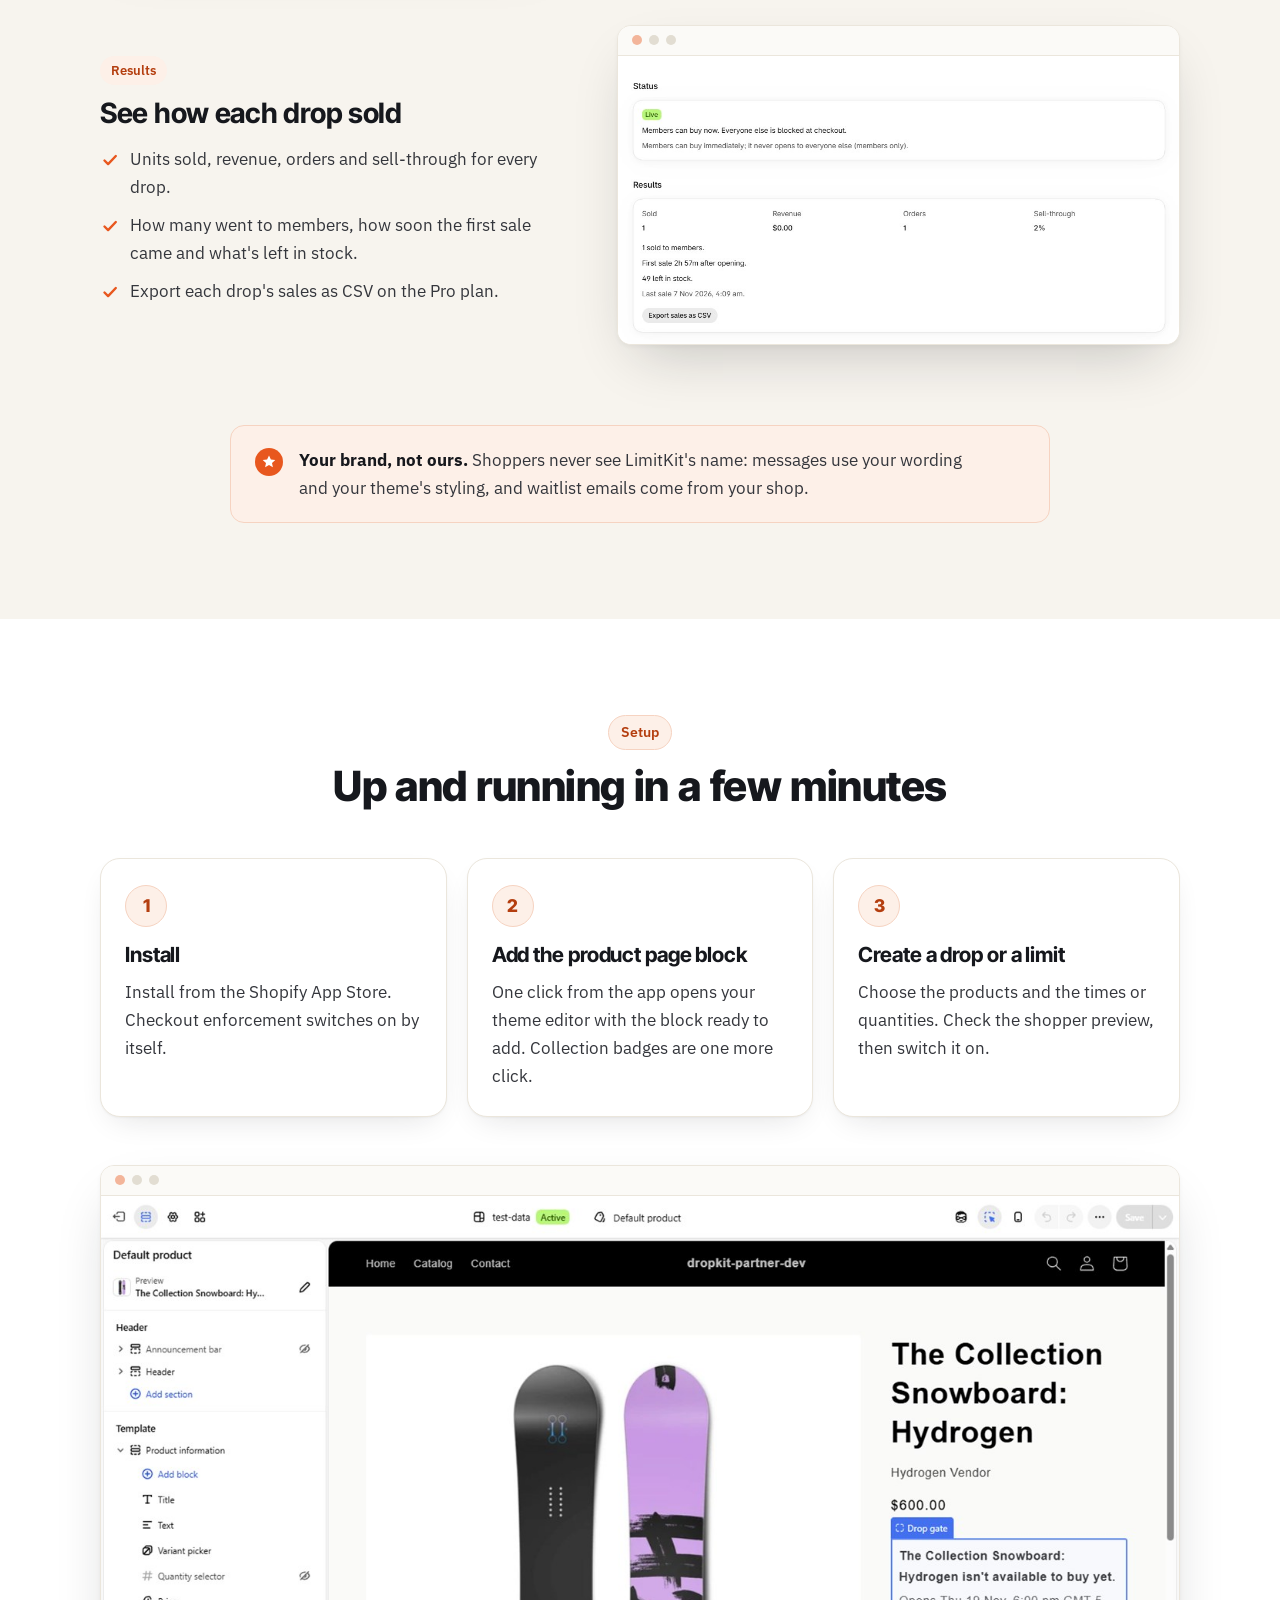
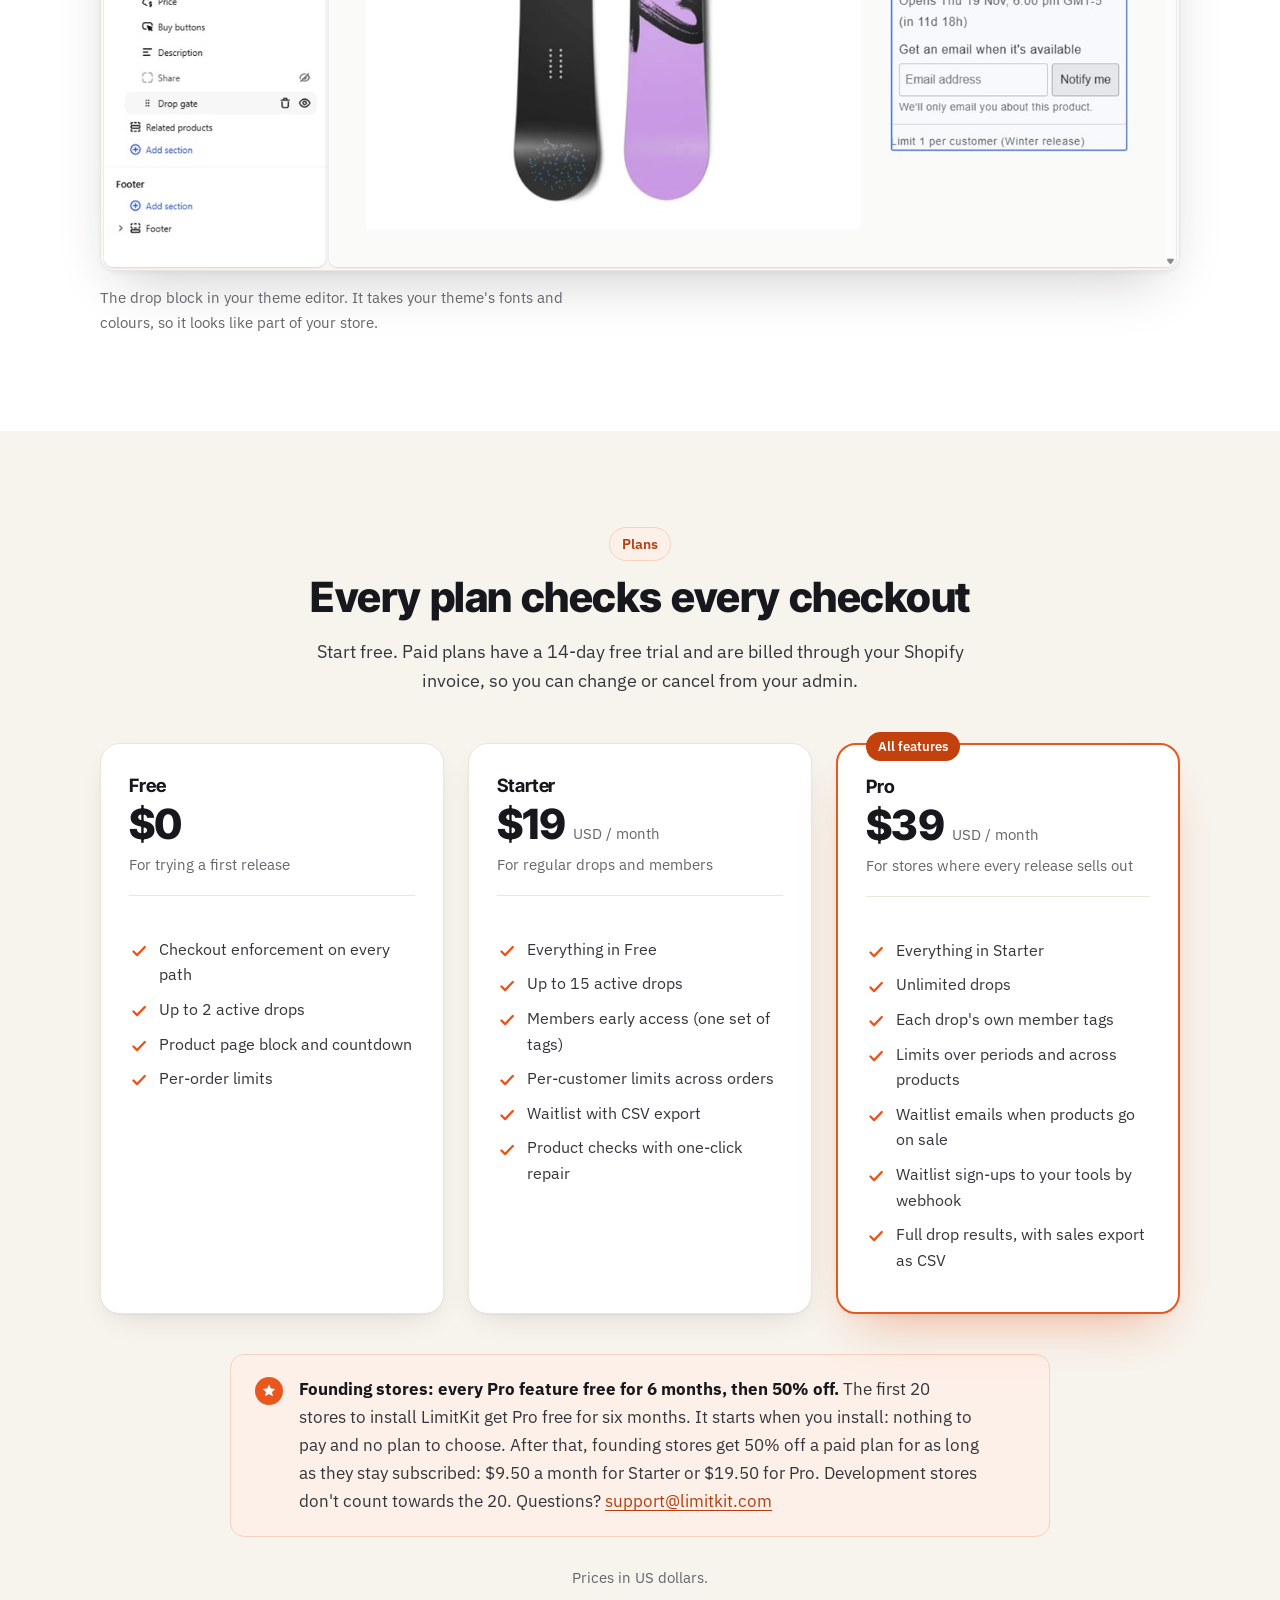
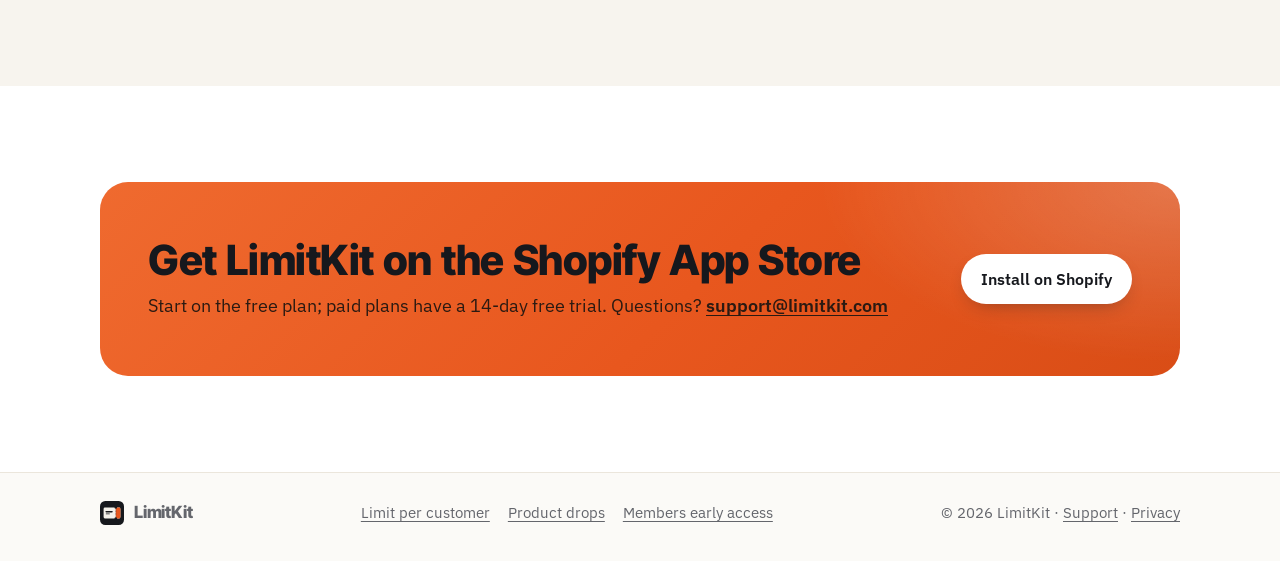
==== commit 4b509932: "Founding offer: Pro free for 6 months for the first 20 stores, then 50% off The bar on every page, t" ====
--- a/index.html
+++ b/index.html
@@ -13,7 +13,7 @@
 <link rel="stylesheet" href="style.css?v=20261120b">
 </head>
 <body>
-<div class="announce" role="note"><div class="wrap"><strong>Founding stores: 50% off for as long as you stay subscribed.</strong> <span>Only the first 20 paying stores.</span> <a href="/#founding">See the offer</a></div></div>
+<div class="announce" role="note"><div class="wrap"><strong>Founding stores: LimitKit free for 6 months, then 50% off for as long as you stay subscribed.</strong> <span>Only the first 20 stores.</span> <a href="/#founding">See the offer</a></div></div>
 <header class="site"><div class="wrap">
   <a class="brand" href="./"><img src="mark.svg" alt="" width="30" height="30">LimitKit</a>
   <nav class="site" aria-label="Main"><a href="#checkout">Why checkout</a><a href="#features">Features</a><a href="#plans">Plans</a><a href="support.html">Support</a></nav>
@@ -272,7 +272,7 @@
       </div>
       <div class="callout" id="founding">
         <svg viewBox="0 0 28 28" aria-hidden="true"><circle cx="14" cy="14" r="14" fill="#e8571e"/><path d="M14 7.5l1.9 4 4.4.5-3.3 3 .9 4.3L14 17.1l-3.9 2.2.9-4.3-3.3-3 4.4-.5z" fill="#fff"/></svg>
-        <p><strong>Founding stores: 50% off for as long as you stay subscribed.</strong> The first 20 stores to start a paid plan pay $9.50 a month for Starter or $19.50 for Pro. Install LimitKit and we'll add founding versions of both plans to your plan page, usually within a day: same features, same 14-day free trial, half the price from your first bill. Questions? <a href="mailto:support@limitkit.com">support@limitkit.com</a></p>
+        <p><strong>Founding stores: every Pro feature free for 6 months, then 50% off.</strong> The first 20 stores to install LimitKit get Pro free for six months. It starts when you install: nothing to pay and no plan to choose. After that, founding stores get 50% off a paid plan for as long as they stay subscribed: $9.50 a month for Starter or $19.50 for Pro. Development stores don't count towards the 20. Questions? <a href="mailto:support@limitkit.com">support@limitkit.com</a></p>
       </div>
       <p class="plans-note">Prices in US dollars.</p>
     </div>
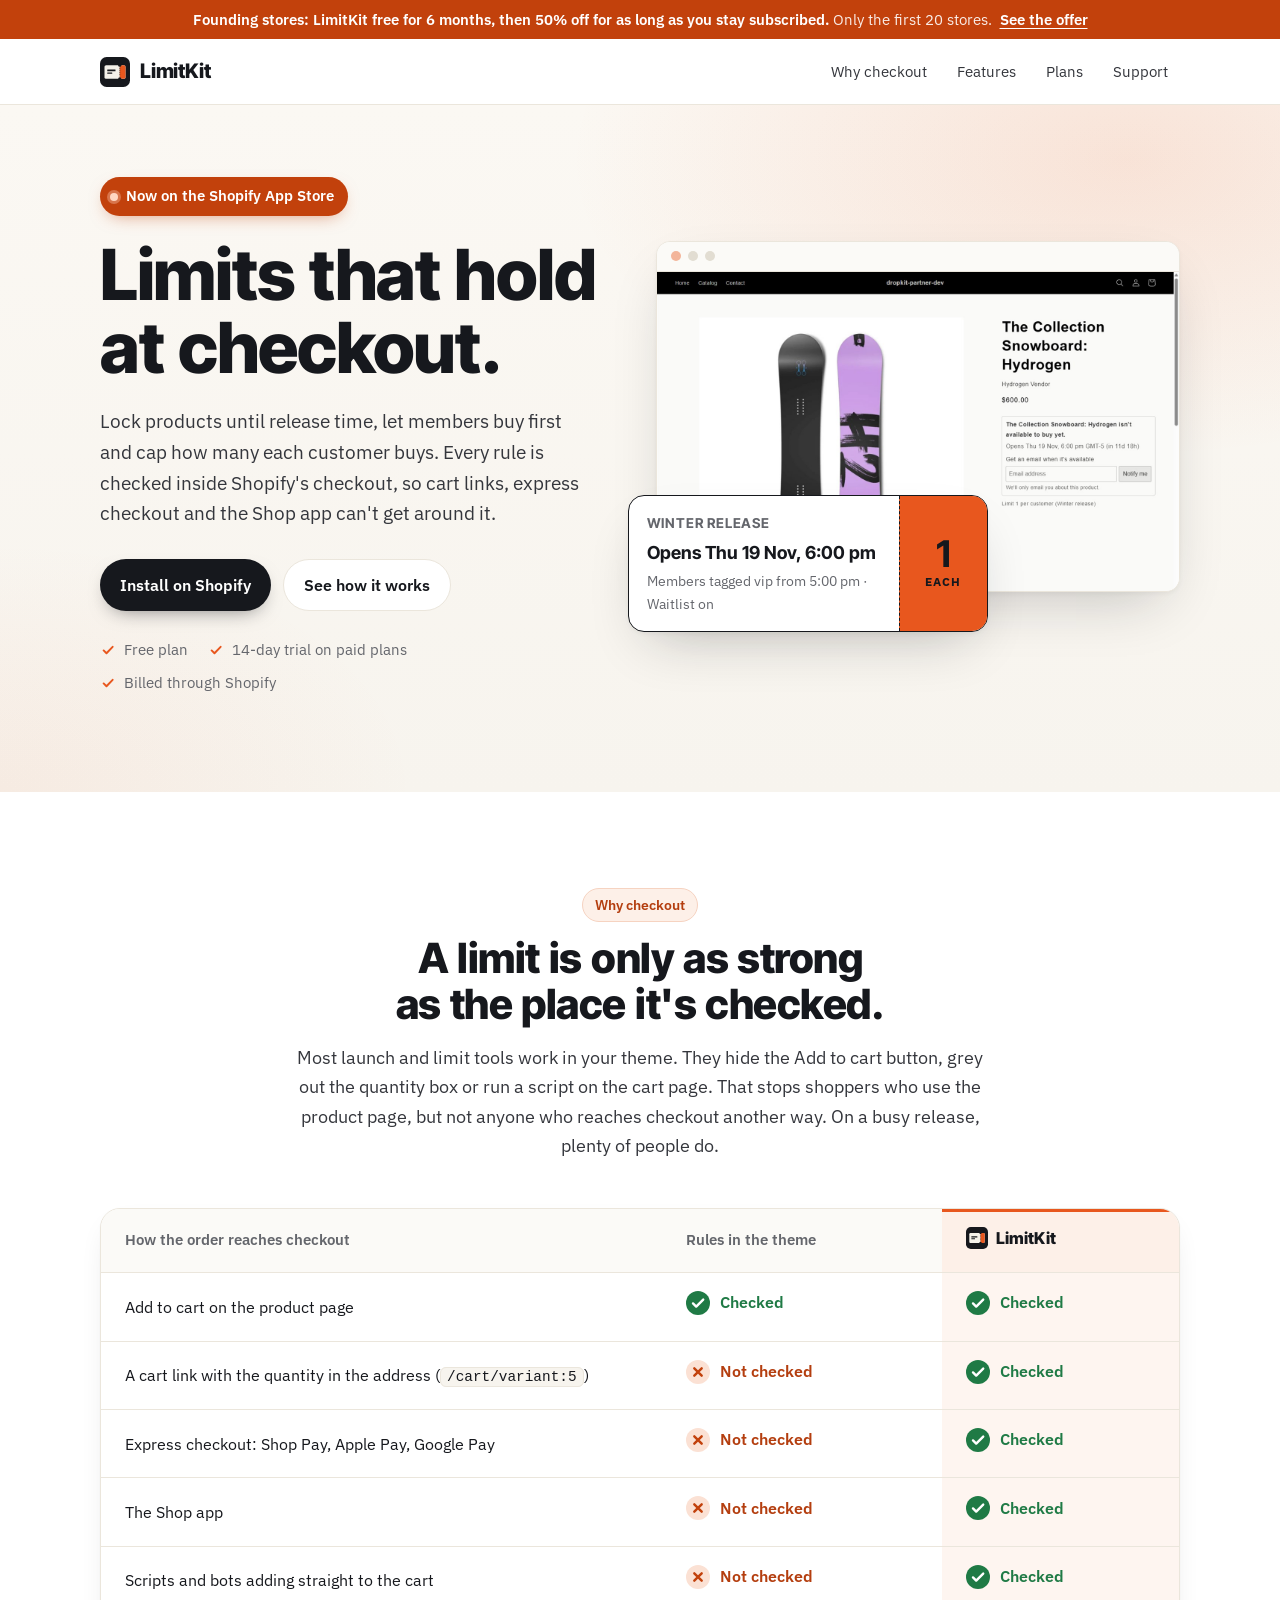
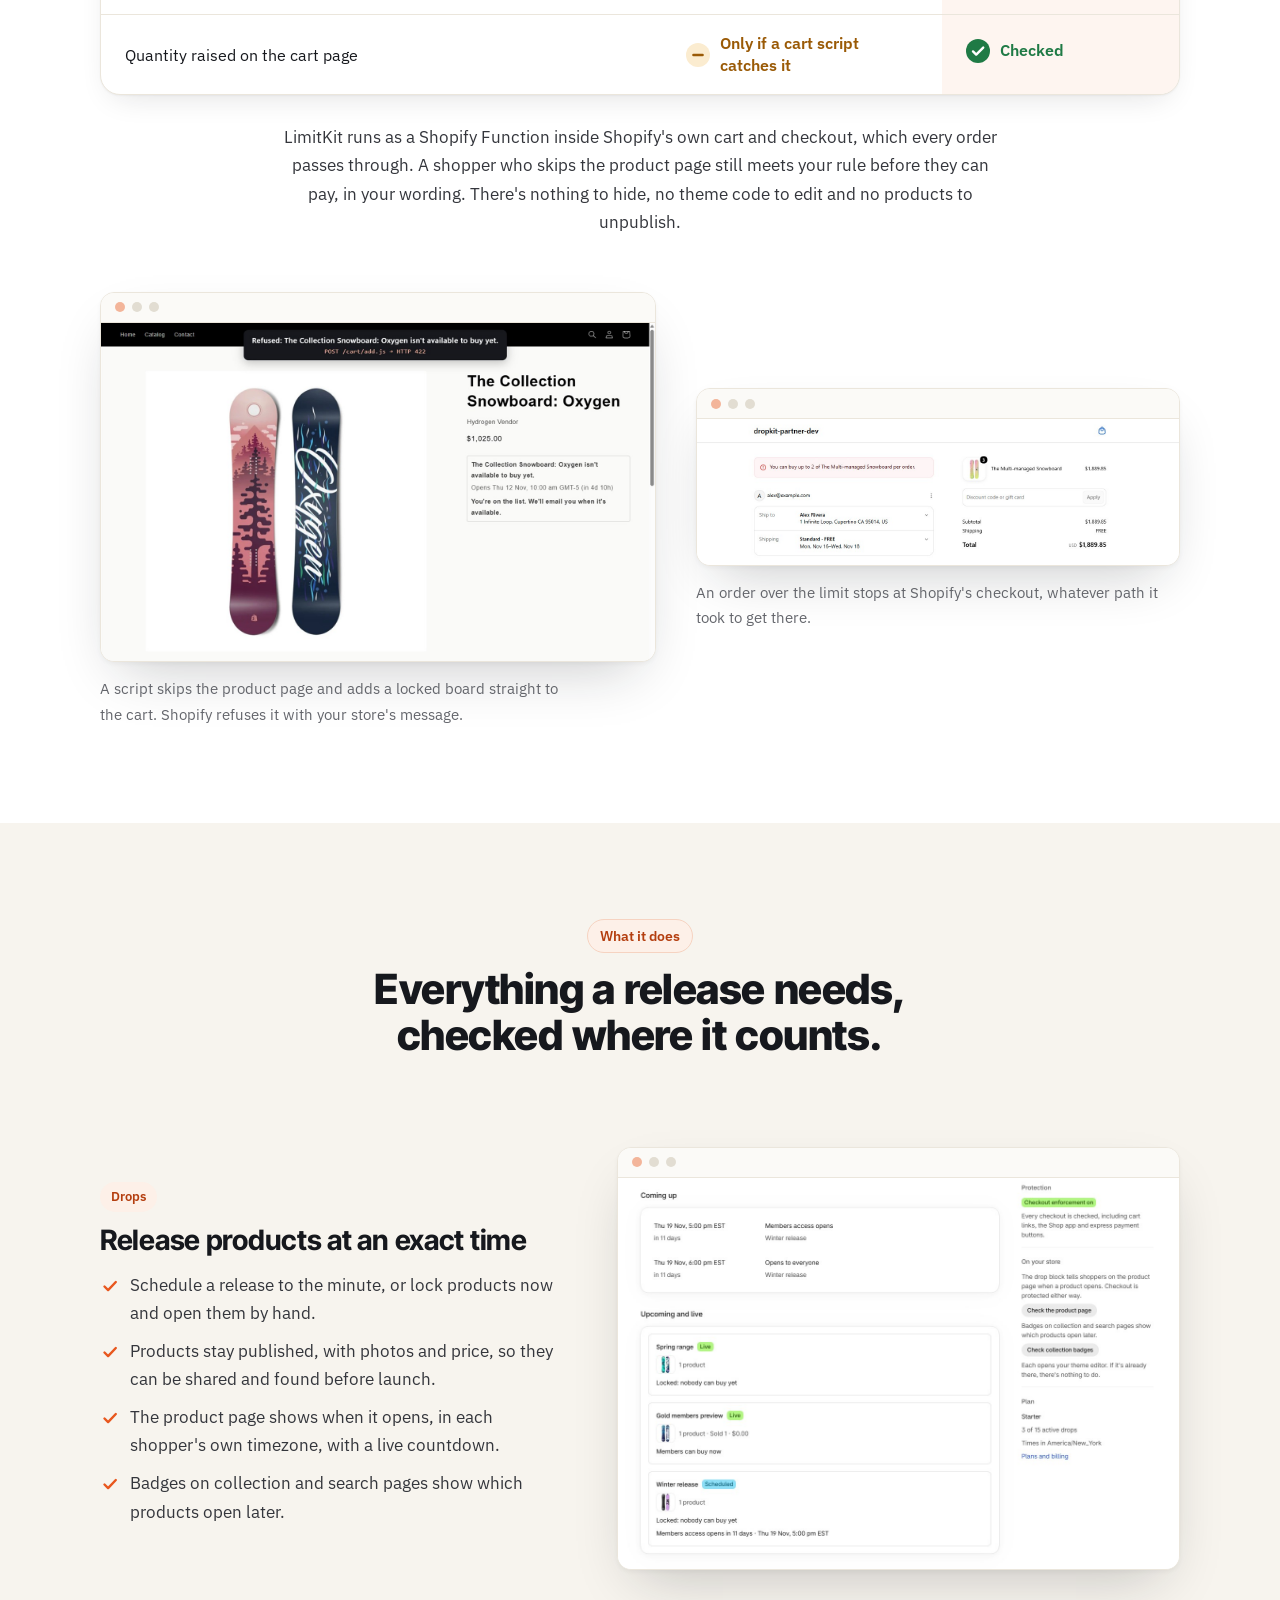
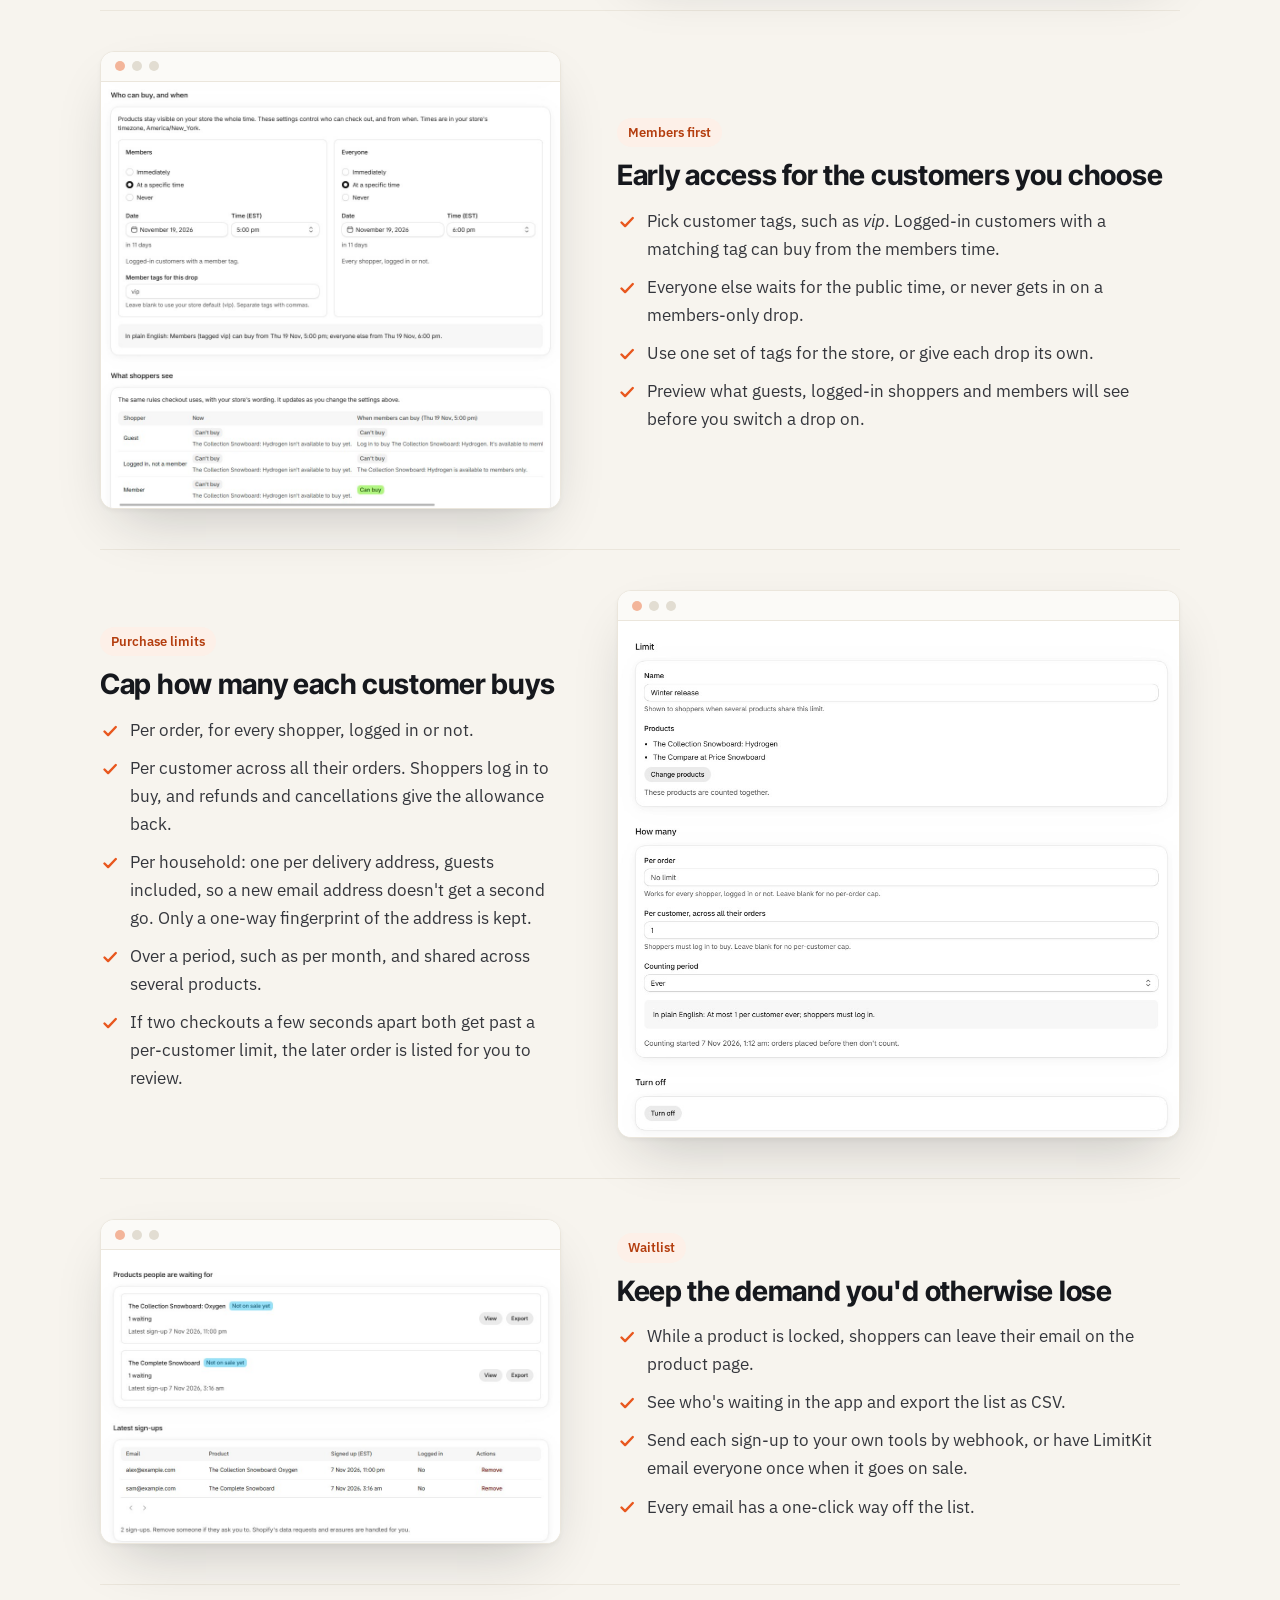
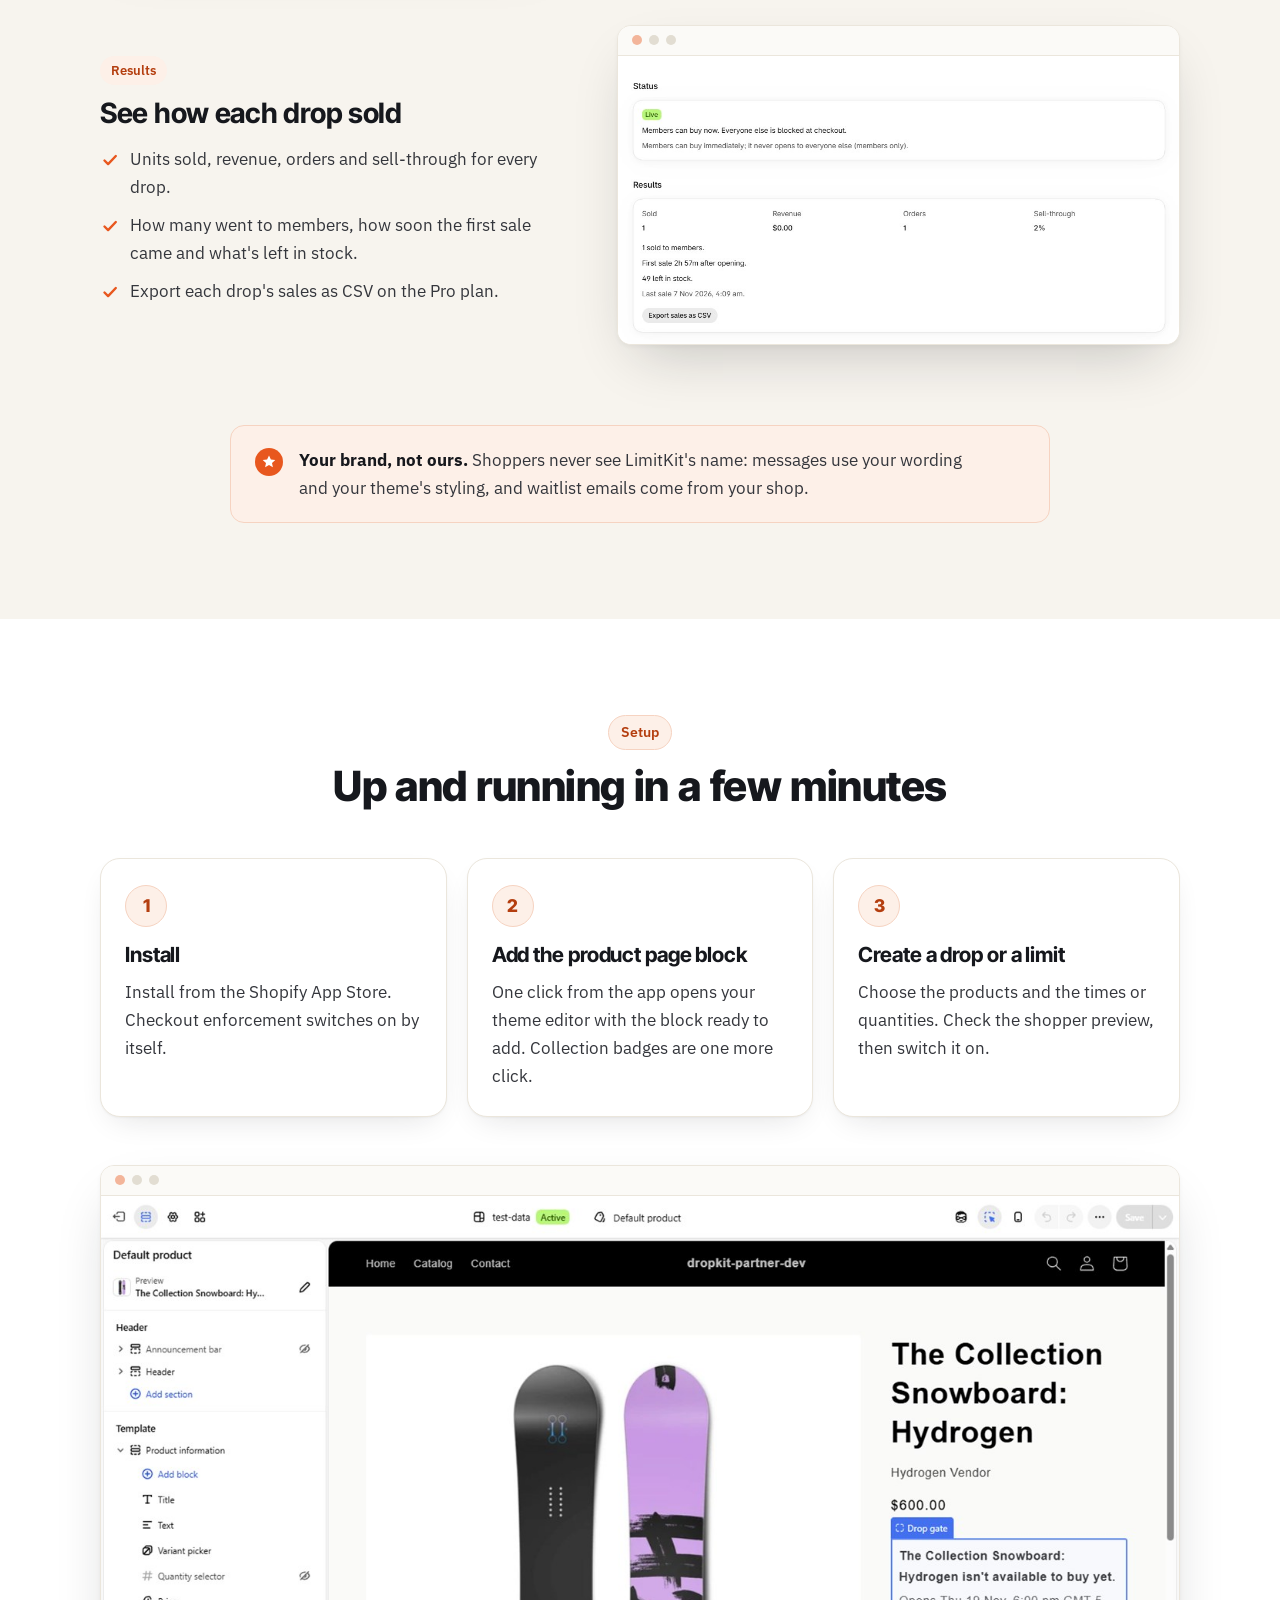
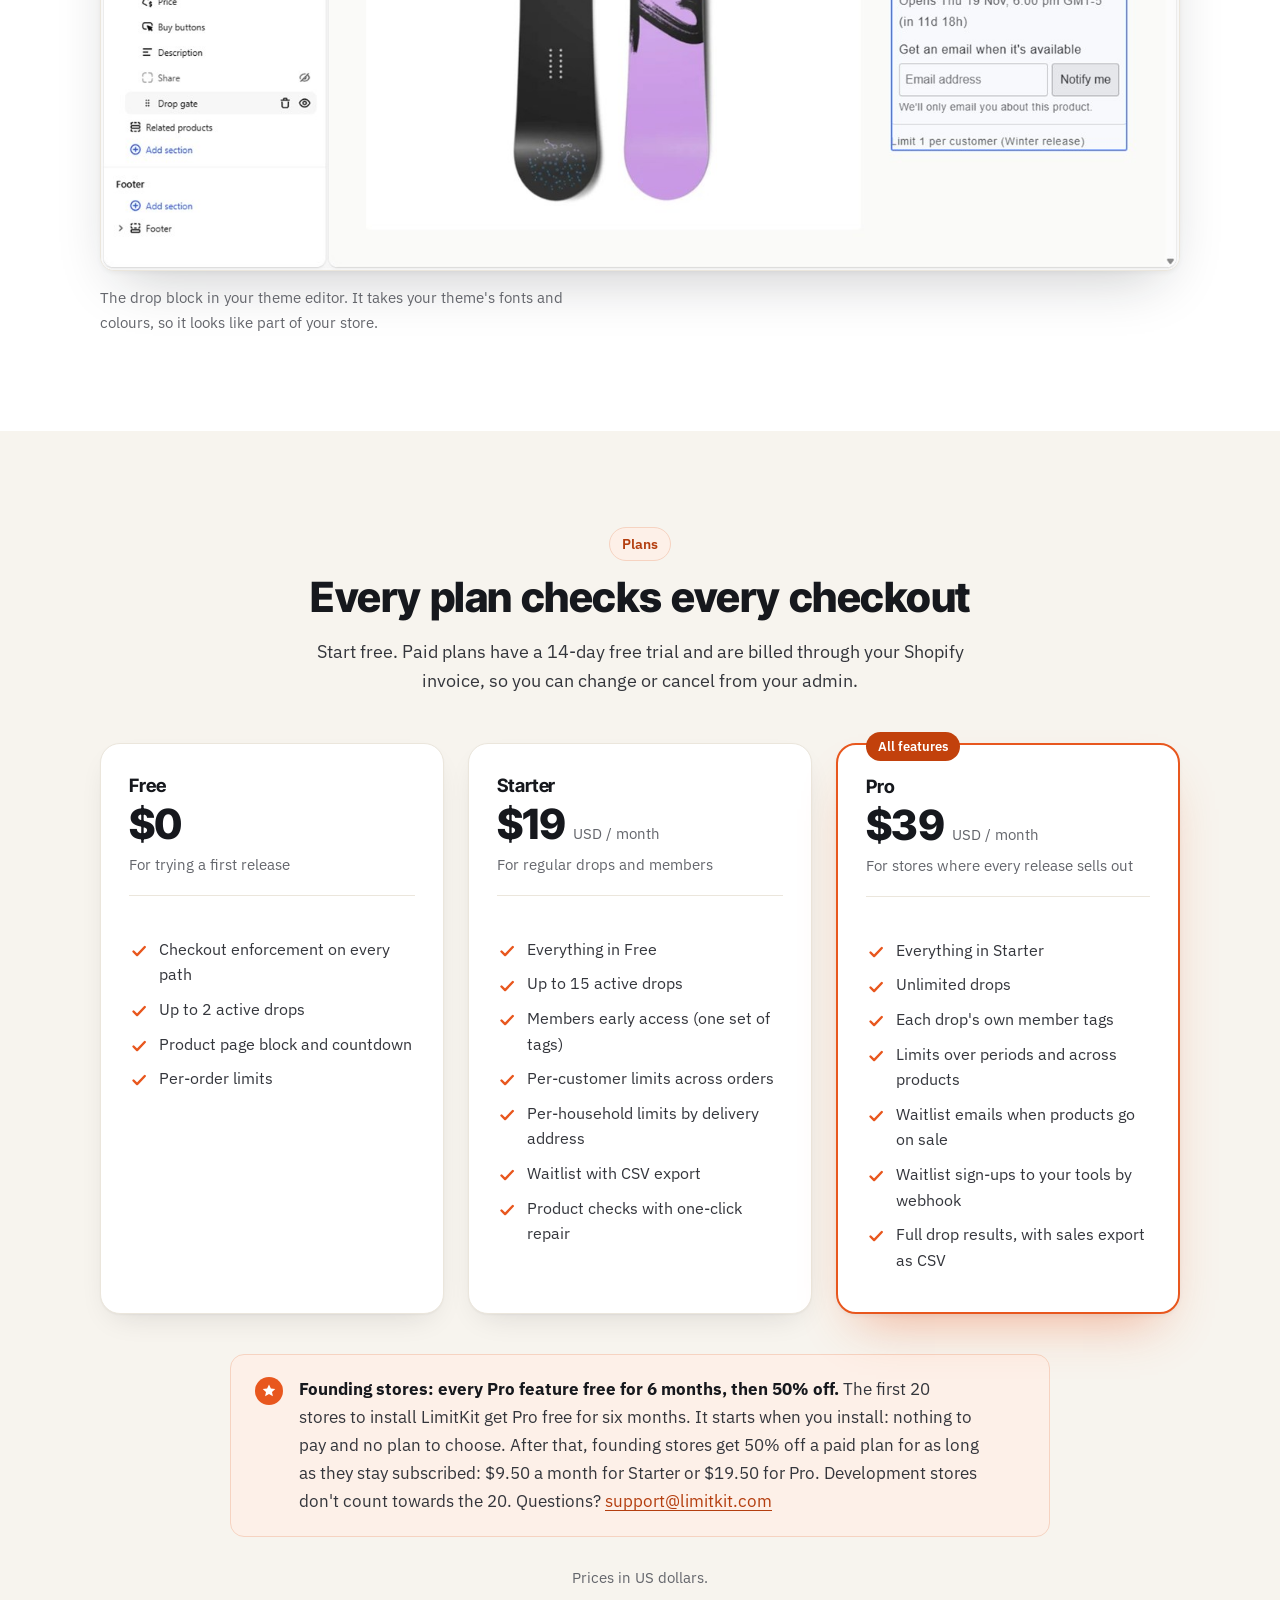
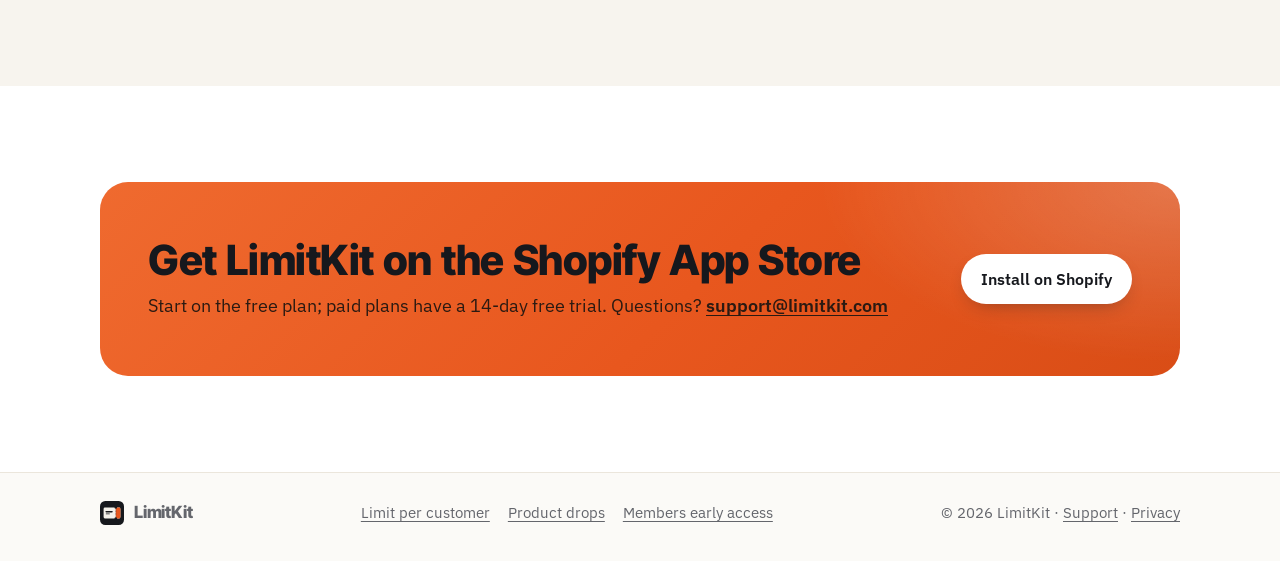
==== commit 32e4bb39: "Per-household limits are live: add them to the home page features and plans, and the limit-per-custo" ====
--- a/index.html
+++ b/index.html
@@ -151,6 +151,7 @@
           <ul class="ticks">
             <li>Per order, for every shopper, logged in or not.</li>
             <li>Per customer across all their orders. Shoppers log in to buy, and refunds and cancellations give the allowance back.</li>
+            <li>Per household: one per delivery address, guests included, so a new email address doesn't get a second go. Only a one-way fingerprint of the address is kept.</li>
             <li>Over a period, such as per month, and shared across several products.</li>
             <li>If two checkouts a few seconds apart both get past a per-customer limit, the later order is listed for you to review.</li>
           </ul>
@@ -250,6 +251,7 @@
             <li>Up to 15 active drops</li>
             <li>Members early access (one set of tags)</li>
             <li>Per-customer limits across orders</li>
+            <li>Per-household limits by delivery address</li>
             <li>Waitlist with CSV export</li>
             <li>Product checks with one-click repair</li>
           </ul>
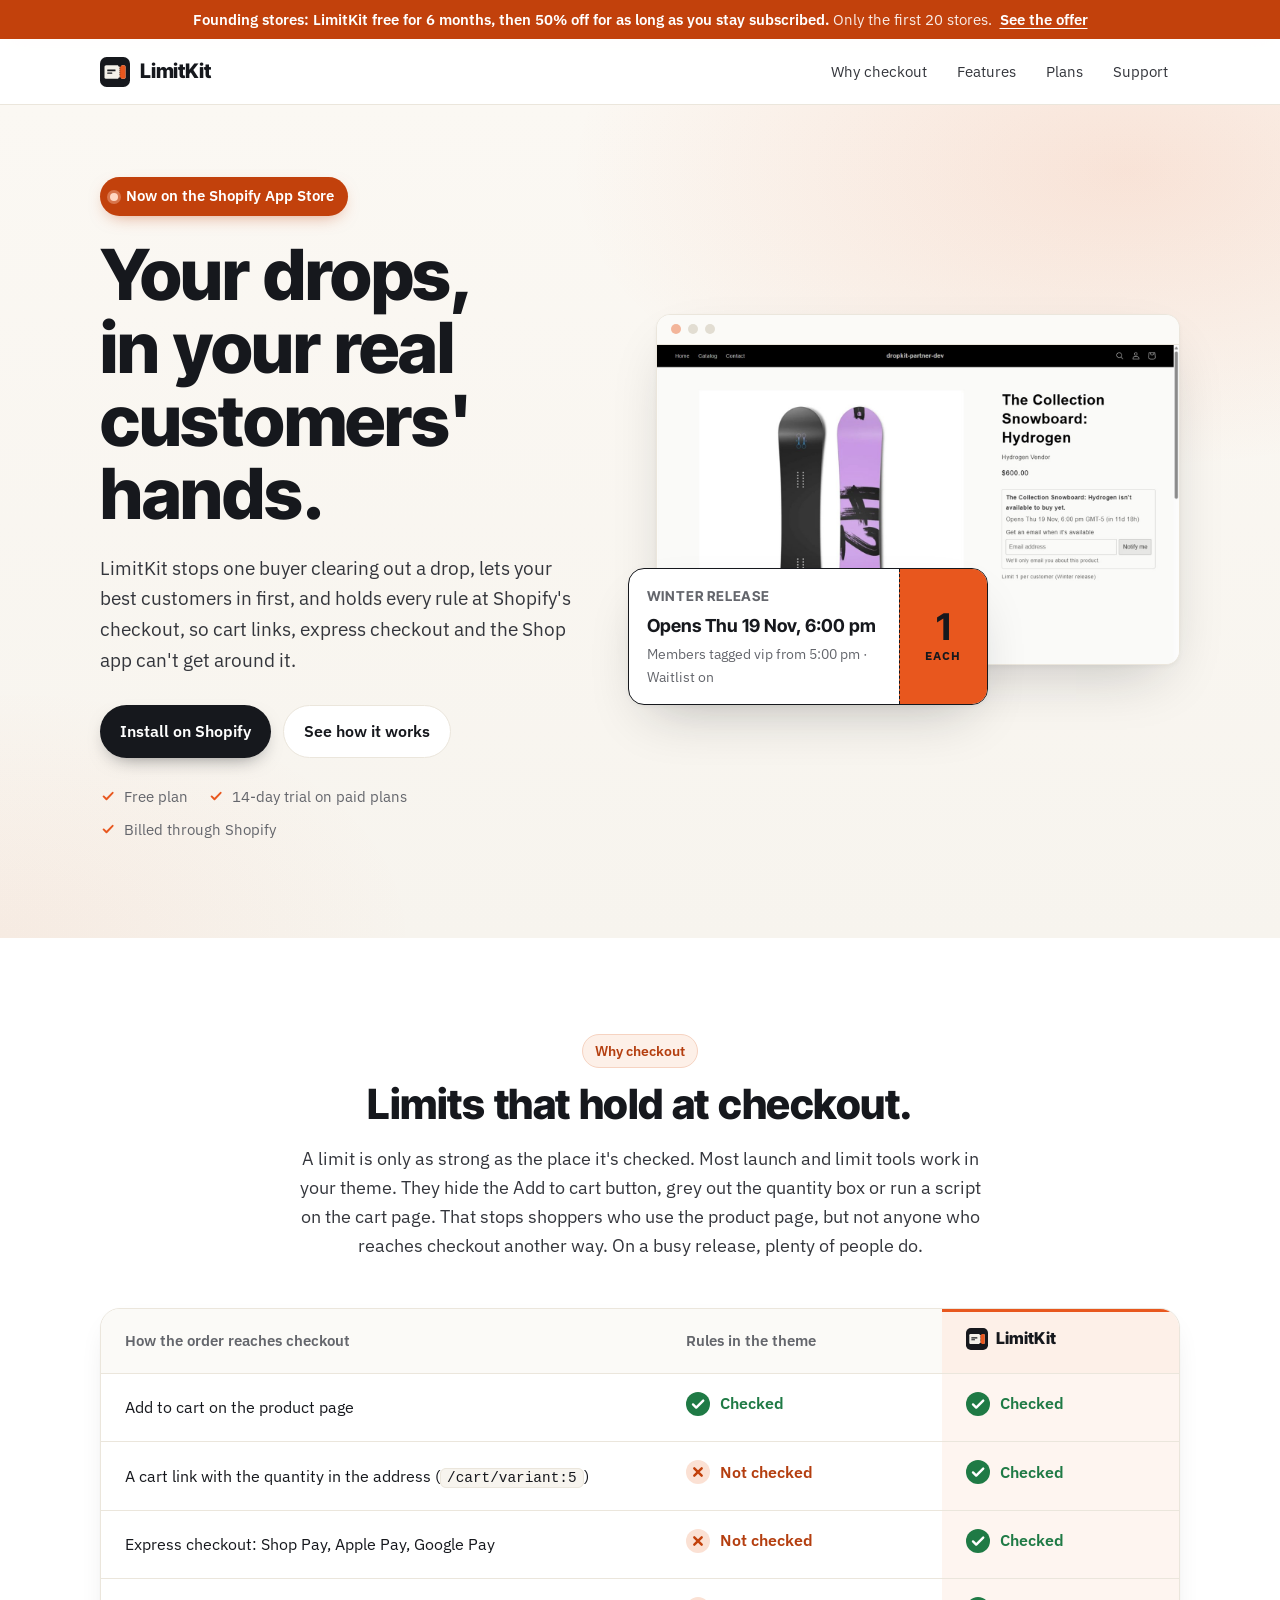
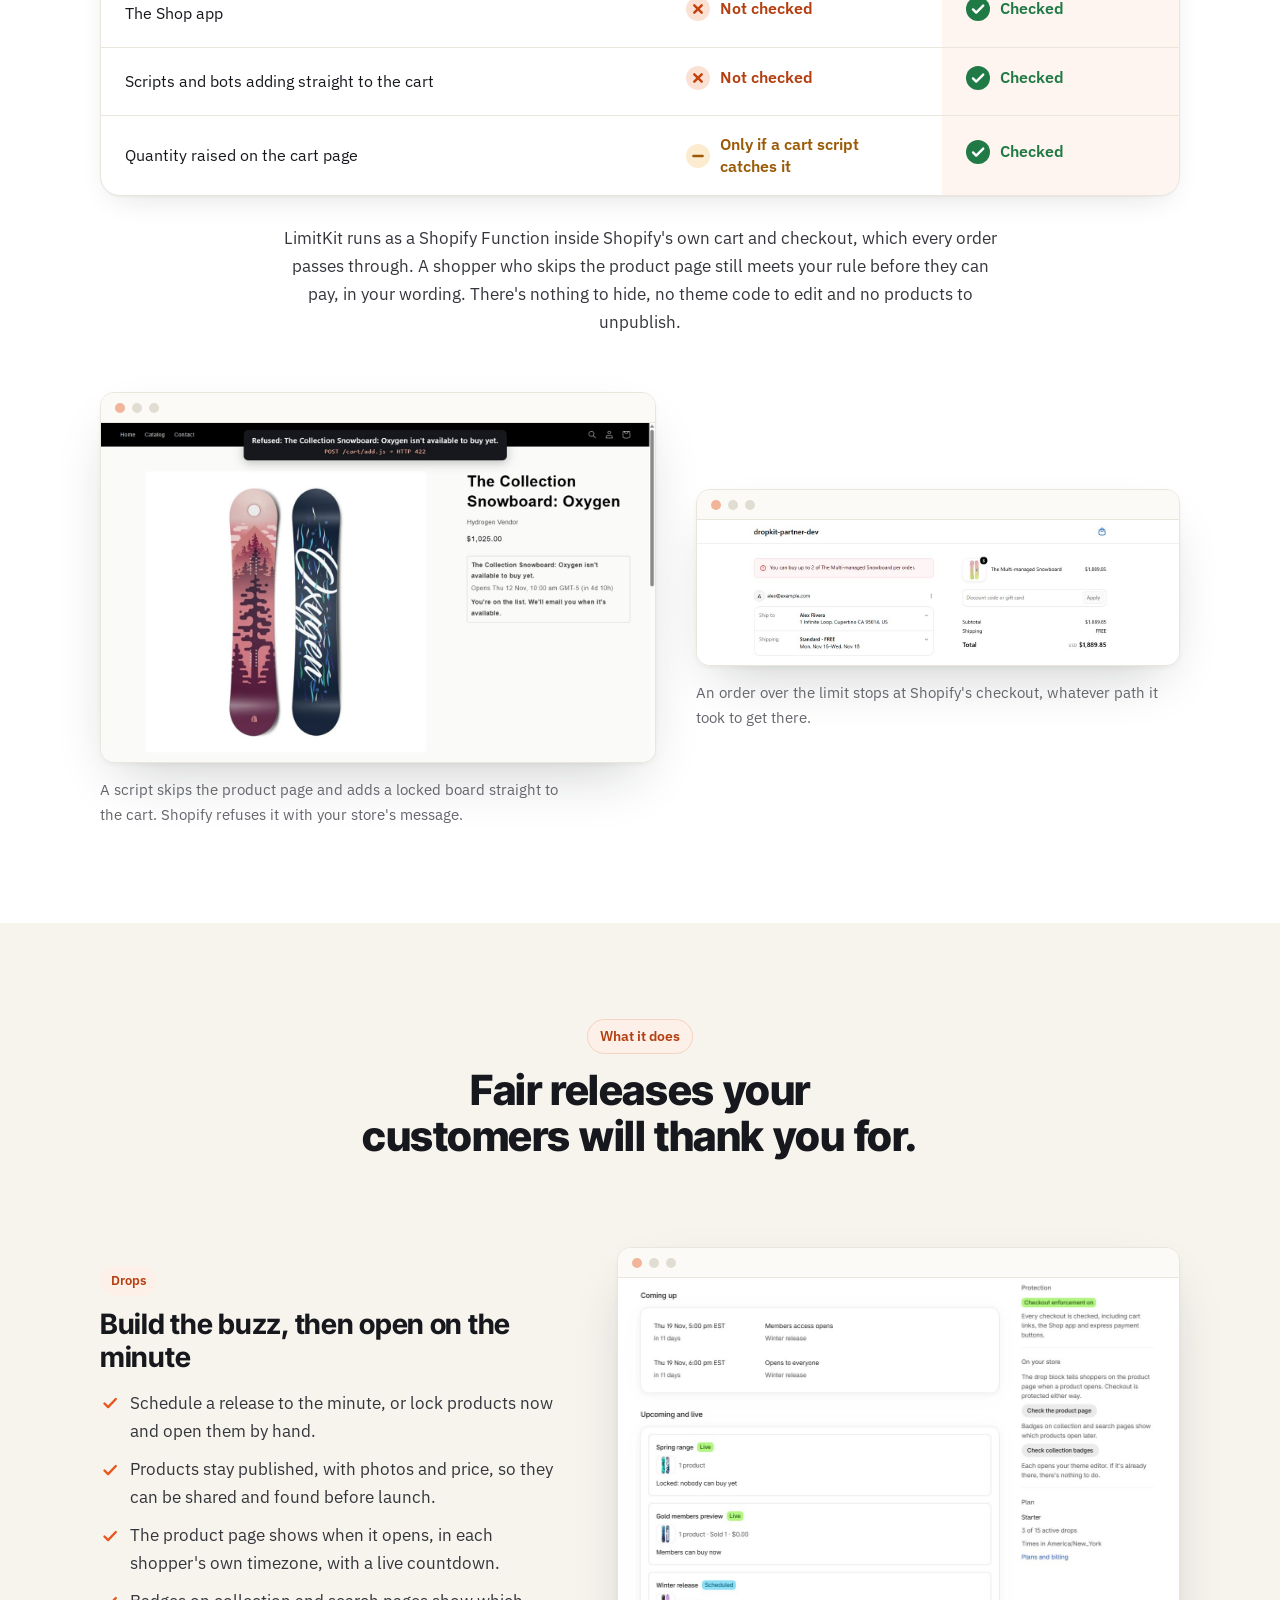
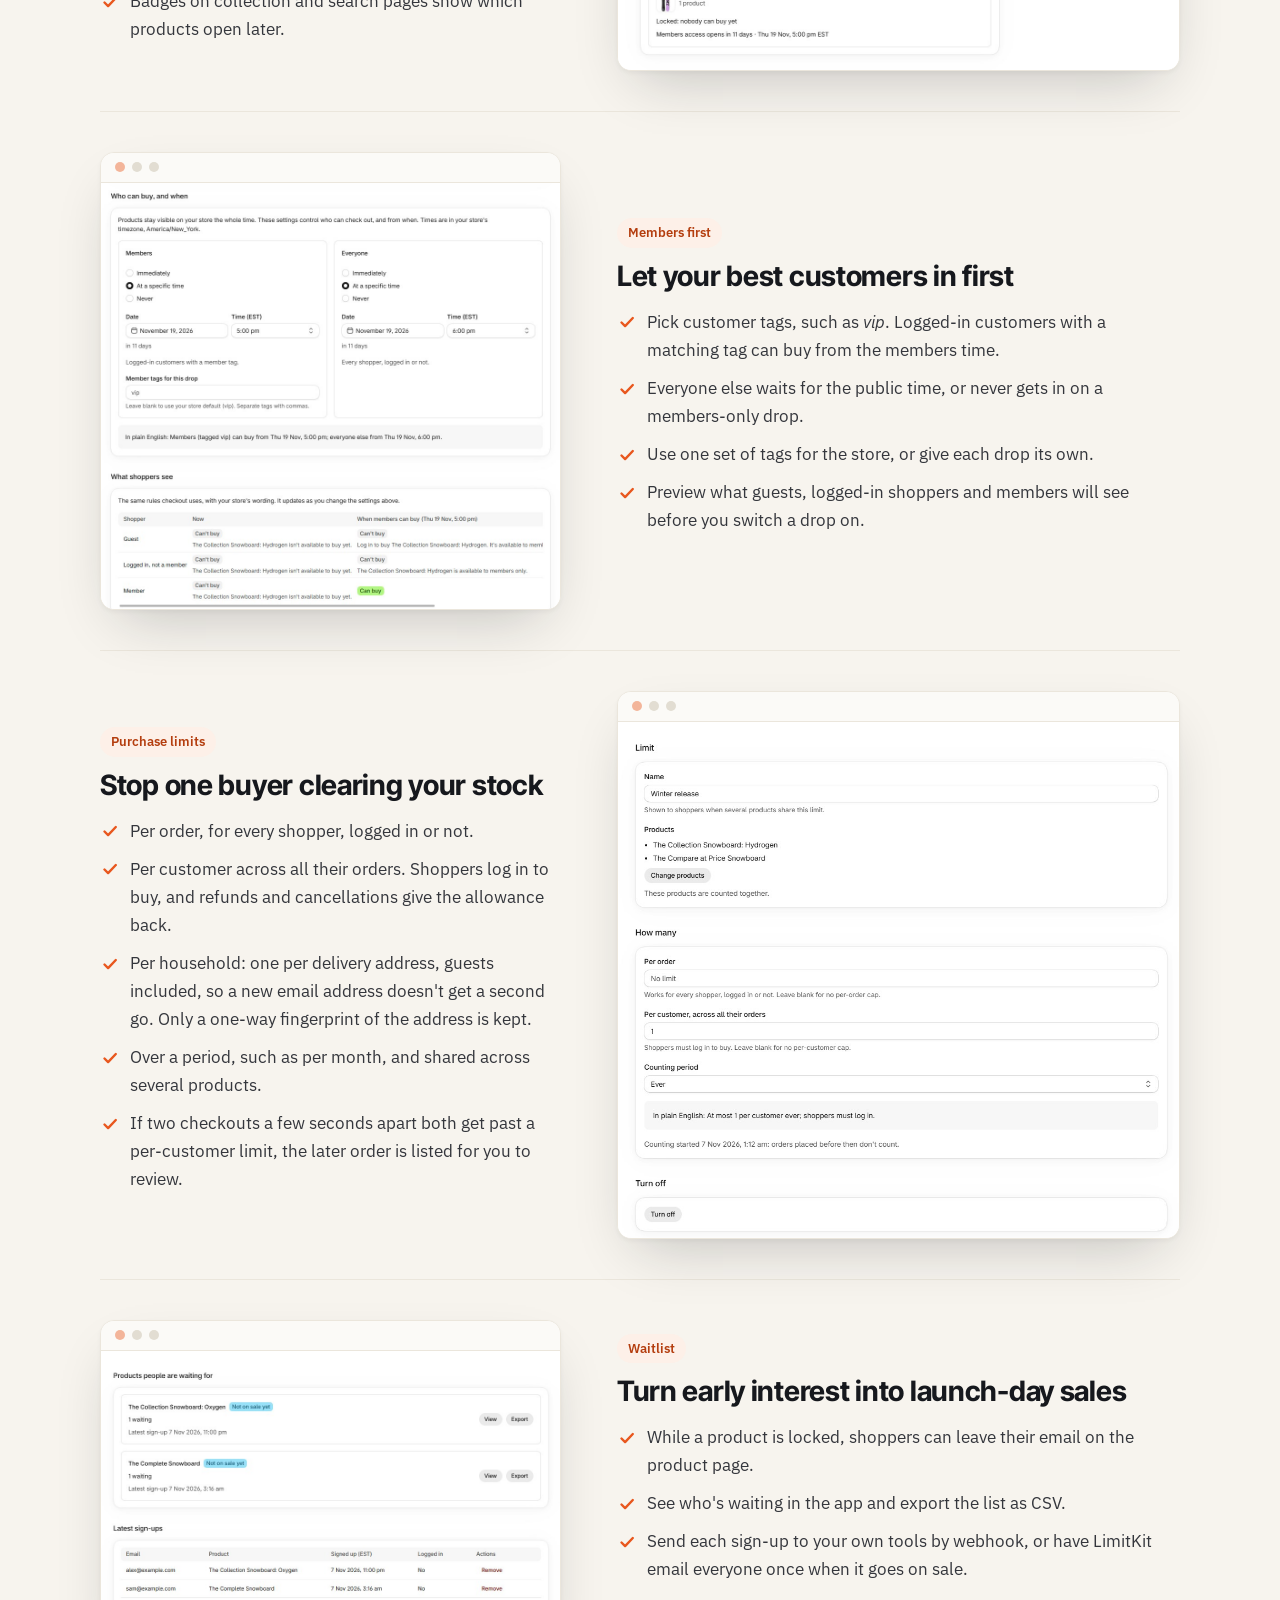
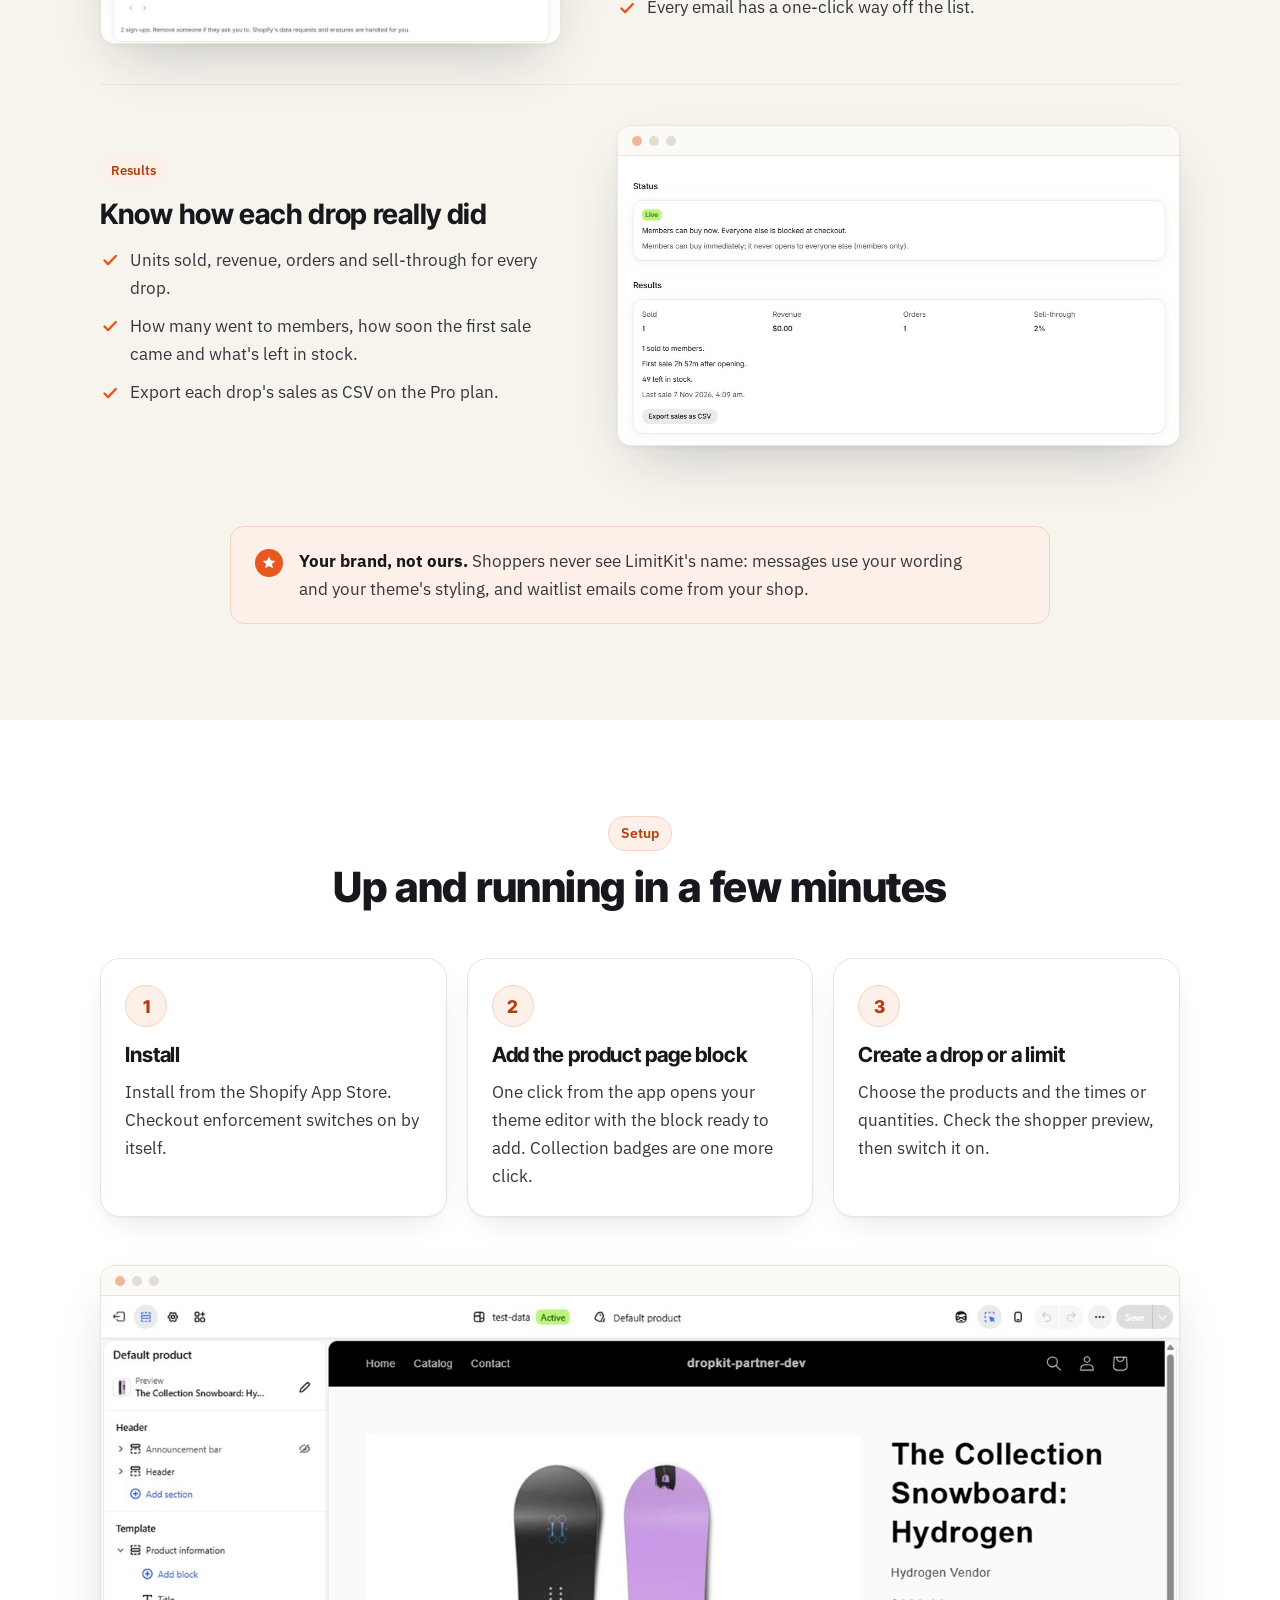
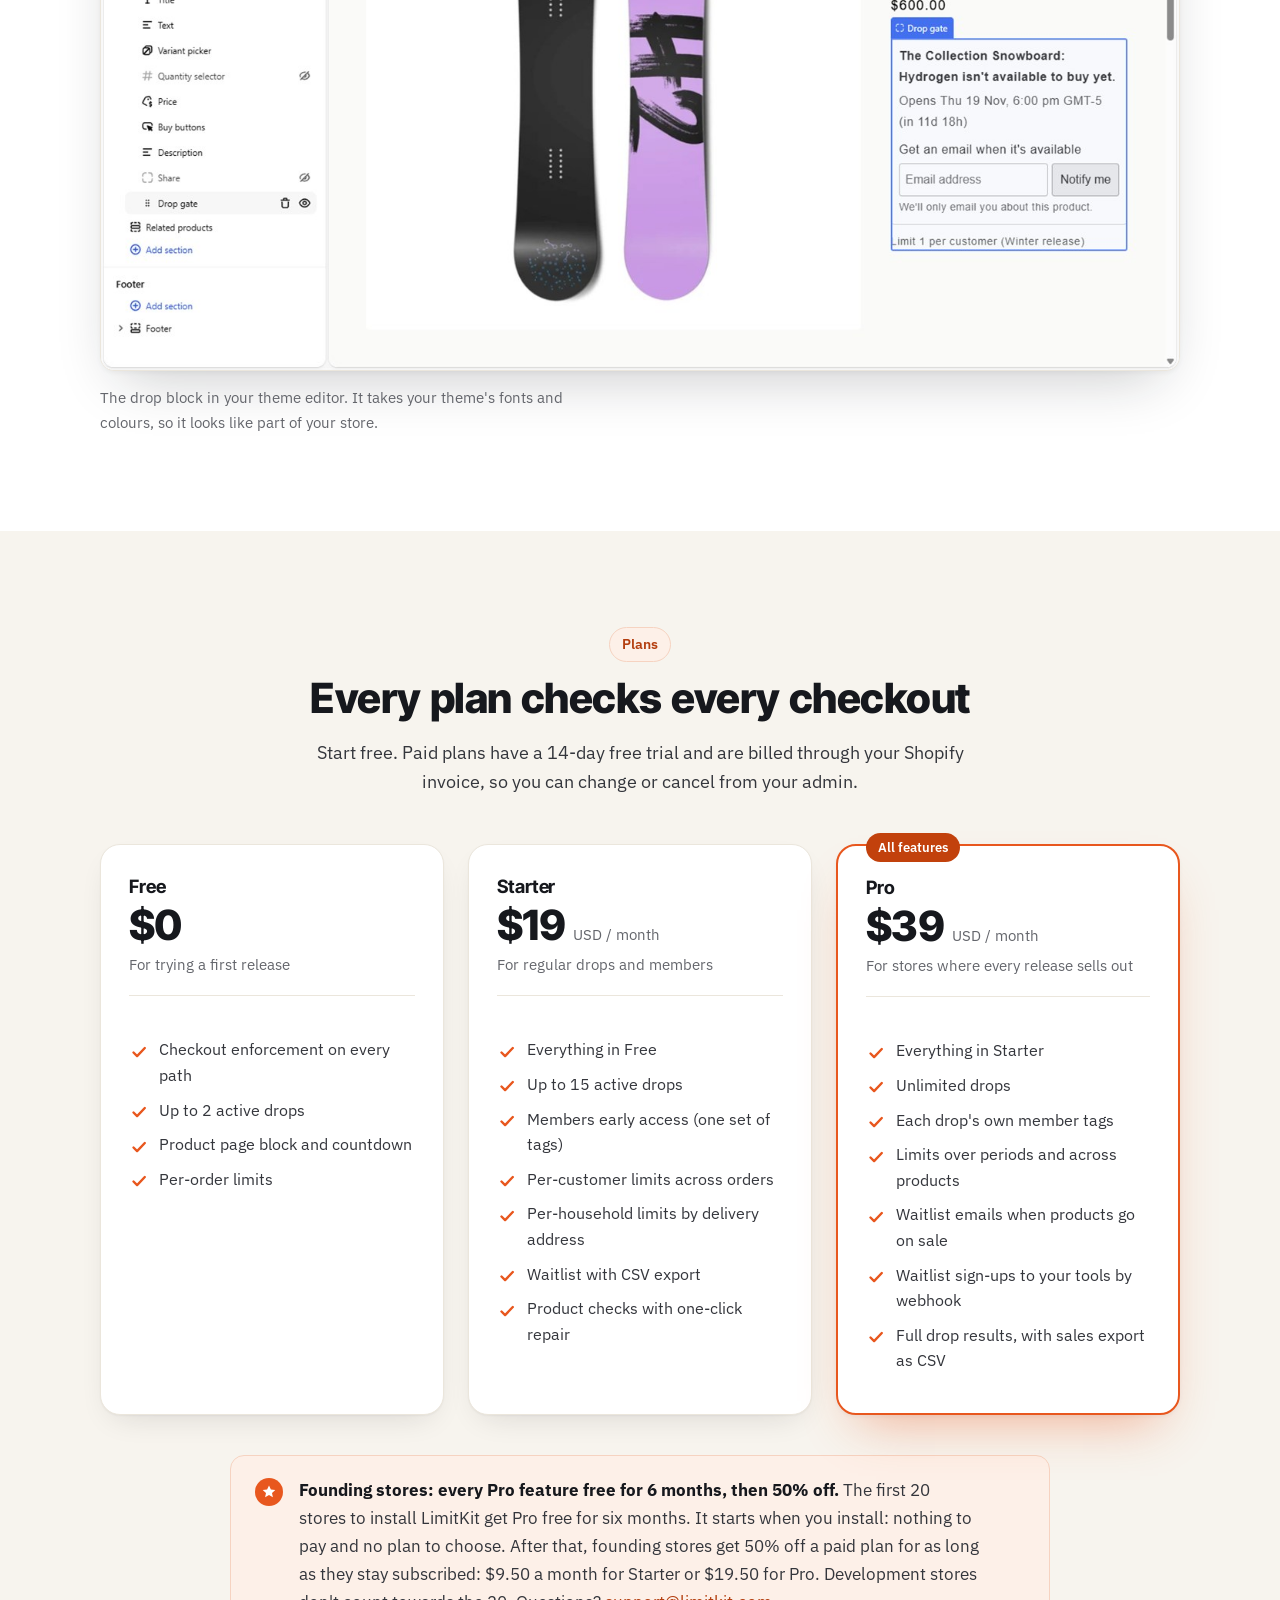
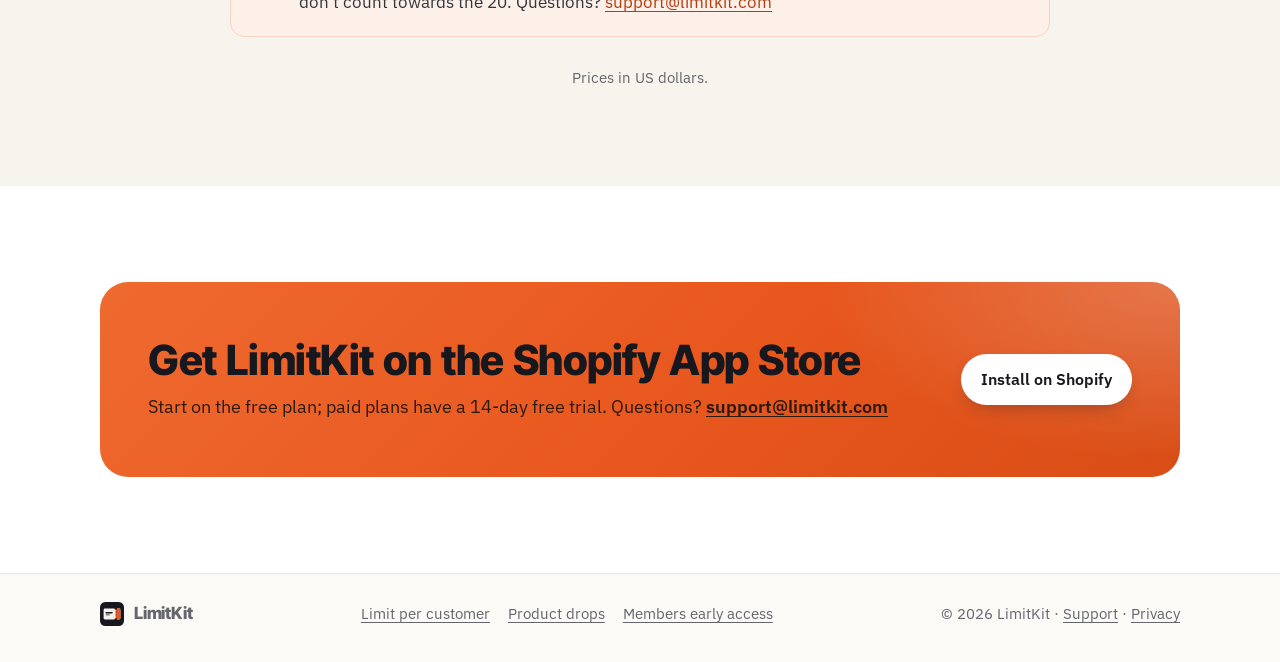
==== commit e810978e: "Home page: lead with outcomes, not features New hero ("Your drops, in your real customers' hands.") " ====
--- a/index.html
+++ b/index.html
@@ -25,8 +25,8 @@
     <div class="wrap hero">
       <div class="hero-copy">
         <a class="badge" href="https://apps.shopify.com/dropkit?utm_source=limitkit.com&amp;utm_medium=website&amp;utm_campaign=home-badge">Now on the Shopify App Store</a>
-        <h1>Limits that hold at checkout.</h1>
-        <p class="lede">Lock products until release time, let members buy first and cap how many each customer buys. Every rule is checked inside Shopify's checkout, so cart links, express checkout and the Shop app can't get around it.</p>
+        <h1>Your drops, in your real customers' hands.</h1>
+        <p class="lede">LimitKit stops one buyer clearing out a drop, lets your best customers in first, and holds every rule at Shopify's checkout, so cart links, express checkout and the Shop app can't get around it.</p>
         <div class="actions">
           <a class="btn primary" href="https://apps.shopify.com/dropkit?utm_source=limitkit.com&amp;utm_medium=website&amp;utm_campaign=home-hero">Install on Shopify</a>
           <a class="btn ghost" href="#checkout">See how it works</a>
@@ -58,8 +58,8 @@
     <div class="wrap">
       <div class="head">
         <p class="kicker">Why checkout</p>
-        <h2>A limit is only as strong as the place it's checked.</h2>
-        <p class="intro">Most launch and limit tools work in your theme. They hide the Add to cart button, grey out the quantity box or run a script on the cart page. That stops shoppers who use the product page, but not anyone who reaches checkout another way. On a busy release, plenty of people do.</p>
+        <h2>Limits that hold at checkout.</h2>
+        <p class="intro">A limit is only as strong as the place it's checked. Most launch and limit tools work in your theme. They hide the Add to cart button, grey out the quantity box or run a script on the cart page. That stops shoppers who use the product page, but not anyone who reaches checkout another way. On a busy release, plenty of people do.</p>
       </div>
 
       <div class="compare-card">
@@ -107,13 +107,13 @@
     <div class="wrap">
       <div class="head">
         <p class="kicker">What it does</p>
-        <h2>Everything a release needs, checked where it counts.</h2>
+        <h2>Fair releases your customers will thank you for.</h2>
       </div>
 
       <article class="feature">
         <div class="copy">
           <span class="tag">Drops</span>
-          <h3>Release products at an exact time</h3>
+          <h3>Build the buzz, then open on the minute</h3>
           <ul class="ticks">
             <li>Schedule a release to the minute, or lock products now and open them by hand.</li>
             <li>Products stay published, with photos and price, so they can be shared and found before launch.</li>
@@ -130,7 +130,7 @@
       <article class="feature flip">
         <div class="copy">
           <span class="tag">Members first</span>
-          <h3>Early access for the customers you choose</h3>
+          <h3>Let your best customers in first</h3>
           <ul class="ticks">
             <li>Pick customer tags, such as <em>vip</em>. Logged-in customers with a matching tag can buy from the members time.</li>
             <li>Everyone else waits for the public time, or never gets in on a members-only drop.</li>
@@ -147,7 +147,7 @@
       <article class="feature">
         <div class="copy">
           <span class="tag">Purchase limits</span>
-          <h3>Cap how many each customer buys</h3>
+          <h3>Stop one buyer clearing your stock</h3>
           <ul class="ticks">
             <li>Per order, for every shopper, logged in or not.</li>
             <li>Per customer across all their orders. Shoppers log in to buy, and refunds and cancellations give the allowance back.</li>
@@ -165,7 +165,7 @@
       <article class="feature flip">
         <div class="copy">
           <span class="tag">Waitlist</span>
-          <h3>Keep the demand you'd otherwise lose</h3>
+          <h3>Turn early interest into launch-day sales</h3>
           <ul class="ticks">
             <li>While a product is locked, shoppers can leave their email on the product page.</li>
             <li>See who's waiting in the app and export the list as CSV.</li>
@@ -182,7 +182,7 @@
       <article class="feature">
         <div class="copy">
           <span class="tag">Results</span>
-          <h3>See how each drop sold</h3>
+          <h3>Know how each drop really did</h3>
           <ul class="ticks">
             <li>Units sold, revenue, orders and sell-through for every drop.</li>
             <li>How many went to members, how soon the first sale came and what's left in stock.</li>
